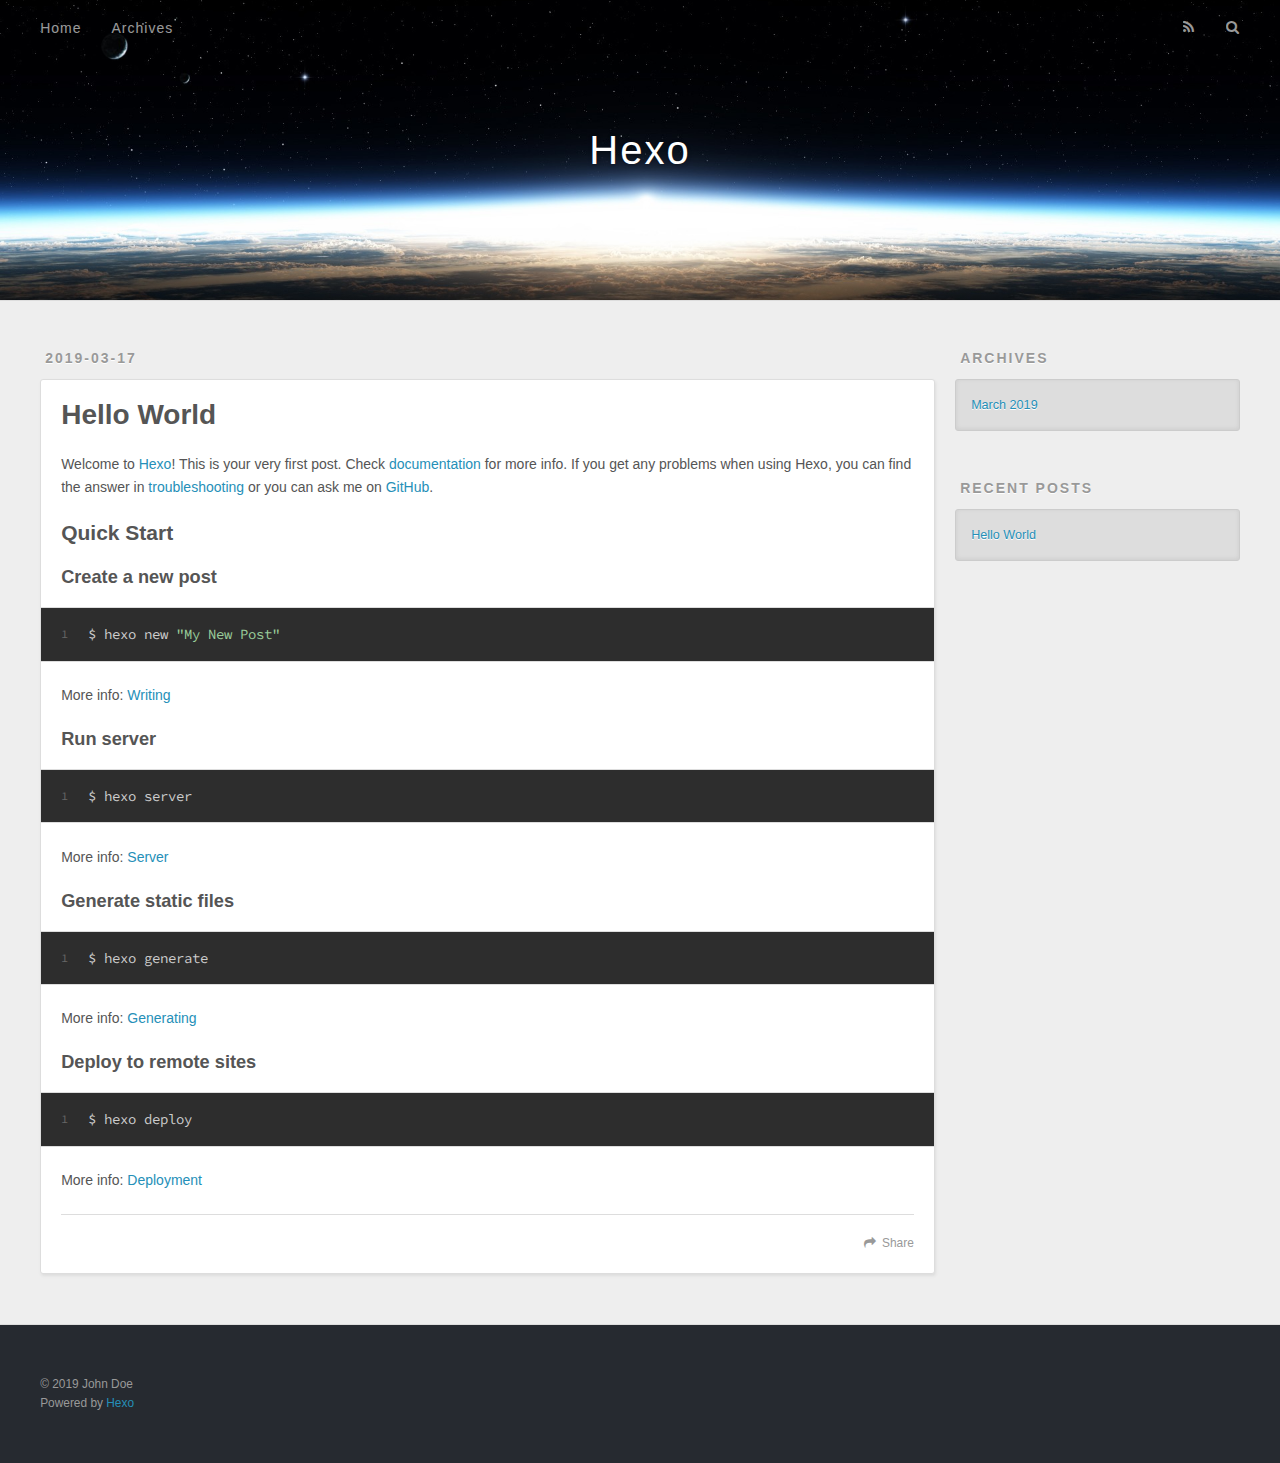
==== index.html @ 3cbba515 "Site updated: 2019-03-17 15:54:15" ====
<!DOCTYPE html>
<html>
<head><meta name="generator" content="Hexo 3.8.0">
  <meta charset="utf-8">
  

  
  <title>Hexo</title>
  <meta name="viewport" content="width=device-width, initial-scale=1, maximum-scale=1">
  <meta property="og:type" content="website">
<meta property="og:title" content="Hexo">
<meta property="og:url" content="https://mydiplomacy.github.io/index.html">
<meta property="og:site_name" content="Hexo">
<meta property="og:locale" content="default">
<meta name="twitter:card" content="summary">
<meta name="twitter:title" content="Hexo">
  
    <link rel="alternate" href="/atom.xml" title="Hexo" type="application/atom+xml">
  
  
    <link rel="icon" href="/favicon.png">
  
  
    <link href="//fonts.googleapis.com/css?family=Source+Code+Pro" rel="stylesheet" type="text/css">
  
  <link rel="stylesheet" href="/css/style.css">
</head>
</html>
<body>
  <div id="container">
    <div id="wrap">
      <header id="header">
  <div id="banner"></div>
  <div id="header-outer" class="outer">
    <div id="header-title" class="inner">
      <h1 id="logo-wrap">
        <a href="/" id="logo">Hexo</a>
      </h1>
      
    </div>
    <div id="header-inner" class="inner">
      <nav id="main-nav">
        <a id="main-nav-toggle" class="nav-icon"></a>
        
          <a class="main-nav-link" href="/">Home</a>
        
          <a class="main-nav-link" href="/archives">Archives</a>
        
      </nav>
      <nav id="sub-nav">
        
          <a id="nav-rss-link" class="nav-icon" href="/atom.xml" title="RSS Feed"></a>
        
        <a id="nav-search-btn" class="nav-icon" title="Search"></a>
      </nav>
      <div id="search-form-wrap">
        <form action="//google.com/search" method="get" accept-charset="UTF-8" class="search-form"><input type="search" name="q" class="search-form-input" placeholder="Search"><button type="submit" class="search-form-submit">&#xF002;</button><input type="hidden" name="sitesearch" value="https://mydiplomacy.github.io"></form>
      </div>
    </div>
  </div>
</header>
      <div class="outer">
        <section id="main">
  
    <article id="post-hello-world" class="article article-type-post" itemscope itemprop="blogPost">
  <div class="article-meta">
    <a href="/2019/03/17/hello-world/" class="article-date">
  <time datetime="2019-03-17T07:29:22.862Z" itemprop="datePublished">2019-03-17</time>
</a>
    
  </div>
  <div class="article-inner">
    
    
      <header class="article-header">
        
  
    <h1 itemprop="name">
      <a class="article-title" href="/2019/03/17/hello-world/">Hello World</a>
    </h1>
  

      </header>
    
    <div class="article-entry" itemprop="articleBody">
      
        <p>Welcome to <a href="https://hexo.io/" target="_blank" rel="noopener">Hexo</a>! This is your very first post. Check <a href="https://hexo.io/docs/" target="_blank" rel="noopener">documentation</a> for more info. If you get any problems when using Hexo, you can find the answer in <a href="https://hexo.io/docs/troubleshooting.html" target="_blank" rel="noopener">troubleshooting</a> or you can ask me on <a href="https://github.com/hexojs/hexo/issues" target="_blank" rel="noopener">GitHub</a>.</p>
<h2 id="Quick-Start"><a href="#Quick-Start" class="headerlink" title="Quick Start"></a>Quick Start</h2><h3 id="Create-a-new-post"><a href="#Create-a-new-post" class="headerlink" title="Create a new post"></a>Create a new post</h3><figure class="highlight bash"><table><tr><td class="gutter"><pre><span class="line">1</span><br></pre></td><td class="code"><pre><span class="line">$ hexo new <span class="string">"My New Post"</span></span><br></pre></td></tr></table></figure>
<p>More info: <a href="https://hexo.io/docs/writing.html" target="_blank" rel="noopener">Writing</a></p>
<h3 id="Run-server"><a href="#Run-server" class="headerlink" title="Run server"></a>Run server</h3><figure class="highlight bash"><table><tr><td class="gutter"><pre><span class="line">1</span><br></pre></td><td class="code"><pre><span class="line">$ hexo server</span><br></pre></td></tr></table></figure>
<p>More info: <a href="https://hexo.io/docs/server.html" target="_blank" rel="noopener">Server</a></p>
<h3 id="Generate-static-files"><a href="#Generate-static-files" class="headerlink" title="Generate static files"></a>Generate static files</h3><figure class="highlight bash"><table><tr><td class="gutter"><pre><span class="line">1</span><br></pre></td><td class="code"><pre><span class="line">$ hexo generate</span><br></pre></td></tr></table></figure>
<p>More info: <a href="https://hexo.io/docs/generating.html" target="_blank" rel="noopener">Generating</a></p>
<h3 id="Deploy-to-remote-sites"><a href="#Deploy-to-remote-sites" class="headerlink" title="Deploy to remote sites"></a>Deploy to remote sites</h3><figure class="highlight bash"><table><tr><td class="gutter"><pre><span class="line">1</span><br></pre></td><td class="code"><pre><span class="line">$ hexo deploy</span><br></pre></td></tr></table></figure>
<p>More info: <a href="https://hexo.io/docs/deployment.html" target="_blank" rel="noopener">Deployment</a></p>

      
    </div>
    <footer class="article-footer">
      <a data-url="https://mydiplomacy.github.io/2019/03/17/hello-world/" data-id="cjtcmdjtj0000qgvhvi84jwjv" class="article-share-link">Share</a>
      
      
    </footer>
  </div>
  
</article>


  


</section>
        
          <aside id="sidebar">
  
    

  
    

  
    
  
    
  <div class="widget-wrap">
    <h3 class="widget-title">Archives</h3>
    <div class="widget">
      <ul class="archive-list"><li class="archive-list-item"><a class="archive-list-link" href="/archives/2019/03/">March 2019</a></li></ul>
    </div>
  </div>


  
    
  <div class="widget-wrap">
    <h3 class="widget-title">Recent Posts</h3>
    <div class="widget">
      <ul>
        
          <li>
            <a href="/2019/03/17/hello-world/">Hello World</a>
          </li>
        
      </ul>
    </div>
  </div>

  
</aside>
        
      </div>
      <footer id="footer">
  
  <div class="outer">
    <div id="footer-info" class="inner">
      &copy; 2019 John Doe<br>
      Powered by <a href="http://hexo.io/" target="_blank">Hexo</a>
    </div>
  </div>
</footer>
    </div>
    <nav id="mobile-nav">
  
    <a href="/" class="mobile-nav-link">Home</a>
  
    <a href="/archives" class="mobile-nav-link">Archives</a>
  
</nav>
    

<script src="//ajax.googleapis.com/ajax/libs/jquery/2.0.3/jquery.min.js"></script>


  <link rel="stylesheet" href="/fancybox/jquery.fancybox.css">
  <script src="/fancybox/jquery.fancybox.pack.js"></script>


<script src="/js/script.js"></script>



  </div>
</body>
</html>
---- css/style.css ----
body {
  width: 100%;
}
body:before,
body:after {
  content: "";
  display: table;
}
body:after {
  clear: both;
}
html,
body,
div,
span,
applet,
object,
iframe,
h1,
h2,
h3,
h4,
h5,
h6,
p,
blockquote,
pre,
a,
abbr,
acronym,
address,
big,
cite,
code,
del,
dfn,
em,
img,
ins,
kbd,
q,
s,
samp,
small,
strike,
strong,
sub,
sup,
tt,
var,
dl,
dt,
dd,
ol,
ul,
li,
fieldset,
form,
label,
legend,
table,
caption,
tbody,
tfoot,
thead,
tr,
th,
td {
  margin: 0;
  padding: 0;
  border: 0;
  outline: 0;
  font-weight: inherit;
  font-style: inherit;
  font-family: inherit;
  font-size: 100%;
  vertical-align: baseline;
}
body {
  line-height: 1;
  color: #000;
  background: #fff;
}
ol,
ul {
  list-style: none;
}
table {
  border-collapse: separate;
  border-spacing: 0;
  vertical-align: middle;
}
caption,
th,
td {
  text-align: left;
  font-weight: normal;
  vertical-align: middle;
}
a img {
  border: none;
}
input,
button {
  margin: 0;
  padding: 0;
}
input::-moz-focus-inner,
button::-moz-focus-inner {
  border: 0;
  padding: 0;
}
@font-face {
  font-family: FontAwesome;
  font-style: normal;
  font-weight: normal;
  src: url("fonts/fontawesome-webfont.eot?v=#4.0.3");
  src: url("fonts/fontawesome-webfont.eot?#iefix&v=#4.0.3") format("embedded-opentype"), url("fonts/fontawesome-webfont.woff?v=#4.0.3") format("woff"), url("fonts/fontawesome-webfont.ttf?v=#4.0.3") format("truetype"), url("fonts/fontawesome-webfont.svg#fontawesomeregular?v=#4.0.3") format("svg");
}
html,
body,
#container {
  height: 100%;
}
body {
  background: #eee;
  font: 14px -apple-system, BlinkMacSystemFont, "Segoe UI", "Roboto", "Oxygen", "Ubuntu", "Cantarell", "Fira Sans", "Droid Sans", "Helvetica Neue", sans-serif;
  -webkit-text-size-adjust: 100%;
}
.outer {
  max-width: 1220px;
  margin: 0 auto;
  padding: 0 20px;
}
.outer:before,
.outer:after {
  content: "";
  display: table;
}
.outer:after {
  clear: both;
}
.inner {
  display: inline;
  float: left;
  width: 98.33333333333333%;
  margin: 0 0.833333333333333%;
}
.left,
.alignleft {
  float: left;
}
.right,
.alignright {
  float: right;
}
.clear {
  clear: both;
}
#container {
  position: relative;
}
.mobile-nav-on {
  overflow: hidden;
}
#wrap {
  height: 100%;
  width: 100%;
  position: absolute;
  top: 0;
  left: 0;
  -webkit-transition: 0.2s ease-out;
  -moz-transition: 0.2s ease-out;
  -ms-transition: 0.2s ease-out;
  transition: 0.2s ease-out;
  z-index: 1;
  background: #eee;
}
.mobile-nav-on #wrap {
  left: 280px;
}
@media screen and (min-width: 768px) {
  #main {
    display: inline;
    float: left;
    width: 73.33333333333333%;
    margin: 0 0.833333333333333%;
  }
}
.article-date,
.article-category-link,
.archive-year,
.widget-title {
  text-decoration: none;
  text-transform: uppercase;
  letter-spacing: 2px;
  color: #999;
  margin-bottom: 1em;
  margin-left: 5px;
  line-height: 1em;
  text-shadow: 0 1px #fff;
  font-weight: bold;
}
.article-inner,
.archive-article-inner {
  background: #fff;
  -webkit-box-shadow: 1px 2px 3px #ddd;
  box-shadow: 1px 2px 3px #ddd;
  border: 1px solid #ddd;
  border-radius: 3px;
}
.article-entry h1,
.widget h1 {
  font-size: 2em;
}
.article-entry h2,
.widget h2 {
  font-size: 1.5em;
}
.article-entry h3,
.widget h3 {
  font-size: 1.3em;
}
.article-entry h4,
.widget h4 {
  font-size: 1.2em;
}
.article-entry h5,
.widget h5 {
  font-size: 1em;
}
.article-entry h6,
.widget h6 {
  font-size: 1em;
  color: #999;
}
.article-entry hr,
.widget hr {
  border: 1px dashed #ddd;
}
.article-entry strong,
.widget strong {
  font-weight: bold;
}
.article-entry em,
.widget em,
.article-entry cite,
.widget cite {
  font-style: italic;
}
.article-entry sup,
.widget sup,
.article-entry sub,
.widget sub {
  font-size: 0.75em;
  line-height: 0;
  position: relative;
  vertical-align: baseline;
}
.article-entry sup,
.widget sup {
  top: -0.5em;
}
.article-entry sub,
.widget sub {
  bottom: -0.2em;
}
.article-entry small,
.widget small {
  font-size: 0.85em;
}
.article-entry acronym,
.widget acronym,
.article-entry abbr,
.widget abbr {
  border-bottom: 1px dotted;
}
.article-entry ul,
.widget ul,
.article-entry ol,
.widget ol,
.article-entry dl,
.widget dl {
  margin: 0 20px;
  line-height: 1.6em;
}
.article-entry ul ul,
.widget ul ul,
.article-entry ol ul,
.widget ol ul,
.article-entry ul ol,
.widget ul ol,
.article-entry ol ol,
.widget ol ol {
  margin-top: 0;
  margin-bottom: 0;
}
.article-entry ul,
.widget ul {
  list-style: disc;
}
.article-entry ol,
.widget ol {
  list-style: decimal;
}
.article-entry dt,
.widget dt {
  font-weight: bold;
}
#header {
  height: 300px;
  position: relative;
  border-bottom: 1px solid #ddd;
}
#header:before,
#header:after {
  content: "";
  position: absolute;
  left: 0;
  right: 0;
  height: 40px;
}
#header:before {
  top: 0;
  background: -webkit-linear-gradient(rgba(0,0,0,0.2), transparent);
  background: -moz-linear-gradient(rgba(0,0,0,0.2), transparent);
  background: -ms-linear-gradient(rgba(0,0,0,0.2), transparent);
  background: linear-gradient(rgba(0,0,0,0.2), transparent);
}
#header:after {
  bottom: 0;
  background: -webkit-linear-gradient(transparent, rgba(0,0,0,0.2));
  background: -moz-linear-gradient(transparent, rgba(0,0,0,0.2));
  background: -ms-linear-gradient(transparent, rgba(0,0,0,0.2));
  background: linear-gradient(transparent, rgba(0,0,0,0.2));
}
#header-outer {
  height: 100%;
  position: relative;
}
#header-inner {
  position: relative;
  overflow: hidden;
}
#banner {
  position: absolute;
  top: 0;
  left: 0;
  width: 100%;
  height: 100%;
  background: url("images/banner.jpg") center #000;
  -webkit-background-size: cover;
  -moz-background-size: cover;
  background-size: cover;
  z-index: -1;
}
#header-title {
  text-align: center;
  height: 40px;
  position: absolute;
  top: 50%;
  left: 0;
  margin-top: -20px;
}
#logo,
#subtitle {
  text-decoration: none;
  color: #fff;
  font-weight: 300;
  text-shadow: 0 1px 4px rgba(0,0,0,0.3);
}
#logo {
  font-size: 40px;
  line-height: 40px;
  letter-spacing: 2px;
}
#subtitle {
  font-size: 16px;
  line-height: 16px;
  letter-spacing: 1px;
}
#subtitle-wrap {
  margin-top: 16px;
}
#main-nav {
  float: left;
  margin-left: -15px;
}
.nav-icon,
.main-nav-link {
  float: left;
  color: #fff;
  opacity: 0.6;
  text-decoration: none;
  text-shadow: 0 1px rgba(0,0,0,0.2);
  -webkit-transition: opacity 0.2s;
  -moz-transition: opacity 0.2s;
  -ms-transition: opacity 0.2s;
  transition: opacity 0.2s;
  display: block;
  padding: 20px 15px;
}
.nav-icon:hover,
.main-nav-link:hover {
  opacity: 1;
}
.nav-icon {
  font-family: FontAwesome;
  text-align: center;
  font-size: 14px;
  width: 14px;
  height: 14px;
  padding: 20px 15px;
  position: relative;
  cursor: pointer;
}
.main-nav-link {
  font-weight: 300;
  letter-spacing: 1px;
}
@media screen and (max-width: 479px) {
  .main-nav-link {
    display: none;
  }
}
#main-nav-toggle {
  display: none;
}
#main-nav-toggle:before {
  content: "\f0c9";
}
@media screen and (max-width: 479px) {
  #main-nav-toggle {
    display: block;
  }
}
#sub-nav {
  float: right;
  margin-right: -15px;
}
#nav-rss-link:before {
  content: "\f09e";
}
#nav-search-btn:before {
  content: "\f002";
}
#search-form-wrap {
  position: absolute;
  top: 15px;
  width: 150px;
  height: 30px;
  right: -150px;
  opacity: 0;
  -webkit-transition: 0.2s ease-out;
  -moz-transition: 0.2s ease-out;
  -ms-transition: 0.2s ease-out;
  transition: 0.2s ease-out;
}
#search-form-wrap.on {
  opacity: 1;
  right: 0;
}
@media screen and (max-width: 479px) {
  #search-form-wrap {
    width: 100%;
    right: -100%;
  }
}
.search-form {
  position: absolute;
  top: 0;
  left: 0;
  right: 0;
  background: #fff;
  padding: 5px 15px;
  border-radius: 15px;
  -webkit-box-shadow: 0 0 10px rgba(0,0,0,0.3);
  box-shadow: 0 0 10px rgba(0,0,0,0.3);
}
.search-form-input {
  border: none;
  background: none;
  color: #555;
  width: 100%;
  font: 13px -apple-system, BlinkMacSystemFont, "Segoe UI", "Roboto", "Oxygen", "Ubuntu", "Cantarell", "Fira Sans", "Droid Sans", "Helvetica Neue", sans-serif;
  outline: none;
}
.search-form-input::-webkit-search-results-decoration,
.search-form-input::-webkit-search-cancel-button {
  -webkit-appearance: none;
}
.search-form-submit {
  position: absolute;
  top: 50%;
  right: 10px;
  margin-top: -7px;
  font: 13px FontAwesome;
  border: none;
  background: none;
  color: #bbb;
  cursor: pointer;
}
.search-form-submit:hover,
.search-form-submit:focus {
  color: #777;
}
.article {
  margin: 50px 0;
}
.article-inner {
  overflow: hidden;
}
.article-meta:before,
.article-meta:after {
  content: "";
  display: table;
}
.article-meta:after {
  clear: both;
}
.article-date {
  float: left;
}
.article-category {
  float: left;
  line-height: 1em;
  color: #ccc;
  text-shadow: 0 1px #fff;
  margin-left: 8px;
}
.article-category:before {
  content: "\2022";
}
.article-category-link {
  margin: 0 12px 1em;
}
.article-header {
  padding: 20px 20px 0;
}
.article-title {
  text-decoration: none;
  font-size: 2em;
  font-weight: bold;
  color: #555;
  line-height: 1.1em;
  -webkit-transition: color 0.2s;
  -moz-transition: color 0.2s;
  -ms-transition: color 0.2s;
  transition: color 0.2s;
}
a.article-title:hover {
  color: #258fb8;
}
.article-entry {
  color: #555;
  padding: 0 20px;
}
.article-entry:before,
.article-entry:after {
  content: "";
  display: table;
}
.article-entry:after {
  clear: both;
}
.article-entry p,
.article-entry table {
  line-height: 1.6em;
  margin: 1.6em 0;
}
.article-entry h1,
.article-entry h2,
.article-entry h3,
.article-entry h4,
.article-entry h5,
.article-entry h6 {
  font-weight: bold;
}
.article-entry h1,
.article-entry h2,
.article-entry h3,
.article-entry h4,
.article-entry h5,
.article-entry h6 {
  line-height: 1.1em;
  margin: 1.1em 0;
}
.article-entry a {
  color: #258fb8;
  text-decoration: none;
}
.article-entry a:hover {
  text-decoration: underline;
}
.article-entry ul,
.article-entry ol,
.article-entry dl {
  margin-top: 1.6em;
  margin-bottom: 1.6em;
}
.article-entry img,
.article-entry video {
  max-width: 100%;
  height: auto;
  display: block;
  margin: auto;
}
.article-entry iframe {
  border: none;
}
.article-entry table {
  width: 100%;
  border-collapse: collapse;
  border-spacing: 0;
}
.article-entry th {
  font-weight: bold;
  border-bottom: 3px solid #ddd;
  padding-bottom: 0.5em;
}
.article-entry td {
  border-bottom: 1px solid #ddd;
  padding: 10px 0;
}
.article-entry blockquote {
  font-family: Georgia, "Times New Roman", serif;
  font-size: 1.4em;
  margin: 1.6em 20px;
  text-align: center;
}
.article-entry blockquote footer {
  font-size: 14px;
  margin: 1.6em 0;
  font-family: -apple-system, BlinkMacSystemFont, "Segoe UI", "Roboto", "Oxygen", "Ubuntu", "Cantarell", "Fira Sans", "Droid Sans", "Helvetica Neue", sans-serif;
}
.article-entry blockquote footer cite:before {
  content: "—";
  padding: 0 0.5em;
}
.article-entry .pullquote {
  text-align: left;
  width: 45%;
  margin: 0;
}
.article-entry .pullquote.left {
  margin-left: 0.5em;
  margin-right: 1em;
}
.article-entry .pullquote.right {
  margin-right: 0.5em;
  margin-left: 1em;
}
.article-entry .caption {
  color: #999;
  display: block;
  font-size: 0.9em;
  margin-top: 0.5em;
  position: relative;
  text-align: center;
}
.article-entry .video-container {
  position: relative;
  padding-top: 56.25%;
  height: 0;
  overflow: hidden;
}
.article-entry .video-container iframe,
.article-entry .video-container object,
.article-entry .video-container embed {
  position: absolute;
  top: 0;
  left: 0;
  width: 100%;
  height: 100%;
  margin-top: 0;
}
.article-more-link a {
  display: inline-block;
  line-height: 1em;
  padding: 6px 15px;
  border-radius: 15px;
  background: #eee;
  color: #999;
  text-shadow: 0 1px #fff;
  text-decoration: none;
}
.article-more-link a:hover {
  background: #258fb8;
  color: #fff;
  text-decoration: none;
  text-shadow: 0 1px #1e7293;
}
.article-footer {
  font-size: 0.85em;
  line-height: 1.6em;
  border-top: 1px solid #ddd;
  padding-top: 1.6em;
  margin: 0 20px 20px;
}
.article-footer:before,
.article-footer:after {
  content: "";
  display: table;
}
.article-footer:after {
  clear: both;
}
.article-footer a {
  color: #999;
  text-decoration: none;
}
.article-footer a:hover {
  color: #555;
}
.article-tag-list-item {
  float: left;
  margin-right: 10px;
}
.article-tag-list-link:before {
  content: "#";
}
.article-comment-link {
  float: right;
}
.article-comment-link:before {
  content: "\f075";
  font-family: FontAwesome;
  padding-right: 8px;
}
.article-share-link {
  cursor: pointer;
  float: right;
  margin-left: 20px;
}
.article-share-link:before {
  content: "\f064";
  font-family: FontAwesome;
  padding-right: 6px;
}
#article-nav {
  position: relative;
}
#article-nav:before,
#article-nav:after {
  content: "";
  display: table;
}
#article-nav:after {
  clear: both;
}
@media screen and (min-width: 768px) {
  #article-nav {
    margin: 50px 0;
  }
  #article-nav:before {
    width: 8px;
    height: 8px;
    position: absolute;
    top: 50%;
    left: 50%;
    margin-top: -4px;
    margin-left: -4px;
    content: "";
    border-radius: 50%;
    background: #ddd;
    -webkit-box-shadow: 0 1px 2px #fff;
    box-shadow: 0 1px 2px #fff;
  }
}
.article-nav-link-wrap {
  text-decoration: none;
  text-shadow: 0 1px #fff;
  color: #999;
  -webkit-box-sizing: border-box;
  -moz-box-sizing: border-box;
  box-sizing: border-box;
  margin-top: 50px;
  text-align: center;
  display: block;
}
.article-nav-link-wrap:hover {
  color: #555;
}
@media screen and (min-width: 768px) {
  .article-nav-link-wrap {
    width: 50%;
    margin-top: 0;
  }
}
@media screen and (min-width: 768px) {
  #article-nav-newer {
    float: left;
    text-align: right;
    padding-right: 20px;
  }
}
@media screen and (min-width: 768px) {
  #article-nav-older {
    float: right;
    text-align: left;
    padding-left: 20px;
  }
}
.article-nav-caption {
  text-transform: uppercase;
  letter-spacing: 2px;
  color: #ddd;
  line-height: 1em;
  font-weight: bold;
}
#article-nav-newer .article-nav-caption {
  margin-right: -2px;
}
.article-nav-title {
  font-size: 0.85em;
  line-height: 1.6em;
  margin-top: 0.5em;
}
.article-share-box {
  position: absolute;
  display: none;
  background: #fff;
  -webkit-box-shadow: 1px 2px 10px rgba(0,0,0,0.2);
  box-shadow: 1px 2px 10px rgba(0,0,0,0.2);
  border-radius: 3px;
  margin-left: -145px;
  overflow: hidden;
  z-index: 1;
}
.article-share-box.on {
  display: block;
}
.article-share-input {
  width: 100%;
  background: none;
  -webkit-box-sizing: border-box;
  -moz-box-sizing: border-box;
  box-sizing: border-box;
  font: 14px -apple-system, BlinkMacSystemFont, "Segoe UI", "Roboto", "Oxygen", "Ubuntu", "Cantarell", "Fira Sans", "Droid Sans", "Helvetica Neue", sans-serif;
  padding: 0 15px;
  color: #555;
  outline: none;
  border: 1px solid #ddd;
  border-radius: 3px 3px 0 0;
  height: 36px;
  line-height: 36px;
}
.article-share-links {
  background: #eee;
}
.article-share-links:before,
.article-share-links:after {
  content: "";
  display: table;
}
.article-share-links:after {
  clear: both;
}
.article-share-twitter,
.article-share-facebook,
.article-share-pinterest,
.article-share-google {
  width: 50px;
  height: 36px;
  display: block;
  float: left;
  position: relative;
  color: #999;
  text-shadow: 0 1px #fff;
}
.article-share-twitter:before,
.article-share-facebook:before,
.article-share-pinterest:before,
.article-share-google:before {
  font-size: 20px;
  font-family: FontAwesome;
  width: 20px;
  height: 20px;
  position: absolute;
  top: 50%;
  left: 50%;
  margin-top: -10px;
  margin-left: -10px;
  text-align: center;
}
.article-share-twitter:hover,
.article-share-facebook:hover,
.article-share-pinterest:hover,
.article-share-google:hover {
  color: #fff;
}
.article-share-twitter:before {
  content: "\f099";
}
.article-share-twitter:hover {
  background: #00aced;
  text-shadow: 0 1px #008abe;
}
.article-share-facebook:before {
  content: "\f09a";
}
.article-share-facebook:hover {
  background: #3b5998;
  text-shadow: 0 1px #2f477a;
}
.article-share-pinterest:before {
  content: "\f0d2";
}
.article-share-pinterest:hover {
  background: #cb2027;
  text-shadow: 0 1px #a21a1f;
}
.article-share-google:before {
  content: "\f0d5";
}
.article-share-google:hover {
  background: #dd4b39;
  text-shadow: 0 1px #be3221;
}
.article-gallery {
  background: #000;
  position: relative;
}
.article-gallery-photos {
  position: relative;
  overflow: hidden;
}
.article-gallery-img {
  display: none;
  max-width: 100%;
}
.article-gallery-img:first-child {
  display: block;
}
.article-gallery-img.loaded {
  position: absolute;
  display: block;
}
.article-gallery-img img {
  display: block;
  max-width: 100%;
  margin: 0 auto;
}
#comments {
  background: #fff;
  -webkit-box-shadow: 1px 2px 3px #ddd;
  box-shadow: 1px 2px 3px #ddd;
  padding: 20px;
  border: 1px solid #ddd;
  border-radius: 3px;
  margin: 50px 0;
}
#comments a {
  color: #258fb8;
}
.archives-wrap {
  margin: 50px 0;
}
.archives:before,
.archives:after {
  content: "";
  display: table;
}
.archives:after {
  clear: both;
}
.archive-year-wrap {
  margin-bottom: 1em;
}
.archives {
  -webkit-column-gap: 10px;
  -moz-column-gap: 10px;
  column-gap: 10px;
}
@media screen and (min-width: 480px) and (max-width: 767px) {
  .archives {
    -webkit-column-count: 2;
    -moz-column-count: 2;
    column-count: 2;
  }
}
@media screen and (min-width: 768px) {
  .archives {
    -webkit-column-count: 3;
    -moz-column-count: 3;
    column-count: 3;
  }
}
.archive-article {
  -webkit-column-break-inside: avoid;
  page-break-inside: avoid;
  overflow: hidden;
  break-inside: avoid-column;
}
.archive-article-inner {
  padding: 10px;
  margin-bottom: 15px;
}
.archive-article-title {
  text-decoration: none;
  font-weight: bold;
  color: #555;
  -webkit-transition: color 0.2s;
  -moz-transition: color 0.2s;
  -ms-transition: color 0.2s;
  transition: color 0.2s;
  line-height: 1.6em;
}
.archive-article-title:hover {
  color: #258fb8;
}
.archive-article-footer {
  margin-top: 1em;
}
.archive-article-date {
  color: #999;
  text-decoration: none;
  font-size: 0.85em;
  line-height: 1em;
  margin-bottom: 0.5em;
  display: block;
}
#page-nav {
  margin: 50px auto;
  background: #fff;
  -webkit-box-shadow: 1px 2px 3px #ddd;
  box-shadow: 1px 2px 3px #ddd;
  border: 1px solid #ddd;
  border-radius: 3px;
  text-align: center;
  color: #999;
  overflow: hidden;
}
#page-nav:before,
#page-nav:after {
  content: "";
  display: table;
}
#page-nav:after {
  clear: both;
}
#page-nav a,
#page-nav span {
  padding: 10px 20px;
  line-height: 1;
  height: 2ex;
}
#page-nav a {
  color: #999;
  text-decoration: none;
}
#page-nav a:hover {
  background: #999;
  color: #fff;
}
#page-nav .prev {
  float: left;
}
#page-nav .next {
  float: right;
}
#page-nav .page-number {
  display: inline-block;
}
@media screen and (max-width: 479px) {
  #page-nav .page-number {
    display: none;
  }
}
#page-nav .current {
  color: #555;
  font-weight: bold;
}
#page-nav .space {
  color: #ddd;
}
#footer {
  background: #262a30;
  padding: 50px 0;
  border-top: 1px solid #ddd;
  color: #999;
}
#footer a {
  color: #258fb8;
  text-decoration: none;
}
#footer a:hover {
  text-decoration: underline;
}
#footer-info {
  line-height: 1.6em;
  font-size: 0.85em;
}
.article-entry pre,
.article-entry .highlight {
  background: #2d2d2d;
  margin: 0 -20px;
  padding: 15px 20px;
  border-style: solid;
  border-color: #ddd;
  border-width: 1px 0;
  overflow: auto;
  color: #ccc;
  line-height: 22.400000000000002px;
}
.article-entry .highlight .gutter pre,
.article-entry .gist .gist-file .gist-data .line-numbers {
  color: #666;
  font-size: 0.85em;
}
.article-entry pre,
.article-entry code {
  font-family: "Source Code Pro", Consolas, Monaco, Menlo, Consolas, monospace;
}
.article-entry code {
  background: #eee;
  text-shadow: 0 1px #fff;
  padding: 0 0.3em;
}
.article-entry pre code {
  background: none;
  text-shadow: none;
  padding: 0;
}
.article-entry .highlight pre {
  border: none;
  margin: 0;
  padding: 0;
}
.article-entry .highlight table {
  margin: 0;
  width: auto;
}
.article-entry .highlight td {
  border: none;
  padding: 0;
}
.article-entry .highlight figcaption {
  font-size: 0.85em;
  color: #999;
  line-height: 1em;
  margin-bottom: 1em;
}
.article-entry .highlight figcaption:before,
.article-entry .highlight figcaption:after {
  content: "";
  display: table;
}
.article-entry .highlight figcaption:after {
  clear: both;
}
.article-entry .highlight figcaption a {
  float: right;
}
.article-entry .highlight .gutter pre {
  text-align: right;
  padding-right: 20px;
}
.article-entry .highlight .line {
  height: 22.400000000000002px;
}
.article-entry .highlight .line.marked {
  background: #515151;
}
.article-entry .gist {
  margin: 0 -20px;
  border-style: solid;
  border-color: #ddd;
  border-width: 1px 0;
  background: #2d2d2d;
  padding: 15px 20px 15px 0;
}
.article-entry .gist .gist-file {
  border: none;
  font-family: "Source Code Pro", Consolas, Monaco, Menlo, Consolas, monospace;
  margin: 0;
}
.article-entry .gist .gist-file .gist-data {
  background: none;
  border: none;
}
.article-entry .gist .gist-file .gist-data .line-numbers {
  background: none;
  border: none;
  padding: 0 20px 0 0;
}
.article-entry .gist .gist-file .gist-data .line-data {
  padding: 0 !important;
}
.article-entry .gist .gist-file .highlight {
  margin: 0;
  padding: 0;
  border: none;
}
.article-entry .gist .gist-file .gist-meta {
  background: #2d2d2d;
  color: #999;
  font: 0.85em -apple-system, BlinkMacSystemFont, "Segoe UI", "Roboto", "Oxygen", "Ubuntu", "Cantarell", "Fira Sans", "Droid Sans", "Helvetica Neue", sans-serif;
  text-shadow: 0 0;
  padding: 0;
  margin-top: 1em;
  margin-left: 20px;
}
.article-entry .gist .gist-file .gist-meta a {
  color: #258fb8;
  font-weight: normal;
}
.article-entry .gist .gist-file .gist-meta a:hover {
  text-decoration: underline;
}
pre .comment,
pre .title {
  color: #999;
}
pre .variable,
pre .attribute,
pre .tag,
pre .regexp,
pre .ruby .constant,
pre .xml .tag .title,
pre .xml .pi,
pre .xml .doctype,
pre .html .doctype,
pre .css .id,
pre .css .class,
pre .css .pseudo {
  color: #f2777a;
}
pre .number,
pre .preprocessor,
pre .built_in,
pre .literal,
pre .params,
pre .constant {
  color: #f99157;
}
pre .class,
pre .ruby .class .title,
pre .css .rules .attribute {
  color: #9c9;
}
pre .string,
pre .value,
pre .inheritance,
pre .header,
pre .ruby .symbol,
pre .xml .cdata {
  color: #9c9;
}
pre .css .hexcolor {
  color: #6cc;
}
pre .function,
pre .python .decorator,
pre .python .title,
pre .ruby .function .title,
pre .ruby .title .keyword,
pre .perl .sub,
pre .javascript .title,
pre .coffeescript .title {
  color: #69c;
}
pre .keyword,
pre .javascript .function {
  color: #c9c;
}
@media screen and (max-width: 479px) {
  #mobile-nav {
    position: absolute;
    top: 0;
    left: 0;
    width: 280px;
    height: 100%;
    background: #191919;
    border-right: 1px solid #fff;
  }
}
@media screen and (max-width: 479px) {
  .mobile-nav-link {
    display: block;
    color: #999;
    text-decoration: none;
    padding: 15px 20px;
    font-weight: bold;
  }
  .mobile-nav-link:hover {
    color: #fff;
  }
}
@media screen and (min-width: 768px) {
  #sidebar {
    display: inline;
    float: left;
    width: 23.333333333333332%;
    margin: 0 0.833333333333333%;
  }
}
.widget-wrap {
  margin: 50px 0;
}
.widget {
  color: #777;
  text-shadow: 0 1px #fff;
  background: #ddd;
  -webkit-box-shadow: 0 -1px 4px #ccc inset;
  box-shadow: 0 -1px 4px #ccc inset;
  border: 1px solid #ccc;
  padding: 15px;
  border-radius: 3px;
}
.widget a {
  color: #258fb8;
  text-decoration: none;
}
.widget a:hover {
  text-decoration: underline;
}
.widget ul ul,
.widget ol ul,
.widget dl ul,
.widget ul ol,
.widget ol ol,
.widget dl ol,
.widget ul dl,
.widget ol dl,
.widget dl dl {
  margin-left: 15px;
  list-style: disc;
}
.widget {
  line-height: 1.6em;
  word-wrap: break-word;
  font-size: 0.9em;
}
.widget ul,
.widget ol {
  list-style: none;
  margin: 0;
}
.widget ul ul,
.widget ol ul,
.widget ul ol,
.widget ol ol {
  margin: 0 20px;
}
.widget ul ul,
.widget ol ul {
  list-style: disc;
}
.widget ul ol,
.widget ol ol {
  list-style: decimal;
}
.category-list-count,
.tag-list-count,
.archive-list-count {
  padding-left: 5px;
  color: #999;
  font-size: 0.85em;
}
.category-list-count:before,
.tag-list-count:before,
.archive-list-count:before {
  content: "(";
}
.category-list-count:after,
.tag-list-count:after,
.archive-list-count:after {
  content: ")";
}
.tagcloud a {
  margin-right: 5px;
  display: inline-block;
}
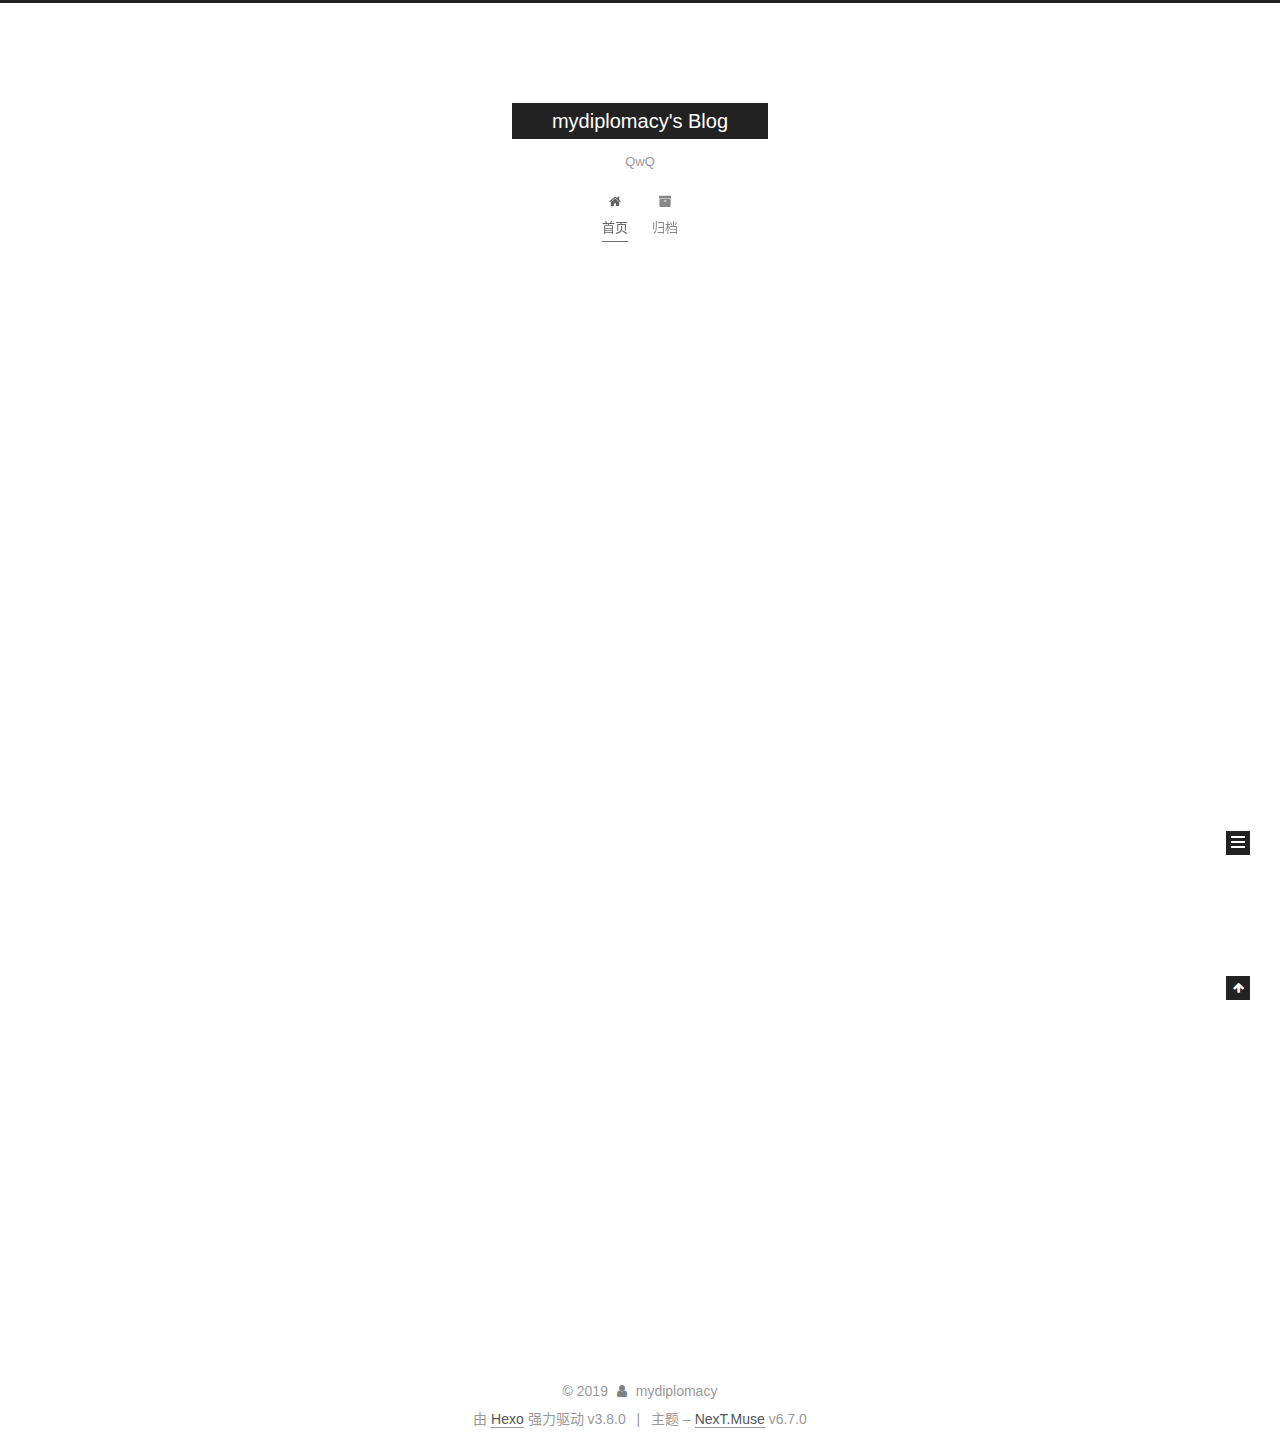
==== commit 3a6783bf: "Site updated: 2019-03-17 16:11:12" ====
--- a/index.html
+++ b/index.html
@@ -1,90 +1,376 @@
 <!DOCTYPE html>
-<html>
+
+
+
+
+
+
+
+
+
+
+
+
+  
+
+
+<html class="theme-next muse use-motion" lang="zh-CN">
 <head><meta name="generator" content="Hexo 3.8.0">
-  <meta charset="utf-8">
-  
-
-  
-  <title>Hexo</title>
-  <meta name="viewport" content="width=device-width, initial-scale=1, maximum-scale=1">
+  <meta charset="UTF-8">
+<meta http-equiv="X-UA-Compatible" content="IE=edge">
+<meta name="viewport" content="width=device-width, initial-scale=1, maximum-scale=2">
+<meta name="theme-color" content="#222">
+
+
+
+
+
+
+
+
+
+
+
+
+
+
+
+
+
+
+
+
+
+
+
+
+
+
+<link rel="stylesheet" href="/lib/font-awesome/css/font-awesome.min.css?v=4.6.2">
+
+<link rel="stylesheet" href="/css/main.css?v=6.7.0">
+
+
+  <link rel="apple-touch-icon" sizes="180x180" href="/images/apple-touch-icon-next.png?v=6.7.0">
+
+
+  <link rel="icon" type="image/png" sizes="32x32" href="/images/favicon-32x32-next.png?v=6.7.0">
+
+
+  <link rel="icon" type="image/png" sizes="16x16" href="/images/favicon-16x16-next.png?v=6.7.0">
+
+
+  <link rel="mask-icon" href="/images/logo.svg?v=6.7.0" color="#222">
+
+
+
+
+
+
+
+<script id="hexo.configurations">
+  var NexT = window.NexT || {};
+  var CONFIG = {
+    root: '/',
+    scheme: 'Muse',
+    version: '6.7.0',
+    sidebar: {"position":"left","display":"post","offset":12,"b2t":false,"scrollpercent":false,"onmobile":false},
+    fancybox: false,
+    fastclick: false,
+    lazyload: false,
+    tabs: true,
+    motion: {"enable":true,"async":false,"transition":{"post_block":"fadeIn","post_header":"slideDownIn","post_body":"slideDownIn","coll_header":"slideLeftIn","sidebar":"slideUpIn"}},
+    algolia: {
+      applicationID: '',
+      apiKey: '',
+      indexName: '',
+      hits: {"per_page":10},
+      labels: {"input_placeholder":"Search for Posts","hits_empty":"We didn't find any results for the search: ${query}","hits_stats":"${hits} results found in ${time} ms"}
+    }
+  };
+</script>
+
+
+  
+
+
+
+
   <meta property="og:type" content="website">
-<meta property="og:title" content="Hexo">
+<meta property="og:title" content="mydiplomacy&#39;s Blog">
 <meta property="og:url" content="https://mydiplomacy.github.io/index.html">
-<meta property="og:site_name" content="Hexo">
-<meta property="og:locale" content="default">
+<meta property="og:site_name" content="mydiplomacy&#39;s Blog">
+<meta property="og:locale" content="zh-CN">
 <meta name="twitter:card" content="summary">
-<meta name="twitter:title" content="Hexo">
-  
-    <link rel="alternate" href="/atom.xml" title="Hexo" type="application/atom+xml">
-  
-  
-    <link rel="icon" href="/favicon.png">
-  
-  
-    <link href="//fonts.googleapis.com/css?family=Source+Code+Pro" rel="stylesheet" type="text/css">
-  
-  <link rel="stylesheet" href="/css/style.css">
+<meta name="twitter:title" content="mydiplomacy&#39;s Blog">
+
+
+
+
+
+
+  <link rel="canonical" href="https://mydiplomacy.github.io/">
+
+
+
+<script id="page.configurations">
+  CONFIG.page = {
+    sidebar: "",
+  };
+</script>
+
+  <title>mydiplomacy's Blog</title>
+  
+
+
+
+
+
+
+
+
+
+
+
+
+  <noscript>
+  <style>
+  .use-motion .motion-element,
+  .use-motion .brand,
+  .use-motion .menu-item,
+  .sidebar-inner,
+  .use-motion .post-block,
+  .use-motion .pagination,
+  .use-motion .comments,
+  .use-motion .post-header,
+  .use-motion .post-body,
+  .use-motion .collection-title { opacity: initial; }
+
+  .use-motion .logo,
+  .use-motion .site-title,
+  .use-motion .site-subtitle {
+    opacity: initial;
+    top: initial;
+  }
+
+  .use-motion .logo-line-before i { left: initial; }
+  .use-motion .logo-line-after i { right: initial; }
+  </style>
+</noscript>
+
 </head>
-</html>
-<body>
-  <div id="container">
-    <div id="wrap">
-      <header id="header">
-  <div id="banner"></div>
-  <div id="header-outer" class="outer">
-    <div id="header-title" class="inner">
-      <h1 id="logo-wrap">
-        <a href="/" id="logo">Hexo</a>
-      </h1>
-      
+
+<body itemscope itemtype="http://schema.org/WebPage" lang="zh-CN">
+
+  
+  
+    
+  
+
+  <div class="container sidebar-position-left 
+  page-home">
+    <div class="headband"></div>
+
+    <header id="header" class="header" itemscope itemtype="http://schema.org/WPHeader">
+      <div class="header-inner"><div class="site-brand-wrapper">
+  <div class="site-meta">
+    
+
+    <div class="custom-logo-site-title">
+      <a href="/" class="brand" rel="start">
+        <span class="logo-line-before"><i></i></span>
+        <span class="site-title">mydiplomacy's Blog</span>
+        <span class="logo-line-after"><i></i></span>
+      </a>
     </div>
-    <div id="header-inner" class="inner">
-      <nav id="main-nav">
-        <a id="main-nav-toggle" class="nav-icon"></a>
-        
-          <a class="main-nav-link" href="/">Home</a>
-        
-          <a class="main-nav-link" href="/archives">Archives</a>
-        
-      </nav>
-      <nav id="sub-nav">
-        
-          <a id="nav-rss-link" class="nav-icon" href="/atom.xml" title="RSS Feed"></a>
-        
-        <a id="nav-search-btn" class="nav-icon" title="Search"></a>
-      </nav>
-      <div id="search-form-wrap">
-        <form action="//google.com/search" method="get" accept-charset="UTF-8" class="search-form"><input type="search" name="q" class="search-form-input" placeholder="Search"><button type="submit" class="search-form-submit">&#xF002;</button><input type="hidden" name="sitesearch" value="https://mydiplomacy.github.io"></form>
-      </div>
-    </div>
+    
+      
+        <p class="site-subtitle">QwQ</p>
+      
+    
+    
   </div>
-</header>
-      <div class="outer">
-        <section id="main">
-  
-    <article id="post-hello-world" class="article article-type-post" itemscope itemprop="blogPost">
-  <div class="article-meta">
-    <a href="/2019/03/17/hello-world/" class="article-date">
-  <time datetime="2019-03-17T07:29:22.862Z" itemprop="datePublished">2019-03-17</time>
-</a>
-    
+
+  <div class="site-nav-toggle">
+    <button aria-label="切换导航栏">
+      <span class="btn-bar"></span>
+      <span class="btn-bar"></span>
+      <span class="btn-bar"></span>
+    </button>
   </div>
-  <div class="article-inner">
-    
-    
-      <header class="article-header">
-        
-  
-    <h1 itemprop="name">
-      <a class="article-title" href="/2019/03/17/hello-world/">Hello World</a>
-    </h1>
-  
-
+</div>
+
+
+
+<nav class="site-nav">
+  
+    <ul id="menu" class="menu">
+      
+        
+        
+        
+          
+          <li class="menu-item menu-item-home menu-item-active">
+
+    
+    
+    
+      
+    
+
+    
+
+    <a href="/" rel="section"><i class="menu-item-icon fa fa-fw fa-home"></i> <br>首页</a>
+
+  </li>
+        
+        
+        
+          
+          <li class="menu-item menu-item-archives">
+
+    
+    
+    
+      
+    
+
+    
+
+    <a href="/archives/" rel="section"><i class="menu-item-icon fa fa-fw fa-archive"></i> <br>归档</a>
+
+  </li>
+
+      
+      
+    </ul>
+  
+
+  
+    
+
+  
+
+  
+</nav>
+
+
+
+  
+
+
+
+</div>
+    </header>
+
+    
+
+
+    <main id="main" class="main">
+      <div class="main-inner">
+        <div class="content-wrap">
+          
+          <div id="content" class="content">
+            
+  <section id="posts" class="posts-expand">
+    
+      
+
+  
+
+  
+  
+  
+
+  
+
+  <article class="post post-type-normal" itemscope itemtype="http://schema.org/Article">
+  
+  
+  
+  <div class="post-block">
+    <link itemprop="mainEntityOfPage" href="https://mydiplomacy.github.io/2019/03/17/hello-world/">
+
+    <span hidden itemprop="author" itemscope itemtype="http://schema.org/Person">
+      <meta itemprop="name" content="mydiplomacy">
+      <meta itemprop="description" content>
+      <meta itemprop="image" content="/images/avatar.gif">
+    </span>
+
+    <span hidden itemprop="publisher" itemscope itemtype="http://schema.org/Organization">
+      <meta itemprop="name" content="mydiplomacy's Blog">
+    </span>
+
+    
+      <header class="post-header">
+
+        
+        
+          <h1 class="post-title" itemprop="name headline">
+                
+                
+                <a href="/2019/03/17/hello-world/" class="post-title-link" itemprop="url">Hello World</a>
+              
+            
+          </h1>
+        
+
+        <div class="post-meta">
+          <span class="post-time">
+
+            
+            
+            
+
+            
+              <span class="post-meta-item-icon">
+                <i class="fa fa-calendar-o"></i>
+              </span>
+              
+                <span class="post-meta-item-text">发表于</span>
+              
+
+              
+                
+              
+
+              <time title="创建时间：2019-03-17 15:29:22" itemprop="dateCreated datePublished" datetime="2019-03-17T15:29:22+08:00">2019-03-17</time>
+            
+
+            
+          </span>
+
+          
+
+          
+            
+          
+
+          
+          
+
+          
+
+          
+
+          
+
+        </div>
       </header>
     
-    <div class="article-entry" itemprop="articleBody">
-      
-        <p>Welcome to <a href="https://hexo.io/" target="_blank" rel="noopener">Hexo</a>! This is your very first post. Check <a href="https://hexo.io/docs/" target="_blank" rel="noopener">documentation</a> for more info. If you get any problems when using Hexo, you can find the answer in <a href="https://hexo.io/docs/troubleshooting.html" target="_blank" rel="noopener">troubleshooting</a> or you can ask me on <a href="https://github.com/hexojs/hexo/issues" target="_blank" rel="noopener">GitHub</a>.</p>
+
+    
+    
+    
+    <div class="post-body" itemprop="articleBody">
+
+      
+      
+
+      
+        
+          
+            <p>Welcome to <a href="https://hexo.io/" target="_blank" rel="noopener">Hexo</a>! This is your very first post. Check <a href="https://hexo.io/docs/" target="_blank" rel="noopener">documentation</a> for more info. If you get any problems when using Hexo, you can find the answer in <a href="https://hexo.io/docs/troubleshooting.html" target="_blank" rel="noopener">troubleshooting</a> or you can ask me on <a href="https://github.com/hexojs/hexo/issues" target="_blank" rel="noopener">GitHub</a>.</p>
 <h2 id="Quick-Start"><a href="#Quick-Start" class="headerlink" title="Quick Start"></a>Quick Start</h2><h3 id="Create-a-new-post"><a href="#Create-a-new-post" class="headerlink" title="Create a new post"></a>Create a new post</h3><figure class="highlight bash"><table><tr><td class="gutter"><pre><span class="line">1</span><br></pre></td><td class="code"><pre><span class="line">$ hexo new <span class="string">"My New Post"</span></span><br></pre></td></tr></table></figure>
 <p>More info: <a href="https://hexo.io/docs/writing.html" target="_blank" rel="noopener">Writing</a></p>
 <h3 id="Run-server"><a href="#Run-server" class="headerlink" title="Run server"></a>Run server</h3><figure class="highlight bash"><table><tr><td class="gutter"><pre><span class="line">1</span><br></pre></td><td class="code"><pre><span class="line">$ hexo server</span><br></pre></td></tr></table></figure>
@@ -94,91 +380,295 @@
 <h3 id="Deploy-to-remote-sites"><a href="#Deploy-to-remote-sites" class="headerlink" title="Deploy to remote sites"></a>Deploy to remote sites</h3><figure class="highlight bash"><table><tr><td class="gutter"><pre><span class="line">1</span><br></pre></td><td class="code"><pre><span class="line">$ hexo deploy</span><br></pre></td></tr></table></figure>
 <p>More info: <a href="https://hexo.io/docs/deployment.html" target="_blank" rel="noopener">Deployment</a></p>
 
+          
+        
       
     </div>
-    <footer class="article-footer">
-      <a data-url="https://mydiplomacy.github.io/2019/03/17/hello-world/" data-id="cjtcmdjtj0000qgvhvi84jwjv" class="article-share-link">Share</a>
-      
+
+    
+
+    
+    
+    
+
+    
+
+    
+      
+    
+    
+
+    
+
+    <footer class="post-footer">
+      
+
+      
+
+      
+
+      
+      
+        <div class="post-eof"></div>
       
     </footer>
   </div>
   
-</article>
-
-
-  
-
-
-</section>
-        
-          <aside id="sidebar">
-  
-    
-
-  
-    
-
-  
-    
-  
-    
-  <div class="widget-wrap">
-    <h3 class="widget-title">Archives</h3>
-    <div class="widget">
-      <ul class="archive-list"><li class="archive-list-item"><a class="archive-list-link" href="/archives/2019/03/">March 2019</a></li></ul>
+  
+  
+  </article>
+
+
+    
+  </section>
+
+  
+
+
+          </div>
+          
+
+        </div>
+        
+          
+  
+  <div class="sidebar-toggle">
+    <div class="sidebar-toggle-line-wrap">
+      <span class="sidebar-toggle-line sidebar-toggle-line-first"></span>
+      <span class="sidebar-toggle-line sidebar-toggle-line-middle"></span>
+      <span class="sidebar-toggle-line sidebar-toggle-line-last"></span>
     </div>
   </div>
 
-
-  
-    
-  <div class="widget-wrap">
-    <h3 class="widget-title">Recent Posts</h3>
-    <div class="widget">
-      <ul>
-        
-          <li>
-            <a href="/2019/03/17/hello-world/">Hello World</a>
-          </li>
-        
-      </ul>
+  <aside id="sidebar" class="sidebar">
+    
+    <div class="sidebar-inner">
+
+      
+
+      
+
+      <div class="site-overview-wrap sidebar-panel sidebar-panel-active">
+        <div class="site-overview">
+          <div class="site-author motion-element" itemprop="author" itemscope itemtype="http://schema.org/Person">
+            
+              <p class="site-author-name" itemprop="name">mydiplomacy</p>
+              <p class="site-description motion-element" itemprop="description"></p>
+          </div>
+
+          
+            <nav class="site-state motion-element">
+              
+                <div class="site-state-item site-state-posts">
+                
+                  <a href="/archives/">
+                
+                    <span class="site-state-item-count">1</span>
+                    <span class="site-state-item-name">日志</span>
+                  </a>
+                </div>
+              
+
+              
+
+              
+            </nav>
+          
+
+          
+
+          
+
+          
+
+          
+          
+
+          
+            
+          
+          
+
+        </div>
+      </div>
+
+      
+
+      
+
     </div>
+  </aside>
+
+
+        
+      </div>
+    </main>
+
+    <footer id="footer" class="footer">
+      <div class="footer-inner">
+        <div class="copyright">&copy; <span itemprop="copyrightYear">2019</span>
+  <span class="with-love" id="animate">
+    <i class="fa fa-user"></i>
+  </span>
+  <span class="author" itemprop="copyrightHolder">mydiplomacy</span>
+
+  
+
+  
+</div>
+
+
+  <div class="powered-by">由 <a href="https://hexo.io" class="theme-link" rel="noopener" target="_blank">Hexo</a> 强力驱动 v3.8.0</div>
+
+
+
+  <span class="post-meta-divider">|</span>
+
+
+
+  <div class="theme-info">主题 – <a href="https://theme-next.org" class="theme-link" rel="noopener" target="_blank">NexT.Muse</a> v6.7.0</div>
+
+
+
+
+        
+
+
+
+
+
+
+
+
+        
+      </div>
+    </footer>
+
+    
+      <div class="back-to-top">
+        <i class="fa fa-arrow-up"></i>
+        
+      </div>
+    
+
+    
+
+    
+
+    
   </div>
 
   
-</aside>
-        
-      </div>
-      <footer id="footer">
-  
-  <div class="outer">
-    <div id="footer-info" class="inner">
-      &copy; 2019 John Doe<br>
-      Powered by <a href="http://hexo.io/" target="_blank">Hexo</a>
-    </div>
-  </div>
-</footer>
-    </div>
-    <nav id="mobile-nav">
-  
-    <a href="/" class="mobile-nav-link">Home</a>
-  
-    <a href="/archives" class="mobile-nav-link">Archives</a>
-  
-</nav>
-    
-
-<script src="//ajax.googleapis.com/ajax/libs/jquery/2.0.3/jquery.min.js"></script>
-
-
-  <link rel="stylesheet" href="/fancybox/jquery.fancybox.css">
-  <script src="/fancybox/jquery.fancybox.pack.js"></script>
-
-
-<script src="/js/script.js"></script>
-
-
-
-  </div>
+
+<script>
+  if (Object.prototype.toString.call(window.Promise) !== '[object Function]') {
+    window.Promise = null;
+  }
+</script>
+
+
+
+
+
+
+
+
+
+
+
+
+
+
+
+
+
+
+
+
+
+
+
+
+
+
+  
+  <script src="/lib/jquery/index.js?v=2.1.3"></script>
+
+  
+  <script src="/lib/velocity/velocity.min.js?v=1.2.1"></script>
+
+  
+  <script src="/lib/velocity/velocity.ui.min.js?v=1.2.1"></script>
+
+
+  
+
+
+  <script src="/js/src/utils.js?v=6.7.0"></script>
+
+  <script src="/js/src/motion.js?v=6.7.0"></script>
+
+
+
+  
+  
+
+  
+
+  
+
+
+  <script src="/js/src/bootstrap.js?v=6.7.0"></script>
+
+
+
+  
+
+
+
+  
+
+
+
+
+
+
+
+
+
+
+
+  
+
+
+
+
+
+  
+
+  
+
+  
+
+  
+
+  
+
+  
+
+  
+
+  
+
+  
+
+  
+
+  
+
+  
+
+  
+
 </body>
-</html>+</html>
--- a/css/main.css
+++ b/css/main.css
@@ -0,0 +1,2649 @@
+/* normalize.css v3.0.2 | MIT License | git.io/normalize */
+html {
+  font-family: sans-serif; /* 1 */
+  -ms-text-size-adjust: 100%; /* 2 */
+  -webkit-text-size-adjust: 100%; /* 2 */
+}
+body {
+  margin: 0;
+}
+article,
+aside,
+details,
+figcaption,
+figure,
+footer,
+header,
+hgroup,
+main,
+menu,
+nav,
+section,
+summary {
+  display: block;
+}
+audio,
+canvas,
+progress,
+video {
+  display: inline-block; /* 1 */
+  vertical-align: baseline; /* 2 */
+}
+audio:not([controls]) {
+  display: none;
+  height: 0;
+}
+[hidden],
+template {
+  display: none;
+}
+a {
+  background-color: transparent;
+}
+a:active,
+a:hover {
+  outline: 0;
+}
+abbr[title] {
+  border-bottom: 1px dotted;
+}
+b,
+strong {
+  font-weight: bold;
+}
+dfn {
+  font-style: italic;
+}
+h1 {
+  font-size: 2em;
+  margin: 0.67em 0;
+}
+mark {
+  background: #ff0;
+  color: #000;
+}
+small {
+  font-size: 80%;
+}
+sub,
+sup {
+  font-size: 75%;
+  line-height: 0;
+  position: relative;
+  vertical-align: baseline;
+}
+sup {
+  top: -0.5em;
+}
+sub {
+  bottom: -0.25em;
+}
+img {
+  border: 0;
+}
+svg:not(:root) {
+  overflow: hidden;
+}
+figure {
+  margin: 1em 40px;
+}
+hr {
+  -moz-box-sizing: content-box;
+  box-sizing: content-box;
+  height: 0;
+}
+pre {
+  overflow: auto;
+}
+code,
+kbd,
+pre,
+samp {
+  font-family: monospace, monospace;
+  font-size: 1em;
+}
+button,
+input,
+optgroup,
+select,
+textarea {
+  color: inherit; /* 1 */
+  font: inherit; /* 2 */
+  margin: 0; /* 3 */
+}
+button {
+  overflow: visible;
+}
+button,
+select {
+  text-transform: none;
+}
+button,
+html input[type="button"],
+input[type="reset"],
+input[type="submit"] {
+  -webkit-appearance: button; /* 2 */
+  cursor: pointer; /* 3 */
+}
+button[disabled],
+html input[disabled] {
+  cursor: default;
+}
+button::-moz-focus-inner,
+input::-moz-focus-inner {
+  border: 0;
+  padding: 0;
+}
+input {
+  line-height: normal;
+}
+input[type="checkbox"],
+input[type="radio"] {
+  box-sizing: border-box; /* 1 */
+  padding: 0; /* 2 */
+}
+input[type="number"]::-webkit-inner-spin-button,
+input[type="number"]::-webkit-outer-spin-button {
+  height: auto;
+}
+input[type="search"] {
+  -webkit-appearance: textfield; /* 1 */
+  -moz-box-sizing: content-box;
+  -webkit-box-sizing: content-box; /* 2 */
+  box-sizing: content-box;
+}
+input[type="search"]::-webkit-search-cancel-button,
+input[type="search"]::-webkit-search-decoration {
+  -webkit-appearance: none;
+}
+fieldset {
+  border: 1px solid #c0c0c0;
+  margin: 0 2px;
+  padding: 0.35em 0.625em 0.75em;
+}
+legend {
+  border: 0; /* 1 */
+  padding: 0; /* 2 */
+}
+textarea {
+  overflow: auto;
+}
+optgroup {
+  font-weight: bold;
+}
+table {
+  border-collapse: collapse;
+  border-spacing: 0;
+}
+td,
+th {
+  padding: 0;
+}
+::selection {
+  background: #262a30;
+  color: #fff;
+}
+body {
+  position: relative;
+  font-family: 'Lato', "PingFang SC", "Microsoft YaHei", sans-serif;
+  font-size: 14px;
+  line-height: 2;
+  color: #555;
+  background: #fff;
+}
+@media (max-width: 767px) {
+  body {
+    padding-right: 0 !important;
+  }
+}
+@media (min-width: 768px) and (max-width: 991px) {
+  body {
+    padding-right: 0 !important;
+  }
+}
+@media (min-width: 1200px) {
+  body {
+    font-size: 16px;
+  }
+}
+h1,
+h2,
+h3,
+h4,
+h5,
+h6 {
+  margin: 0;
+  padding: 0;
+  font-weight: bold;
+  line-height: 1.5;
+  font-family: 'Lato', "PingFang SC", "Microsoft YaHei", sans-serif;
+}
+h1,
+h2,
+h3,
+h4,
+h5,
+h6 {
+  margin: 20px 0 15px;
+}
+h1 {
+  font-size: 22px;
+}
+h1 code {
+  font-size: 22px;
+}
+@media (max-width: 767px) {
+  h1 {
+    font-size: 18px;
+  }
+  h1 code {
+    font-size: 18px;
+  }
+}
+h2 {
+  font-size: 20px;
+}
+h2 code {
+  font-size: 20px;
+}
+@media (max-width: 767px) {
+  h2 {
+    font-size: 16px;
+  }
+  h2 code {
+    font-size: 16px;
+  }
+}
+h3 {
+  font-size: 18px;
+}
+h3 code {
+  font-size: 18px;
+}
+@media (max-width: 767px) {
+  h3 {
+    font-size: 14px;
+  }
+  h3 code {
+    font-size: 14px;
+  }
+}
+h4 {
+  font-size: 16px;
+}
+h4 code {
+  font-size: 16px;
+}
+@media (max-width: 767px) {
+  h4 {
+    font-size: 12px;
+  }
+  h4 code {
+    font-size: 12px;
+  }
+}
+h5 {
+  font-size: 14px;
+}
+h5 code {
+  font-size: 14px;
+}
+@media (max-width: 767px) {
+  h5 {
+    font-size: 10px;
+  }
+  h5 code {
+    font-size: 10px;
+  }
+}
+h6 {
+  font-size: 12px;
+}
+h6 code {
+  font-size: 12px;
+}
+@media (max-width: 767px) {
+  h6 {
+    font-size: 8px;
+  }
+  h6 code {
+    font-size: 8px;
+  }
+}
+p {
+  margin: 0 0 20px 0;
+}
+a,
+span.exturl {
+  overflow-wrap: break-word;
+  word-wrap: break-word;
+  background-color: transparent;
+  color: #555;
+  text-decoration: none;
+  outline: none;
+  border-bottom: 1px solid #999;
+  cursor: pointer;
+}
+a:hover,
+span.exturl:hover {
+  color: #222;
+  border-bottom-color: #222;
+}
+blockquote {
+  margin: 0;
+  padding: 0;
+}
+img {
+  display: block;
+  margin: auto;
+  max-width: 100%;
+  height: auto;
+}
+hr {
+  margin: 40px 0;
+  height: 3px;
+  border: none;
+  background-color: #ddd;
+  background-image: repeating-linear-gradient(-45deg, #fff, #fff 4px, transparent 4px, transparent 8px);
+}
+blockquote {
+  padding: 0 15px;
+  color: #666;
+  border-left: 4px solid #ddd;
+}
+blockquote cite::before {
+  content: "-";
+  padding: 0 5px;
+}
+dt {
+  font-weight: 700;
+}
+dd {
+  margin: 0;
+  padding: 0;
+}
+kbd {
+  border: 1px solid #ccc;
+  border-radius: 0.2em;
+  box-shadow: 0.1em 0.1em 0.2em rgba(0,0,0,0.1);
+  background-color: #f9f9f9;
+  font-family: inherit;
+  background-image: -webkit-linear-gradient(top, #eee, #fff, #eee);
+  padding: 0.1em 0.3em;
+  white-space: nowrap;
+}
+.text-left {
+  text-align: left;
+}
+.text-center {
+  text-align: center;
+}
+.text-right {
+  text-align: right;
+}
+.text-justify {
+  text-align: justify;
+}
+.text-nowrap {
+  white-space: nowrap;
+}
+.text-lowercase {
+  text-transform: lowercase;
+}
+.text-uppercase {
+  text-transform: uppercase;
+}
+.text-capitalize {
+  text-transform: capitalize;
+}
+.center-block {
+  display: block;
+  margin-left: auto;
+  margin-right: auto;
+}
+.clearfix:before,
+.clearfix:after {
+  content: " ";
+  display: table;
+}
+.clearfix:after {
+  clear: both;
+}
+.pullquote {
+  width: 45%;
+}
+.pullquote.left {
+  float: left;
+  margin-left: 5px;
+  margin-right: 10px;
+}
+.pullquote.right {
+  float: right;
+  margin-left: 10px;
+  margin-right: 5px;
+}
+.affix.affix.affix {
+  position: fixed;
+}
+.translation {
+  margin-top: -20px;
+  font-size: 14px;
+  color: #999;
+}
+.scrollbar-measure {
+  width: 100px;
+  height: 100px;
+  overflow: scroll;
+  position: absolute;
+  top: -9999px;
+}
+.use-motion .motion-element {
+  opacity: 0;
+}
+table {
+  margin: 20px 0;
+  width: 100%;
+  border-collapse: collapse;
+  border-spacing: 0;
+  border: 1px solid #ddd;
+  font-size: 14px;
+  word-break: break-all;
+}
+table>tbody>tr:nth-of-type(odd) {
+  background-color: #f9f9f9;
+}
+table>tbody>tr:hover {
+  background-color: #f5f5f5;
+}
+caption,
+th,
+td {
+  padding: 8px;
+  text-align: left;
+  vertical-align: middle;
+  font-weight: normal;
+}
+th,
+td {
+  border-bottom: 3px solid #ddd;
+  border-right: 1px solid #eee;
+}
+th {
+  padding-bottom: 10px;
+  font-weight: 700;
+}
+td {
+  border-bottom-width: 1px;
+}
+html,
+body {
+  height: 100%;
+}
+.container {
+  position: relative;
+  min-height: 100%;
+}
+.header-inner {
+  margin: 0 auto;
+  padding: 100px 0 70px;
+  width: 700px;
+}
+@media (min-width: 1200px) {
+  .container .header-inner {
+    width: 800px;
+  }
+}
+@media (min-width: 1600px) {
+  .container .header-inner {
+    width: 900px;
+  }
+}
+.main-inner {
+  margin: 0 auto;
+  width: 700px;
+}
+@media (min-width: 1200px) {
+  .container .main-inner {
+    width: 800px;
+  }
+}
+@media (min-width: 1600px) {
+  .container .main-inner {
+    width: 900px;
+  }
+}
+.footer {
+  padding: 20px 0;
+}
+.footer-inner {
+  box-sizing: border-box;
+  margin: 0px auto;
+  width: 700px;
+}
+@media (min-width: 1200px) {
+  .container .footer-inner {
+    width: 800px;
+  }
+}
+@media (min-width: 1600px) {
+  .container .footer-inner {
+    width: 900px;
+  }
+}
+pre,
+.highlight {
+  overflow: auto;
+  margin: 20px 0;
+  padding: 0;
+  font-size: 14px;
+  color: #4d4d4c;
+  background: #f7f7f7;
+  line-height: 1.6;
+}
+pre,
+code {
+  font-family: consolas, Menlo, "PingFang SC", "Microsoft YaHei", monospace;
+}
+code {
+  overflow-wrap: break-word;
+  word-wrap: break-word;
+  padding: 2px 4px;
+  color: #555;
+  background: #eee;
+  border-radius: 3px;
+  font-size: 14px;
+}
+pre {
+  padding: 10px;
+}
+pre code {
+  padding: 0;
+  color: #4d4d4c;
+  background: none;
+  text-shadow: none;
+}
+.highlight {
+  border-radius: 1px;
+}
+.highlight pre {
+  border: none;
+  margin: 0;
+  padding: 10px 0;
+}
+.highlight table {
+  margin: 0;
+  width: auto;
+  border: none;
+}
+.highlight td {
+  border: none;
+  padding: 0;
+}
+.highlight figcaption {
+  font-size: 1em;
+  color: #4d4d4c;
+  line-height: 1em;
+  margin-bottom: 1em;
+  margin: 0em;
+  padding: 0.5em;
+  background: #eee;
+  border-bottom: 1px solid #e9e9e9;
+}
+.highlight figcaption:before,
+.highlight figcaption:after {
+  content: " ";
+  display: table;
+}
+.highlight figcaption:after {
+  clear: both;
+}
+.highlight figcaption a {
+  float: right;
+  color: #4d4d4c;
+}
+.highlight figcaption a:hover {
+  border-bottom-color: #4d4d4c;
+}
+.highlight .gutter pre {
+  padding-left: 10px;
+  padding-right: 10px;
+  color: #869194;
+  text-align: right;
+  background-color: #eff2f3;
+}
+.highlight .code pre {
+  width: 100%;
+  padding-left: 10px;
+  padding-right: 10px;
+  background-color: #f7f7f7;
+}
+.highlight .line {
+  height: 20px;
+}
+.gutter {
+  -webkit-user-select: none;
+  -moz-user-select: none;
+  -ms-user-select: none;
+  user-select: none;
+}
+.gist table {
+  width: auto;
+}
+.gist table td {
+  border: none;
+}
+pre .deletion {
+  background: #fdd;
+}
+pre .addition {
+  background: #dfd;
+}
+pre .meta {
+  color: #8959a8;
+}
+pre .comment {
+  color: #8e908c;
+}
+pre .variable,
+pre .attribute,
+pre .tag,
+pre .name,
+pre .regexp,
+pre .ruby .constant,
+pre .xml .tag .title,
+pre .xml .pi,
+pre .xml .doctype,
+pre .html .doctype,
+pre .css .id,
+pre .css .class,
+pre .css .pseudo {
+  color: #c82829;
+}
+pre .number,
+pre .preprocessor,
+pre .built_in,
+pre .builtin-name,
+pre .literal,
+pre .params,
+pre .constant,
+pre .command {
+  color: #f5871f;
+}
+pre .ruby .class .title,
+pre .css .rules .attribute,
+pre .string,
+pre .symbol,
+pre .value,
+pre .inheritance,
+pre .header,
+pre .ruby .symbol,
+pre .xml .cdata,
+pre .special,
+pre .formula {
+  color: #718c00;
+}
+pre .title,
+pre .css .hexcolor {
+  color: #3e999f;
+}
+pre .function,
+pre .python .decorator,
+pre .python .title,
+pre .ruby .function .title,
+pre .ruby .title .keyword,
+pre .perl .sub,
+pre .javascript .title,
+pre .coffeescript .title {
+  color: #4271ae;
+}
+pre .keyword,
+pre .javascript .function {
+  color: #8959a8;
+}
+.posts-expand .post-body img.full-image {
+  border: none;
+}
+.blockquote-center,
+.page-home .post-type-quote blockquote,
+.page-post-detail .post-type-quote blockquote {
+  position: relative;
+  margin: 40px 0;
+  padding: 0;
+  border-left: none;
+  text-align: center;
+}
+.blockquote-center::before,
+.page-home .post-type-quote blockquote::before,
+.page-post-detail .post-type-quote blockquote::before,
+.blockquote-center::after,
+.page-home .post-type-quote blockquote::after,
+.page-post-detail .post-type-quote blockquote::after {
+  position: absolute;
+  content: ' ';
+  display: block;
+  width: 100%;
+  height: 24px;
+  opacity: 0.2;
+  background-repeat: no-repeat;
+  background-position: 0 -6px;
+  background-size: 22px 22px;
+}
+.blockquote-center::before,
+.page-home .post-type-quote blockquote::before,
+.page-post-detail .post-type-quote blockquote::before {
+  top: -20px;
+  background-image: url("../images/quote-l.svg");
+  border-top: 1px solid #ccc;
+}
+.blockquote-center::after,
+.page-home .post-type-quote blockquote::after,
+.page-post-detail .post-type-quote blockquote::after {
+  bottom: -20px;
+  background-image: url("../images/quote-r.svg");
+  border-bottom: 1px solid #ccc;
+  background-position: 100% 8px;
+}
+.blockquote-center p,
+.page-home .post-type-quote blockquote p,
+.page-post-detail .post-type-quote blockquote p,
+.blockquote-center div,
+.page-home .post-type-quote blockquote div,
+.page-post-detail .post-type-quote blockquote div {
+  text-align: center;
+}
+.post .post-body .group-picture img {
+  box-sizing: border-box;
+  padding: 0 3px;
+  border: none;
+}
+.post .group-picture-row {
+  overflow: hidden;
+  margin-top: 6px;
+}
+.post .group-picture-row:first-child {
+  margin-top: 0;
+}
+.post .group-picture-column {
+  float: left;
+}
+.page-post-detail .post-body .group-picture-column {
+  float: none;
+  margin-top: 10px;
+  width: auto !important;
+}
+.page-post-detail .post-body .group-picture-column img {
+  margin: 0 auto;
+}
+.page-archive .group-picture-container {
+  overflow: hidden;
+}
+.page-archive .group-picture-row {
+  float: left;
+}
+.page-archive .group-picture-row:first-child {
+  margin-top: 6px;
+}
+.page-archive .group-picture-column {
+  max-width: 150px;
+  max-height: 150px;
+}
+.post-body .note {
+  position: relative;
+  padding: 15px;
+  margin-bottom: 20px;
+  border: 1px solid #eee;
+  border-left-width: 5px;
+  border-radius: 3px;
+}
+.post-body .note h2,
+.post-body .note h3,
+.post-body .note h4,
+.post-body .note h5,
+.post-body .note h6 {
+  margin-top: 0;
+  margin-bottom: 0;
+  border-bottom: initial;
+  padding-top: 0 !important;
+}
+.post-body .note p:first-child,
+.post-body .note ul:first-child,
+.post-body .note ol:first-child,
+.post-body .note table:first-child,
+.post-body .note pre:first-child,
+.post-body .note blockquote:first-child {
+  margin-top: 0;
+}
+.post-body .note p:last-child,
+.post-body .note ul:last-child,
+.post-body .note ol:last-child,
+.post-body .note table:last-child,
+.post-body .note pre:last-child,
+.post-body .note blockquote:last-child {
+  margin-bottom: 0;
+}
+.post-body .note.default {
+  border-left-color: #777;
+}
+.post-body .note.default h2,
+.post-body .note.default h3,
+.post-body .note.default h4,
+.post-body .note.default h5,
+.post-body .note.default h6 {
+  color: #777;
+}
+.post-body .note.primary {
+  border-left-color: #6f42c1;
+}
+.post-body .note.primary h2,
+.post-body .note.primary h3,
+.post-body .note.primary h4,
+.post-body .note.primary h5,
+.post-body .note.primary h6 {
+  color: #6f42c1;
+}
+.post-body .note.info {
+  border-left-color: #428bca;
+}
+.post-body .note.info h2,
+.post-body .note.info h3,
+.post-body .note.info h4,
+.post-body .note.info h5,
+.post-body .note.info h6 {
+  color: #428bca;
+}
+.post-body .note.success {
+  border-left-color: #5cb85c;
+}
+.post-body .note.success h2,
+.post-body .note.success h3,
+.post-body .note.success h4,
+.post-body .note.success h5,
+.post-body .note.success h6 {
+  color: #5cb85c;
+}
+.post-body .note.warning {
+  border-left-color: #f0ad4e;
+}
+.post-body .note.warning h2,
+.post-body .note.warning h3,
+.post-body .note.warning h4,
+.post-body .note.warning h5,
+.post-body .note.warning h6 {
+  color: #f0ad4e;
+}
+.post-body .note.danger {
+  border-left-color: #d9534f;
+}
+.post-body .note.danger h2,
+.post-body .note.danger h3,
+.post-body .note.danger h4,
+.post-body .note.danger h5,
+.post-body .note.danger h6 {
+  color: #d9534f;
+}
+.post-body .label {
+  display: inline;
+  padding: 0 2px;
+  white-space: nowrap;
+}
+.post-body .label.default {
+  background-color: #f0f0f0;
+}
+.post-body .label.primary {
+  background-color: #efe6f7;
+}
+.post-body .label.info {
+  background-color: #e5f2f8;
+}
+.post-body .label.success {
+  background-color: #e7f4e9;
+}
+.post-body .label.warning {
+  background-color: #fcf6e1;
+}
+.post-body .label.danger {
+  background-color: #fae8eb;
+}
+.post-body .tabs {
+  position: relative;
+  display: block;
+  margin-bottom: 20px;
+  padding-top: 10px;
+}
+.post-body .tabs ul.nav-tabs {
+  margin: 0;
+  padding: 0;
+  display: flex;
+  margin-bottom: -1px;
+}
+@media (max-width: 413px) {
+  .post-body .tabs ul.nav-tabs {
+    display: block;
+    margin-bottom: 5px;
+  }
+}
+.post-body .tabs ul.nav-tabs li.tab {
+  list-style-type: none !important;
+  margin: 0 0.25em 0 0;
+  border-top: 3px solid transparent;
+  border-left: 1px solid transparent;
+  border-right: 1px solid transparent;
+}
+@media (max-width: 413px) {
+  .post-body .tabs ul.nav-tabs li.tab {
+    margin: initial;
+    border-top: 1px solid transparent;
+    border-left: 3px solid transparent;
+    border-right: 1px solid transparent;
+    border-bottom: 1px solid transparent;
+  }
+}
+.post-body .tabs ul.nav-tabs li.tab a {
+  outline: 0;
+  border-bottom: initial;
+  display: block;
+  line-height: 1.8em;
+  padding: 0.25em 0.75em;
+  transition-duration: 0.2s;
+  transition-timing-function: ease-out;
+  transition-delay: 0s;
+}
+.post-body .tabs ul.nav-tabs li.tab a i {
+  width: 1.285714285714286em;
+}
+.post-body .tabs ul.nav-tabs li.tab.active {
+  border-top: 3px solid #fc6423;
+  border-left: 1px solid #ddd;
+  border-right: 1px solid #ddd;
+  background-color: #fff;
+}
+@media (max-width: 413px) {
+  .post-body .tabs ul.nav-tabs li.tab.active {
+    border-top: 1px solid #ddd;
+    border-left: 3px solid #fc6423;
+    border-right: 1px solid #ddd;
+    border-bottom: 1px solid #ddd;
+  }
+}
+.post-body .tabs ul.nav-tabs li.tab.active a {
+  cursor: default;
+  color: #555;
+}
+.post-body .tabs .tab-content {
+  background-color: #fff;
+}
+.post-body .tabs .tab-content .tab-pane {
+  border: 1px solid #ddd;
+  padding: 20px 20px 0 20px;
+}
+.post-body .tabs .tab-content .tab-pane:not(.active) {
+  display: none !important;
+}
+.post-body .tabs .tab-content .tab-pane.active {
+  display: block !important;
+}
+.btn {
+  display: inline-block;
+  padding: 0 20px;
+  font-size: 14px;
+  color: #fff;
+  background: #222;
+  border: 2px solid #222;
+  text-decoration: none;
+  border-radius: 0;
+  transition-property: background-color;
+  transition-duration: 0.2s;
+  transition-timing-function: ease-in-out;
+  transition-delay: 0s;
+  line-height: 2;
+}
+.btn:hover {
+  border-color: #222;
+  color: #222;
+  background: #fff;
+}
+.btn +.btn {
+  margin: 0 0 8px 8px;
+}
+.btn .fa-fw {
+  width: 1.285714285714286em;
+  text-align: left;
+}
+.btn-bar {
+  display: block;
+  width: 22px;
+  height: 2px;
+  background: #555;
+  border-radius: 1px;
+}
+.btn-bar+.btn-bar {
+  margin-top: 4px;
+}
+.pagination {
+  margin: 120px 0 40px;
+  text-align: center;
+  border-top: 1px solid #eee;
+}
+.page-number-basic,
+.pagination .prev,
+.pagination .next,
+.pagination .page-number,
+.pagination .space {
+  display: inline-block;
+  position: relative;
+  top: -1px;
+  margin: 0 10px;
+  padding: 0 11px;
+}
+@media (max-width: 767px) {
+  .page-number-basic,
+  .pagination .prev,
+  .pagination .next,
+  .pagination .page-number,
+  .pagination .space {
+    margin: 0 5px;
+  }
+}
+.pagination .prev,
+.pagination .next,
+.pagination .page-number {
+  border-bottom: 0;
+  border-top: 1px solid #eee;
+  transition-property: border-color;
+  transition-duration: 0.2s;
+  transition-timing-function: ease-in-out;
+  transition-delay: 0s;
+}
+.pagination .prev:hover,
+.pagination .next:hover,
+.pagination .page-number:hover {
+  border-top-color: #222;
+}
+.pagination .space {
+  padding: 0;
+  margin: 0;
+}
+.pagination .prev {
+  margin-left: 0;
+}
+.pagination .next {
+  margin-right: 0;
+}
+.pagination .page-number.current {
+  color: #fff;
+  background: #ccc;
+  border-top-color: #ccc;
+}
+@media (max-width: 767px) {
+  .pagination {
+    border-top: none;
+  }
+  .pagination .prev,
+  .pagination .next,
+  .pagination .page-number {
+    margin-bottom: 10px;
+    border-top: 0;
+    border-bottom: 1px solid #eee;
+    padding: 0 10px;
+  }
+  .pagination .prev:hover,
+  .pagination .next:hover,
+  .pagination .page-number:hover {
+    border-bottom-color: #222;
+  }
+}
+.comments {
+  margin: 60px 20px 0;
+}
+.tag-cloud {
+  text-align: center;
+}
+.tag-cloud a {
+  display: inline-block;
+  margin: 10px;
+}
+.back-to-top {
+  box-sizing: border-box;
+  position: fixed;
+  bottom: -100px;
+  right: 30px;
+  z-index: 1050;
+  padding: 0 6px;
+  width: 24px;
+  background: #222;
+  font-size: 12px;
+  opacity: 1;
+  color: #fff;
+  cursor: pointer;
+  text-align: center;
+  -webkit-transform: translateZ(0);
+  transition-property: bottom;
+  transition-duration: 0.2s;
+  transition-timing-function: ease-in-out;
+  transition-delay: 0s;
+}
+@media (min-width: 768px) and (max-width: 991px) {
+  .back-to-top {
+    display: none !important;
+  }
+}
+@media (max-width: 767px) {
+  .back-to-top {
+    display: none !important;
+  }
+}
+.back-to-top.back-to-top-on {
+  bottom: 19px;
+}
+.header {
+  background: transparent;
+}
+.header-inner {
+  position: relative;
+}
+.headband {
+  height: 3px;
+  background: #222;
+}
+.site-meta {
+  margin: 0;
+  text-align: center;
+}
+@media (max-width: 767px) {
+  .site-meta {
+    text-align: center;
+  }
+}
+.brand {
+  position: relative;
+  display: inline-block;
+  padding: 0 40px;
+  color: #fff;
+  background: #222;
+  border-bottom: none;
+}
+.brand:hover {
+  color: #fff;
+}
+.logo {
+  display: inline-block;
+  margin-right: 5px;
+  line-height: 36px;
+  vertical-align: top;
+}
+.site-title {
+  display: inline-block;
+  vertical-align: top;
+  line-height: 36px;
+  font-size: 20px;
+  font-weight: normal;
+  font-family: 'Lato', "PingFang SC", "Microsoft YaHei", sans-serif;
+}
+.site-subtitle {
+  margin-top: 10px;
+  font-size: 13px;
+  color: #999;
+}
+.use-motion .brand {
+  opacity: 0;
+}
+.use-motion .logo,
+.use-motion .site-title,
+.use-motion .site-subtitle,
+.use-motion .custom-logo-image {
+  opacity: 0;
+  position: relative;
+  top: -10px;
+}
+.site-nav-toggle {
+  display: none;
+  position: absolute;
+  top: 10px;
+  left: 10px;
+}
+@media (max-width: 767px) {
+  .site-nav-toggle {
+    display: block;
+  }
+}
+.site-nav-toggle button {
+  margin-top: 2px;
+  padding: 9px 10px;
+  background: transparent;
+  border: none;
+}
+@media (max-width: 767px) {
+  .site-nav {
+    display: none;
+    margin: 0 -10px;
+    padding: 0 10px;
+    clear: both;
+    border-top: 1px solid #ddd;
+  }
+}
+@media (min-width: 768px) and (max-width: 991px) {
+  .site-nav {
+    display: block !important;
+  }
+}
+@media (min-width: 992px) {
+  .site-nav {
+    display: block !important;
+  }
+}
+.menu {
+  margin-top: 20px;
+  padding-left: 0;
+  text-align: center;
+}
+.menu .menu-item {
+  display: inline-block;
+  margin: 0 10px;
+  list-style: none;
+}
+@media screen and (max-width: 767px) {
+  .menu .menu-item {
+    margin-top: 10px;
+  }
+}
+.menu .menu-item a,
+.menu .menu-item span.exturl {
+  display: block;
+  font-size: 13px;
+  line-height: inherit;
+  border-bottom: 1px solid transparent;
+  transition-property: border-color;
+  transition-duration: 0.2s;
+  transition-timing-function: ease-in-out;
+  transition-delay: 0s;
+}
+.menu .menu-item a:hover,
+.menu .menu-item span.exturl:hover {
+  border-bottom-color: #222;
+}
+.menu .menu-item .fa {
+  margin-right: 5px;
+}
+.use-motion .menu-item {
+  opacity: 0;
+}
+.post-body {
+  overflow-wrap: break-word;
+  word-wrap: break-word;
+  font-family: 'Lato', "PingFang SC", "Microsoft YaHei", sans-serif;
+}
+.post-body .exturl .fa {
+  font-size: 14px;
+  margin-left: 4px;
+}
+.post-body .fancybox img {
+  display: block !important;
+  margin: 0 auto;
+  cursor: pointer;
+  cursor: zoom-in;
+  cursor: -webkit-zoom-in;
+}
+.post-body .image-caption,
+.post-body .figure .caption {
+  margin: -20px auto 15px;
+  text-align: center;
+  font-size: 14px;
+  color: #999;
+  font-weight: bold;
+  line-height: 1;
+}
+.post-sticky-flag {
+  display: inline-block;
+  font-size: 16px;
+  -ms-transform: rotate(30deg);
+  -webkit-transform: rotate(30deg);
+  -moz-transform: rotate(30deg);
+  -ms-transform: rotate(30deg);
+  -o-transform: rotate(30deg);
+  transform: rotate(30deg);
+}
+.use-motion .post-block,
+.use-motion .pagination,
+.use-motion .comments {
+  opacity: 0;
+}
+.use-motion .post-header {
+  opacity: 0;
+}
+.use-motion .post-body {
+  opacity: 0;
+}
+.use-motion .collection-title {
+  opacity: 0;
+}
+.posts-expand {
+  padding-top: 40px;
+}
+@media (max-width: 767px) {
+  .posts-expand {
+    margin: 0 20px;
+  }
+  .post-body pre .gutter pre {
+    padding-right: 10px;
+  }
+  .post-body .highlight {
+    margin-left: 0px;
+    margin-right: 0px;
+    padding: 0;
+  }
+  .post-body .highlight .gutter pre {
+    padding-right: 10px;
+  }
+}
+@media (min-width: 992px) {
+  .posts-expand .post-body {
+    text-align: justify;
+  }
+}
+.posts-expand .post-body h2,
+.posts-expand .post-body h3,
+.posts-expand .post-body h4,
+.posts-expand .post-body h5,
+.posts-expand .post-body h6 {
+  padding-top: 10px;
+}
+.posts-expand .post-body h2 .header-anchor,
+.posts-expand .post-body h3 .header-anchor,
+.posts-expand .post-body h4 .header-anchor,
+.posts-expand .post-body h5 .header-anchor,
+.posts-expand .post-body h6 .header-anchor {
+  float: right;
+  margin-left: 10px;
+  color: #ccc;
+  border-bottom-style: none;
+  visibility: hidden;
+}
+.posts-expand .post-body h2 .header-anchor:hover,
+.posts-expand .post-body h3 .header-anchor:hover,
+.posts-expand .post-body h4 .header-anchor:hover,
+.posts-expand .post-body h5 .header-anchor:hover,
+.posts-expand .post-body h6 .header-anchor:hover {
+  color: inherit;
+}
+.posts-expand .post-body h2:hover .header-anchor,
+.posts-expand .post-body h3:hover .header-anchor,
+.posts-expand .post-body h4:hover .header-anchor,
+.posts-expand .post-body h5:hover .header-anchor,
+.posts-expand .post-body h6:hover .header-anchor {
+  visibility: visible;
+}
+.posts-expand .post-body ul li {
+  list-style: circle;
+}
+.posts-expand .post-body img {
+  box-sizing: border-box;
+  margin: auto;
+  padding: 3px;
+  border: 1px solid #ddd;
+}
+.posts-expand .post-body .fancybox img {
+  margin: 0 auto 25px;
+}
+.posts-expand .post-body img {
+  margin: 0 auto 25px;
+}
+@media (max-width: 767px) {
+  .posts-collapse {
+    margin: 0 20px;
+  }
+  .posts-collapse .post-title,
+  .posts-collapse .post-meta {
+    display: block;
+    width: auto;
+    text-align: left;
+  }
+}
+.posts-collapse {
+  position: relative;
+  z-index: 1010;
+  margin-left: 55px;
+}
+.posts-collapse::after {
+  content: " ";
+  position: absolute;
+  top: 20px;
+  left: 0;
+  margin-left: -2px;
+  width: 4px;
+  height: 100%;
+  background: #f5f5f5;
+  z-index: -1;
+}
+@media (max-width: 767px) {
+  .posts-collapse {
+    margin: 0 20px;
+  }
+}
+.posts-collapse .collection-title {
+  position: relative;
+  margin: 60px 0;
+}
+.posts-collapse .collection-title h1,
+.posts-collapse .collection-title h2 {
+  margin-left: 20px;
+}
+.posts-collapse .collection-title small {
+  color: #bbb;
+  margin-left: 5px;
+}
+.posts-collapse .collection-title::before {
+  content: " ";
+  position: absolute;
+  left: 0;
+  top: 50%;
+  margin-left: -4px;
+  margin-top: -4px;
+  width: 8px;
+  height: 8px;
+  background: #bbb;
+  border-radius: 50%;
+}
+.posts-collapse .post {
+  margin: 30px 0;
+}
+.posts-collapse .post-header {
+  position: relative;
+  transition-duration: 0.2s;
+  transition-timing-function: ease-in-out;
+  transition-delay: 0s;
+  transition-property: border;
+  border-bottom: 1px dashed #ccc;
+}
+.posts-collapse .post-header::before {
+  content: " ";
+  position: absolute;
+  left: 0;
+  top: 12px;
+  width: 6px;
+  height: 6px;
+  margin-left: -4px;
+  background: #bbb;
+  border-radius: 50%;
+  border: 1px solid #fff;
+  transition-duration: 0.2s;
+  transition-timing-function: ease-in-out;
+  transition-delay: 0s;
+  transition-property: background;
+}
+.posts-collapse .post-header:hover {
+  border-bottom-color: #666;
+}
+.posts-collapse .post-header:hover::before {
+  background: #222;
+}
+.posts-collapse .post-meta {
+  position: absolute;
+  font-size: 12px;
+  left: 20px;
+  top: 5px;
+}
+.posts-collapse .post-comments-count {
+  display: none;
+}
+.posts-collapse .post-title {
+  margin-left: 60px;
+  font-size: 16px;
+  font-weight: normal;
+  line-height: inherit;
+}
+.posts-collapse .post-title::after {
+  margin-left: 3px;
+  opacity: 0.6;
+}
+.posts-collapse .post-title a,
+.posts-collapse .post-title span.exturl {
+  color: #666;
+  border-bottom: none;
+}
+.page-home .post-type-quote .post-header,
+.page-post-detail .post-type-quote .post-header,
+.page-home .post-type-quote .post-tags,
+.page-post-detail .post-type-quote .post-tags {
+  display: none;
+}
+.posts-expand .post-title {
+  overflow-wrap: break-word;
+  word-wrap: break-word;
+  text-align: center;
+  font-weight: 400;
+}
+.posts-expand .post-title-link {
+  display: inline-block;
+  position: relative;
+  color: #555;
+  border-bottom: none;
+  line-height: 1.2;
+  vertical-align: top;
+}
+.posts-expand .post-title-link::before {
+  content: "";
+  position: absolute;
+  width: 100%;
+  height: 2px;
+  bottom: 0;
+  left: 0;
+  background-color: #000;
+  visibility: hidden;
+  -webkit-transform: scaleX(0);
+  -moz-transform: scaleX(0);
+  -ms-transform: scaleX(0);
+  -o-transform: scaleX(0);
+  transform: scaleX(0);
+  transition-duration: 0.2s;
+  transition-timing-function: ease-in-out;
+  transition-delay: 0s;
+}
+.posts-expand .post-title-link:hover::before {
+  visibility: visible;
+  -webkit-transform: scaleX(1);
+  -moz-transform: scaleX(1);
+  -ms-transform: scaleX(1);
+  -o-transform: scaleX(1);
+  transform: scaleX(1);
+}
+.posts-expand .post-title-link .fa {
+  font-size: 20px;
+  margin-left: 5px;
+}
+.posts-expand .post-meta {
+  margin: 3px 0 60px 0;
+  color: #999;
+  font-family: 'Lato', "PingFang SC", "Microsoft YaHei", sans-serif;
+  font-size: 12px;
+  text-align: center;
+}
+.posts-expand .post-meta .post-category-list {
+  display: inline-block;
+  margin: 0;
+  padding: 3px;
+}
+.posts-expand .post-meta .post-category-list-link {
+  color: #999;
+}
+.posts-expand .post-meta .post-description {
+  font-size: 14px;
+  margin-top: 2px;
+}
+.posts-expand .post-meta time {
+  border-bottom: 1px dashed #999;
+  cursor: help;
+}
+.post-meta-divider {
+  margin: 0 0.5em;
+}
+.post-meta-item-icon {
+  margin-right: 3px;
+}
+@media (min-width: 768px) and (max-width: 991px) {
+  .post-meta-item-icon {
+    display: inline-block;
+  }
+}
+@media (max-width: 767px) {
+  .post-meta-item-icon {
+    display: inline-block;
+  }
+}
+@media (min-width: 768px) and (max-width: 991px) {
+  .post-meta-item-text {
+    display: none;
+  }
+}
+@media (max-width: 767px) {
+  .post-meta-item-text {
+    display: none;
+  }
+}
+.post-button {
+  margin-top: 40px;
+}
+.posts-expand .post-tags {
+  margin-top: 40px;
+  text-align: center;
+}
+.posts-expand .post-tags a {
+  display: inline-block;
+  margin-right: 10px;
+  font-size: 13px;
+}
+.post-nav {
+  display: table;
+  margin-top: 15px;
+  width: 100%;
+  border-top: 1px solid #eee;
+}
+.post-nav-divider {
+  display: table-cell;
+  width: 10%;
+}
+.post-nav-item {
+  display: table-cell;
+  padding: 10px 0 0 0;
+  width: 45%;
+  vertical-align: top;
+}
+.post-nav-item a {
+  position: relative;
+  display: block;
+  line-height: 25px;
+  font-size: 14px;
+  color: #555;
+  border-bottom: none;
+}
+.post-nav-item a:hover {
+  color: #222;
+  border-bottom: none;
+}
+.post-nav-item a:active {
+  top: 2px;
+}
+.post-nav-item .fa {
+  font-size: 12px;
+  margin-right: 5px;
+}
+.post-nav-next a {
+  padding-left: 5px;
+}
+.post-nav-prev {
+  text-align: right;
+}
+.post-nav-prev a {
+  padding-right: 5px;
+}
+.post-nav-prev .fa {
+  margin-left: 5px;
+}
+.posts-expand .post-eof {
+  display: block;
+  margin: 80px auto 60px;
+  width: 8%;
+  height: 1px;
+  background: #ccc;
+  text-align: center;
+}
+.post:last-child .post-eof.post-eof.post-eof {
+  display: none;
+}
+.post-gallery {
+  display: table;
+  table-layout: fixed;
+  width: 100%;
+  border-collapse: separate;
+}
+.post-gallery-row {
+  display: table-row;
+}
+.post-gallery .post-gallery-img {
+  display: table-cell;
+  text-align: center;
+  vertical-align: middle;
+  border: none;
+}
+.post-gallery .post-gallery-img img {
+  max-width: 100%;
+  max-height: 100%;
+  border: none;
+}
+.fancybox-close,
+.fancybox-close:hover {
+  border: none;
+}
+.rtl.post-body p,
+.rtl.post-body a,
+.rtl.post-body h1,
+.rtl.post-body h2,
+.rtl.post-body h3,
+.rtl.post-body h4,
+.rtl.post-body h5,
+.rtl.post-body h6,
+.rtl.post-body li,
+.rtl.post-body ul,
+.rtl.post-body ol {
+  direction: rtl;
+  font-family: UKIJ Ekran;
+}
+.rtl.post-title {
+  font-family: UKIJ Ekran;
+}
+.sidebar {
+  position: fixed;
+  right: 0;
+  top: 0;
+  bottom: 0;
+  width: 0;
+  z-index: 1040;
+  box-shadow: inset 0 2px 6px #000;
+  background: #222;
+  -webkit-transform: translateZ(0);
+}
+.sidebar a,
+.sidebar .exturl {
+  color: #999;
+  border-bottom-color: #555;
+}
+.sidebar a:hover,
+.sidebar .exturl:hover {
+  color: #eee;
+}
+@media (min-width: 768px) and (max-width: 991px) {
+  .sidebar {
+    display: none !important;
+  }
+}
+@media (max-width: 767px) {
+  .sidebar {
+    display: none !important;
+  }
+}
+.sidebar-inner {
+  position: relative;
+  padding: 20px 10px;
+  color: #999;
+  text-align: center;
+}
+.site-overview-wrap {
+  overflow: hidden;
+}
+.site-overview {
+  overflow-y: auto;
+  overflow-x: hidden;
+}
+.sidebar-toggle {
+  position: fixed;
+  right: 30px;
+  bottom: 45px;
+  width: 14px;
+  height: 14px;
+  padding: 5px;
+  background: #222;
+  line-height: 0;
+  z-index: 1050;
+  cursor: pointer;
+  -webkit-transform: translateZ(0);
+}
+@media (min-width: 768px) and (max-width: 991px) {
+  .sidebar-toggle {
+    display: none !important;
+  }
+}
+@media (max-width: 767px) {
+  .sidebar-toggle {
+    display: none !important;
+  }
+}
+.sidebar-toggle-line {
+  position: relative;
+  display: inline-block;
+  vertical-align: top;
+  height: 2px;
+  width: 100%;
+  background: #fff;
+  margin-top: 3px;
+}
+.sidebar-toggle-line:first-child {
+  margin-top: 0;
+}
+.site-author-image {
+  display: block;
+  margin: 0 auto;
+  padding: 2px;
+  max-width: 96px;
+  height: auto;
+  border: 2px solid #333;
+  opacity: 1;
+}
+.site-author-name {
+  margin: 5px 0 0;
+  text-align: center;
+  color: #f5f5f5;
+  font-weight: normal;
+}
+.site-description {
+  margin-top: 5px;
+  text-align: center;
+  font-size: 14px;
+  color: #999;
+}
+.site-state {
+  overflow: hidden;
+  line-height: 1.4;
+  white-space: nowrap;
+  text-align: center;
+}
+.site-state-item {
+  display: inline-block;
+  padding: 0 15px;
+  border-left: 1px solid #333;
+}
+.site-state-item:first-child {
+  border-left: none;
+}
+.site-state-item a {
+  border-bottom: none;
+}
+.site-state-item-count {
+  display: block;
+  text-align: center;
+  color: inherit;
+  font-weight: 600;
+  font-size: 18px;
+}
+.site-state-item-name {
+  font-size: 13px;
+  color: inherit;
+}
+.feed-link {
+  margin-top: 20px;
+}
+.feed-link a {
+  display: inline-block;
+  padding: 0 15px;
+  color: #fc6423;
+  border: 1px solid #fc6423;
+  border-radius: 4px;
+}
+.feed-link a i {
+  color: #fc6423;
+  font-size: 14px;
+}
+.feed-link a:hover {
+  color: #fff;
+  background: #fc6423;
+}
+.feed-link a:hover i {
+  color: #fff;
+}
+.links-of-author {
+  margin-top: 20px;
+}
+.links-of-author a,
+.links-of-author .exturl {
+  display: inline-block;
+  vertical-align: middle;
+  margin-right: 10px;
+  margin-bottom: 10px;
+  border-bottom-color: #555;
+  font-size: 13px;
+}
+.links-of-author a:before,
+.links-of-author .exturl:before {
+  display: inline-block;
+  vertical-align: middle;
+  margin-right: 3px;
+  content: " ";
+  width: 4px;
+  height: 4px;
+  border-radius: 50%;
+  background: #ff0de7;
+}
+.links-of-blogroll {
+  font-size: 13px;
+}
+.links-of-blogroll-title {
+  margin-top: 20px;
+  font-size: 14px;
+  font-weight: 600;
+}
+.links-of-blogroll-list {
+  margin: 0;
+  padding: 0;
+  list-style: none;
+}
+.links-of-blogroll-item {
+  padding: 2px 10px;
+}
+.links-of-blogroll-item a,
+.links-of-blogroll-item span.exturl {
+  max-width: 280px;
+  box-sizing: border-box;
+  display: inline-block;
+  overflow: hidden;
+  white-space: nowrap;
+  text-overflow: ellipsis;
+}
+.sidebar-nav {
+  margin: 0 0 20px;
+  padding-left: 0;
+}
+.sidebar-nav li {
+  display: inline-block;
+  cursor: pointer;
+  border-bottom: 1px solid transparent;
+  font-size: 14px;
+  color: #555;
+}
+.sidebar-nav li:hover {
+  color: #f5f5f5;
+}
+.page-post-detail .sidebar-nav-toc {
+  padding: 0 5px;
+}
+.page-post-detail .sidebar-nav-overview {
+  margin-left: 10px;
+}
+.sidebar-nav .sidebar-nav-active {
+  color: #87daff;
+  border-bottom-color: #87daff;
+}
+.sidebar-nav .sidebar-nav-active:hover {
+  color: #87daff;
+}
+.sidebar-panel {
+  display: none;
+}
+.sidebar-panel-active {
+  display: block;
+}
+.post-toc-empty {
+  font-size: 14px;
+  color: #666;
+}
+.post-toc-wrap {
+  overflow: hidden;
+}
+.post-toc {
+  overflow: auto;
+}
+.post-toc ol {
+  margin: 0;
+  padding: 0 2px 5px 10px;
+  text-align: left;
+  list-style: none;
+  font-size: 14px;
+}
+.post-toc ol > ol {
+  padding-left: 0;
+}
+.post-toc ol a {
+  transition-duration: 0.2s;
+  transition-timing-function: ease-in-out;
+  transition-delay: 0s;
+  transition-property: all;
+  color: #999;
+  border-bottom-color: #555;
+}
+.post-toc ol a:hover {
+  color: #ccc;
+  border-bottom-color: #ccc;
+}
+.post-toc .nav-item {
+  overflow: hidden;
+  text-overflow: ellipsis;
+  white-space: nowrap;
+  line-height: 1.8;
+}
+.post-toc .nav .nav-child {
+  display: none;
+}
+.post-toc .nav .active > .nav-child {
+  display: block;
+}
+.post-toc .nav .active-current > .nav-child {
+  display: block;
+}
+.post-toc .nav .active-current > .nav-child > .nav-item {
+  display: block;
+}
+.post-toc .nav .active > a {
+  color: #87daff;
+  border-bottom-color: #87daff;
+}
+.post-toc .nav .active-current > a {
+  color: #87daff;
+}
+.post-toc .nav .active-current > a:hover {
+  color: #87daff;
+}
+.footer {
+  font-size: 14px;
+  color: #999;
+}
+.footer img {
+  border: none;
+}
+.footer-inner {
+  text-align: center;
+}
+.with-love {
+  display: inline-block;
+  margin: 0 5px;
+  color: #808080;
+}
+.powered-by,
+.theme-info {
+  display: inline-block;
+}
+.cc-license {
+  margin-top: 10px;
+  text-align: center;
+}
+.cc-license .cc-opacity {
+  opacity: 0.7;
+  border-bottom: none;
+}
+.cc-license .cc-opacity:hover {
+  opacity: 0.9;
+}
+.cc-license img {
+  display: inline-block;
+}
+@-moz-keyframes iconAnimate {
+  0%, 100% {
+    -webkit-transform: scale(1);
+    -moz-transform: scale(1);
+    -ms-transform: scale(1);
+    -o-transform: scale(1);
+    transform: scale(1);
+  }
+  10%, 30% {
+    -webkit-transform: scale(0.9);
+    -moz-transform: scale(0.9);
+    -ms-transform: scale(0.9);
+    -o-transform: scale(0.9);
+    transform: scale(0.9);
+  }
+  20%, 40%, 60%, 80% {
+    -webkit-transform: scale(1.1);
+    -moz-transform: scale(1.1);
+    -ms-transform: scale(1.1);
+    -o-transform: scale(1.1);
+    transform: scale(1.1);
+  }
+  50%, 70% {
+    -webkit-transform: scale(1.1);
+    -moz-transform: scale(1.1);
+    -ms-transform: scale(1.1);
+    -o-transform: scale(1.1);
+    transform: scale(1.1);
+  }
+}
+@-webkit-keyframes iconAnimate {
+  0%, 100% {
+    -webkit-transform: scale(1);
+    -moz-transform: scale(1);
+    -ms-transform: scale(1);
+    -o-transform: scale(1);
+    transform: scale(1);
+  }
+  10%, 30% {
+    -webkit-transform: scale(0.9);
+    -moz-transform: scale(0.9);
+    -ms-transform: scale(0.9);
+    -o-transform: scale(0.9);
+    transform: scale(0.9);
+  }
+  20%, 40%, 60%, 80% {
+    -webkit-transform: scale(1.1);
+    -moz-transform: scale(1.1);
+    -ms-transform: scale(1.1);
+    -o-transform: scale(1.1);
+    transform: scale(1.1);
+  }
+  50%, 70% {
+    -webkit-transform: scale(1.1);
+    -moz-transform: scale(1.1);
+    -ms-transform: scale(1.1);
+    -o-transform: scale(1.1);
+    transform: scale(1.1);
+  }
+}
+@-o-keyframes iconAnimate {
+  0%, 100% {
+    -webkit-transform: scale(1);
+    -moz-transform: scale(1);
+    -ms-transform: scale(1);
+    -o-transform: scale(1);
+    transform: scale(1);
+  }
+  10%, 30% {
+    -webkit-transform: scale(0.9);
+    -moz-transform: scale(0.9);
+    -ms-transform: scale(0.9);
+    -o-transform: scale(0.9);
+    transform: scale(0.9);
+  }
+  20%, 40%, 60%, 80% {
+    -webkit-transform: scale(1.1);
+    -moz-transform: scale(1.1);
+    -ms-transform: scale(1.1);
+    -o-transform: scale(1.1);
+    transform: scale(1.1);
+  }
+  50%, 70% {
+    -webkit-transform: scale(1.1);
+    -moz-transform: scale(1.1);
+    -ms-transform: scale(1.1);
+    -o-transform: scale(1.1);
+    transform: scale(1.1);
+  }
+}
+@keyframes iconAnimate {
+  0%, 100% {
+    -webkit-transform: scale(1);
+    -moz-transform: scale(1);
+    -ms-transform: scale(1);
+    -o-transform: scale(1);
+    transform: scale(1);
+  }
+  10%, 30% {
+    -webkit-transform: scale(0.9);
+    -moz-transform: scale(0.9);
+    -ms-transform: scale(0.9);
+    -o-transform: scale(0.9);
+    transform: scale(0.9);
+  }
+  20%, 40%, 60%, 80% {
+    -webkit-transform: scale(1.1);
+    -moz-transform: scale(1.1);
+    -ms-transform: scale(1.1);
+    -o-transform: scale(1.1);
+    transform: scale(1.1);
+  }
+  50%, 70% {
+    -webkit-transform: scale(1.1);
+    -moz-transform: scale(1.1);
+    -ms-transform: scale(1.1);
+    -o-transform: scale(1.1);
+    transform: scale(1.1);
+  }
+}
+.local-search-pop-overlay {
+  position: fixed;
+  width: 100%;
+  height: 100%;
+  top: 0;
+  left: 0;
+  z-index: 2080;
+  background-color: rgba(0,0,0,0.3);
+}
+.local-search-popup {
+  display: none;
+  position: fixed;
+  top: 10%;
+  left: 50%;
+  margin-left: -350px;
+  width: 700px;
+  height: 80%;
+  padding: 0;
+  background: #fff;
+  color: #333;
+  z-index: 9999;
+  border-radius: 5px;
+}
+@media (max-width: 767px) {
+  .local-search-popup {
+    padding: 0;
+    top: 0;
+    left: 0;
+    margin: 0;
+    width: 100%;
+    height: 100%;
+    border-radius: 0;
+  }
+}
+.local-search-popup ul.search-result-list {
+  padding: 0;
+  margin: 0 5px;
+}
+.local-search-popup p.search-result {
+  border-bottom: 1px dashed #ccc;
+  padding: 5px 0;
+}
+.local-search-popup a.search-result-title {
+  font-weight: bold;
+  font-size: 16px;
+}
+.local-search-popup .search-keyword {
+  border-bottom: 1px dashed #f00;
+  font-weight: bold;
+  color: #f00;
+}
+.local-search-popup .local-search-header {
+  padding: 5px;
+  height: 36px;
+  background: #f5f5f5;
+  border-top-left-radius: 5px;
+  border-top-right-radius: 5px;
+}
+.local-search-popup #local-search-result {
+  overflow: auto;
+  position: relative;
+  padding: 5px 25px;
+  height: calc(100% - 55px);
+}
+.local-search-popup .local-search-input-wrapper {
+  display: inline-block;
+  width: calc(100% - 90px);
+  height: 36px;
+  line-height: 36px;
+  padding: 0 5px;
+}
+.local-search-popup .local-search-input-wrapper input {
+  padding: 8px 0;
+  height: 20px;
+  display: block;
+  width: 100%;
+  outline: none;
+  border: none;
+  background: transparent;
+  vertical-align: middle;
+}
+.local-search-popup .search-icon,
+.local-search-popup .popup-btn-close {
+  display: inline-block;
+  font-size: 18px;
+  color: #999;
+  height: 36px;
+  width: 18px;
+  padding-left: 10px;
+  padding-right: 10px;
+}
+.local-search-popup .search-icon {
+  float: left;
+}
+.local-search-popup .popup-btn-close {
+  border-left: 1px solid #eee;
+  float: right;
+  cursor: pointer;
+}
+.local-search-popup #no-result {
+  position: absolute;
+  left: 50%;
+  top: 50%;
+  -webkit-transform: translate(-50%, -50%);
+  -webkit-transform: translate(-50%, -50%);
+  -moz-transform: translate(-50%, -50%);
+  -ms-transform: translate(-50%, -50%);
+  -o-transform: translate(-50%, -50%);
+  transform: translate(-50%, -50%);
+  color: #ccc;
+}
+.site-uv,
+.site-pv,
+.page-pv {
+  display: inline-block;
+}
+.site-uv .busuanzi-value,
+.site-pv .busuanzi-value,
+.page-pv .busuanzi-value {
+  margin: 0 5px;
+}
+.page-archive .archive-page-counter {
+  position: relative;
+  top: 3px;
+  left: 20px;
+}
+@media (max-width: 767px) {
+  .page-archive .archive-page-counter {
+    top: 5px;
+  }
+}
+.page-archive .posts-collapse .archive-move-on {
+  position: absolute;
+  top: 11px;
+  left: 0;
+  margin-left: -6px;
+  width: 10px;
+  height: 10px;
+  opacity: 0.5;
+  background: #555;
+  border: 1px solid #fff;
+  border-radius: 50%;
+}
+.page-archive .fa-external-link {
+  font-size: 15px;
+  margin-left: 5px;
+}
+.category-all-page .category-all-title {
+  text-align: center;
+}
+.category-all-page .category-all {
+  margin-top: 20px;
+}
+.category-all-page .category-list {
+  margin: 0;
+  padding: 0;
+  list-style: none;
+}
+.category-all-page .category-list-item {
+  margin: 5px 10px;
+}
+.category-all-page .category-list-count {
+  color: #bbb;
+}
+.category-all-page .category-list-count:before {
+  display: inline;
+  content: " (";
+}
+.category-all-page .category-list-count:after {
+  display: inline;
+  content: ") ";
+}
+.category-all-page .category-list-child {
+  padding-left: 10px;
+}
+#schedule ul#event-list {
+  padding-left: 30px;
+}
+#schedule ul#event-list hr {
+  margin: 20px 0 45px 0 !important;
+  background: #222;
+}
+#schedule ul#event-list hr:after {
+  display: inline-block;
+  content: 'NOW';
+  background: #222;
+  color: #fff;
+  font-weight: bold;
+  text-align: right;
+  padding: 0 5px;
+}
+#schedule ul#event-list li.event {
+  margin: 20px 0px;
+  background: #f9f9f9;
+  padding-left: 10px;
+  min-height: 40px;
+}
+#schedule ul#event-list li.event h2.event-summary {
+  margin: 0;
+  padding-bottom: 3px;
+}
+#schedule ul#event-list li.event h2.event-summary:before {
+  display: inline-block;
+  font-family: FontAwesome;
+  font-size: 8px;
+  content: '\f111';
+  vertical-align: middle;
+  margin-right: 25px;
+  color: #bbb;
+}
+#schedule ul#event-list li.event span.event-relative-time {
+  display: inline-block;
+  font-size: 12px;
+  font-weight: 400;
+  padding-left: 12px;
+  color: #bbb;
+}
+#schedule ul#event-list li.event span.event-details {
+  display: block;
+  color: #bbb;
+  margin-left: 56px;
+  padding-top: 3px;
+  padding-bottom: 6px;
+  text-indent: -24px;
+  line-height: 18px;
+}
+#schedule ul#event-list li.event span.event-details:before {
+  text-indent: 0;
+  display: inline-block;
+  width: 14px;
+  font-family: FontAwesome;
+  text-align: center;
+  margin-right: 9px;
+  color: #bbb;
+}
+#schedule ul#event-list li.event span.event-details.event-location:before {
+  content: '\f041';
+}
+#schedule ul#event-list li.event span.event-details.event-duration:before {
+  content: '\f017';
+}
+#schedule ul#event-list li.event-past {
+  background: #fcfcfc;
+  padding: 15px 0 15px 10px;
+}
+#schedule ul#event-list li.event-past > * {
+  opacity: 0.9;
+}
+#schedule ul#event-list li.event-past h2.event-summary {
+  color: #bbb;
+}
+#schedule ul#event-list li.event-past h2.event-summary:before {
+  color: #dfdfdf;
+}
+#schedule ul#event-list li.event-now {
+  background: #222;
+  color: #fff;
+  padding: 15px 0 15px 10px;
+}
+#schedule ul#event-list li.event-now h2.event-summary:before {
+  -webkit-transform: scale(1.2);
+  -moz-transform: scale(1.2);
+  -ms-transform: scale(1.2);
+  -o-transform: scale(1.2);
+  transform: scale(1.2);
+  color: #fff;
+  animation: dot-flash 1s alternate infinite ease-in-out;
+}
+#schedule ul#event-list li.event-now * {
+  color: #fff !important;
+}
+#schedule ul#event-list li.event-future {
+  background: #222;
+  color: #fff;
+  padding: 15px 0 15px 10px;
+}
+#schedule ul#event-list li.event-future h2.event-summary:before {
+  -webkit-transform: scale(1.2);
+  -moz-transform: scale(1.2);
+  -ms-transform: scale(1.2);
+  -o-transform: scale(1.2);
+  transform: scale(1.2);
+  color: #fff;
+  animation: dot-flash 1s alternate infinite ease-in-out;
+}
+#schedule ul#event-list li.event-future * {
+  color: #fff !important;
+}
+@-moz-keyframes dot-flash {
+  from {
+    opacity: 1;
+    -webkit-transform: scale(1.1);
+    -moz-transform: scale(1.1);
+    -ms-transform: scale(1.1);
+    -o-transform: scale(1.1);
+    transform: scale(1.1);
+  }
+  to {
+    opacity: 0;
+    -webkit-transform: scale(1);
+    -moz-transform: scale(1);
+    -ms-transform: scale(1);
+    -o-transform: scale(1);
+    transform: scale(1);
+  }
+}
+@-webkit-keyframes dot-flash {
+  from {
+    opacity: 1;
+    -webkit-transform: scale(1.1);
+    -moz-transform: scale(1.1);
+    -ms-transform: scale(1.1);
+    -o-transform: scale(1.1);
+    transform: scale(1.1);
+  }
+  to {
+    opacity: 0;
+    -webkit-transform: scale(1);
+    -moz-transform: scale(1);
+    -ms-transform: scale(1);
+    -o-transform: scale(1);
+    transform: scale(1);
+  }
+}
+@-o-keyframes dot-flash {
+  from {
+    opacity: 1;
+    -webkit-transform: scale(1.1);
+    -moz-transform: scale(1.1);
+    -ms-transform: scale(1.1);
+    -o-transform: scale(1.1);
+    transform: scale(1.1);
+  }
+  to {
+    opacity: 0;
+    -webkit-transform: scale(1);
+    -moz-transform: scale(1);
+    -ms-transform: scale(1);
+    -o-transform: scale(1);
+    transform: scale(1);
+  }
+}
+@keyframes dot-flash {
+  from {
+    opacity: 1;
+    -webkit-transform: scale(1.1);
+    -moz-transform: scale(1.1);
+    -ms-transform: scale(1.1);
+    -o-transform: scale(1.1);
+    transform: scale(1.1);
+  }
+  to {
+    opacity: 0;
+    -webkit-transform: scale(1);
+    -moz-transform: scale(1);
+    -ms-transform: scale(1);
+    -o-transform: scale(1);
+    transform: scale(1);
+  }
+}
+.page-post-detail .sidebar-toggle-line {
+  background: #87daff;
+}
+.page-post-detail .comments {
+  overflow: hidden;
+}
+ul.breadcrumb {
+  list-style: none;
+  margin: 1em 0;
+  padding: 0 2em;
+  text-align: center;
+  font-size: 12px;
+}
+ul.breadcrumb li {
+  display: inline;
+}
+ul.breadcrumb li+li:before {
+  padding: 0.5em;
+  font-weight: normal;
+  content: "/\00a0";
+}
+ul.breadcrumb li+li:last-child {
+  font-weight: bold;
+}
+@media (max-width: 767px) {
+  .header-inner,
+  .container .main-inner,
+  .footer-inner {
+    width: auto;
+  }
+}
+embed {
+  display: block;
+  margin: 0px auto 25px auto;
+}
+.custom-logo .site-meta-headline {
+  text-align: center;
+}
+.custom-logo .brand {
+  background: none;
+}
+.custom-logo .site-title {
+  margin: 10px auto 0;
+  font-size: 24px;
+  color: #222;
+}
+.custom-logo .site-title a {
+  border: none;
+}
+.custom-logo-image {
+  margin: 0 auto;
+  padding: 5px;
+  max-width: 150px;
+  background: #fff;
+}
+@media (max-width: 767px) {
+  .site-nav {
+    position: absolute;
+    left: 0;
+    top: 52px;
+    margin: 0;
+    width: 100%;
+    padding: 0;
+    background: #fff;
+    border-bottom: 1px solid #ddd;
+    z-index: 1030;
+  }
+}
+@media (max-width: 767px) {
+  .menu {
+    text-align: left;
+  }
+}
+.menu-item-active a,
+.menu .menu-item a:hover,
+.menu .menu-item span.exturl:hover {
+  border-bottom-color: #222 !important;
+  color: #222;
+}
+@media (max-width: 767px) {
+  .menu-item-active a,
+  .menu .menu-item a:hover,
+  .menu .menu-item span.exturl:hover {
+    border-bottom: 1px dotted #ddd !important;
+  }
+}
+@media (max-width: 767px) {
+  .menu .menu-item {
+    display: block;
+    margin: 0 10px;
+    vertical-align: top;
+  }
+}
+.menu .menu-item .badge {
+  display: inline-block;
+  padding: 1px 4px;
+  margin-left: 5px;
+  font-weight: 700;
+  line-height: 1;
+  text-align: center;
+  white-space: nowrap;
+  background-color: #eee;
+}
+@media (max-width: 767px) {
+  .menu .menu-item .badge {
+    float: right;
+    margin: 0.35em 0 0 0;
+  }
+}
+@media (max-width: 767px) {
+  .menu .menu-item br {
+    display: none;
+  }
+}
+@media (max-width: 767px) {
+  .menu .menu-item a,
+  .menu .menu-item span.exturl {
+    padding: 5px 10px;
+  }
+}
+@media (hover: none) {
+  .menu .menu-item a:hover,
+  .menu .menu-item span.exturl:hover {
+    border-bottom-color: transparent !important;
+  }
+}
+.menu .menu-item .fa {
+  margin-right: 0;
+}
+.site-search form {
+  display: none;
+}
+.links-of-blogroll-inline .links-of-blogroll-item {
+  display: inline-block;
+}
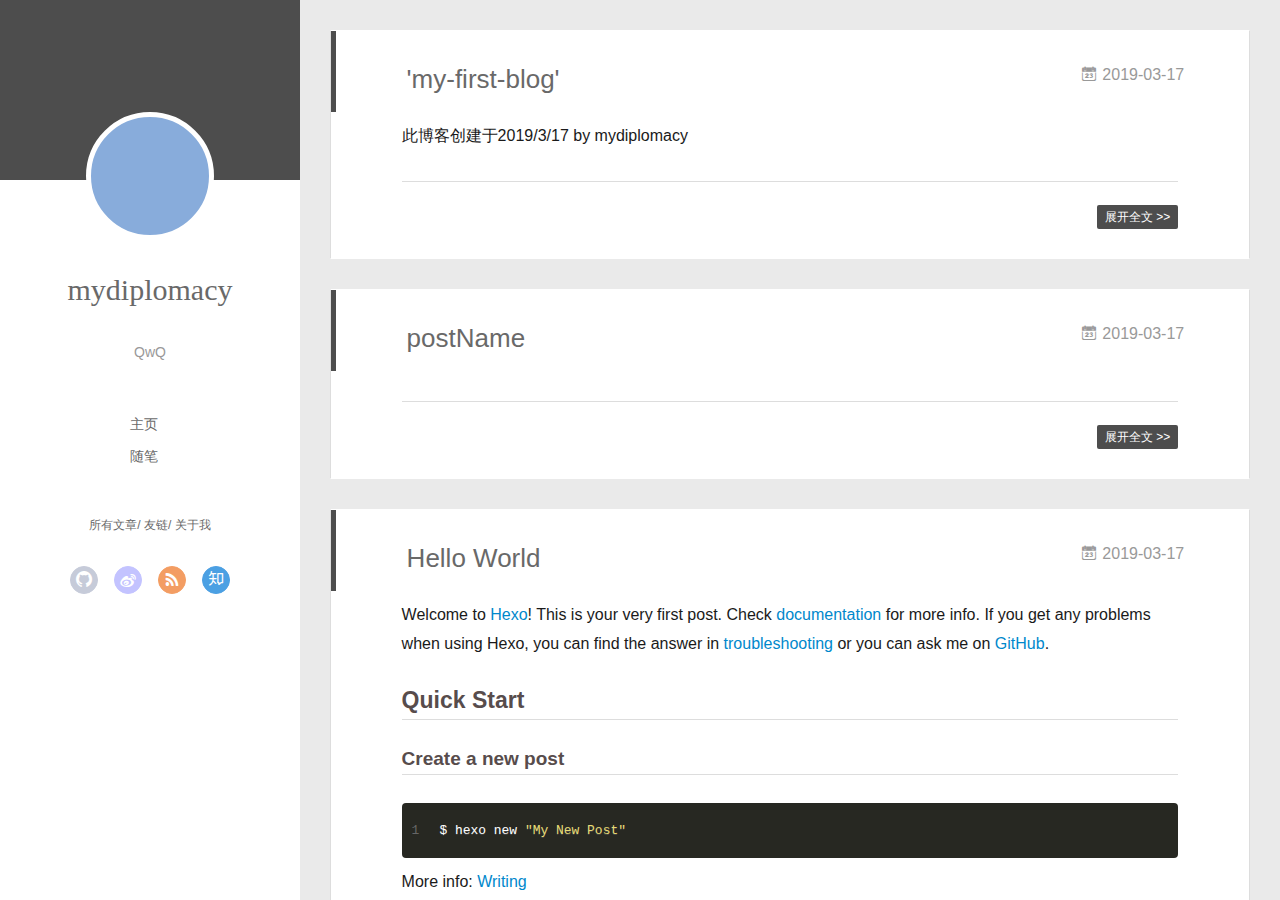
==== commit c209db51: "Site updated: 2019-03-17 22:09:08" ====
--- a/index.html
+++ b/index.html
@@ -1,101 +1,13 @@
 <!DOCTYPE html>
-
-
-
-
-
-
-
-
-
-
-
-
-  
-
-
-<html class="theme-next muse use-motion" lang="zh-CN">
+<html>
 <head><meta name="generator" content="Hexo 3.8.0">
-  <meta charset="UTF-8">
-<meta http-equiv="X-UA-Compatible" content="IE=edge">
-<meta name="viewport" content="width=device-width, initial-scale=1, maximum-scale=2">
-<meta name="theme-color" content="#222">
-
-
-
-
-
-
-
-
-
-
-
-
-
-
-
-
-
-
-
-
-
-
-
-
-
-
-<link rel="stylesheet" href="/lib/font-awesome/css/font-awesome.min.css?v=4.6.2">
-
-<link rel="stylesheet" href="/css/main.css?v=6.7.0">
-
-
-  <link rel="apple-touch-icon" sizes="180x180" href="/images/apple-touch-icon-next.png?v=6.7.0">
-
-
-  <link rel="icon" type="image/png" sizes="32x32" href="/images/favicon-32x32-next.png?v=6.7.0">
-
-
-  <link rel="icon" type="image/png" sizes="16x16" href="/images/favicon-16x16-next.png?v=6.7.0">
-
-
-  <link rel="mask-icon" href="/images/logo.svg?v=6.7.0" color="#222">
-
-
-
-
-
-
-
-<script id="hexo.configurations">
-  var NexT = window.NexT || {};
-  var CONFIG = {
-    root: '/',
-    scheme: 'Muse',
-    version: '6.7.0',
-    sidebar: {"position":"left","display":"post","offset":12,"b2t":false,"scrollpercent":false,"onmobile":false},
-    fancybox: false,
-    fastclick: false,
-    lazyload: false,
-    tabs: true,
-    motion: {"enable":true,"async":false,"transition":{"post_block":"fadeIn","post_header":"slideDownIn","post_body":"slideDownIn","coll_header":"slideLeftIn","sidebar":"slideUpIn"}},
-    algolia: {
-      applicationID: '',
-      apiKey: '',
-      indexName: '',
-      hits: {"per_page":10},
-      labels: {"input_placeholder":"Search for Posts","hits_empty":"We didn't find any results for the search: ${query}","hits_stats":"${hits} results found in ${time} ms"}
-    }
-  };
-</script>
-
-
-  
-
-
-
-
+  <meta charset="utf-8">
+  
+  <meta name="renderer" content="webkit">
+  <meta http-equiv="X-UA-Compatible" content="IE=edge">
+  <link rel="dns-prefetch" href="https://mydiplomacy.github.io">
+  <title>mydiplomacy&#39;s Blog</title>
+  <meta name="viewport" content="width=device-width, initial-scale=1, maximum-scale=1">
   <meta property="og:type" content="website">
 <meta property="og:title" content="mydiplomacy&#39;s Blog">
 <meta property="og:url" content="https://mydiplomacy.github.io/index.html">
@@ -103,274 +15,293 @@
 <meta property="og:locale" content="zh-CN">
 <meta name="twitter:card" content="summary">
 <meta name="twitter:title" content="mydiplomacy&#39;s Blog">
-
-
-
-
-
-
-  <link rel="canonical" href="https://mydiplomacy.github.io/">
-
-
-
-<script id="page.configurations">
-  CONFIG.page = {
-    sidebar: "",
-  };
-</script>
-
-  <title>mydiplomacy's Blog</title>
-  
-
-
-
-
-
-
-
-
-
-
-
-
-  <noscript>
-  <style>
-  .use-motion .motion-element,
-  .use-motion .brand,
-  .use-motion .menu-item,
-  .sidebar-inner,
-  .use-motion .post-block,
-  .use-motion .pagination,
-  .use-motion .comments,
-  .use-motion .post-header,
-  .use-motion .post-body,
-  .use-motion .collection-title { opacity: initial; }
-
-  .use-motion .logo,
-  .use-motion .site-title,
-  .use-motion .site-subtitle {
-    opacity: initial;
-    top: initial;
-  }
-
-  .use-motion .logo-line-before i { left: initial; }
-  .use-motion .logo-line-after i { right: initial; }
+  
+    <link rel="alternative" href="/atom.xml" title="mydiplomacy&#39;s Blog" type="application/atom+xml">
+  
+  
+    <link rel="icon" href="/favicon.png">
+  
+  <link rel="stylesheet" type="text/css" href="/./main.0cf68a.css">
+  <style type="text/css">
+  
+    #container.show {
+      background: linear-gradient(200deg,#a0cfe4,#e8c37e);
+    }
   </style>
-</noscript>
+  
+
+  
 
 </head>
-
-<body itemscope itemtype="http://schema.org/WebPage" lang="zh-CN">
-
-  
-  
-    
-  
-
-  <div class="container sidebar-position-left 
-  page-home">
-    <div class="headband"></div>
-
-    <header id="header" class="header" itemscope itemtype="http://schema.org/WPHeader">
-      <div class="header-inner"><div class="site-brand-wrapper">
-  <div class="site-meta">
-    
-
-    <div class="custom-logo-site-title">
-      <a href="/" class="brand" rel="start">
-        <span class="logo-line-before"><i></i></span>
-        <span class="site-title">mydiplomacy's Blog</span>
-        <span class="logo-line-after"><i></i></span>
-      </a>
-    </div>
-    
-      
-        <p class="site-subtitle">QwQ</p>
-      
-    
-    
+</html>
+<body>
+  <div id="container" q-class="show:isCtnShow">
+    <canvas id="anm-canvas" class="anm-canvas"></canvas>
+    <div class="left-col" q-class="show:isShow">
+      
+<div class="overlay" style="background: #4d4d4d"></div>
+<div class="intrude-less">
+	<header id="header" class="inner">
+		<a href="/" class="profilepic">
+			<img src class="js-avatar">
+		</a>
+		<hgroup>
+		  <h1 class="header-author"><a href="/">mydiplomacy</a></h1>
+		</hgroup>
+		
+		<p class="header-subtitle">QwQ</p>
+		
+
+		<nav class="header-menu">
+			<ul>
+			
+				<li><a href="/">主页</a></li>
+	        
+				<li><a href="/tags/随笔/">随笔</a></li>
+	        
+			</ul>
+		</nav>
+		<nav class="header-smart-menu">
+    		
+    			
+    			<a q-on="click: openSlider(e, 'innerArchive')" href="javascript:void(0)">所有文章</a>
+    			
+            
+    			
+    			<a q-on="click: openSlider(e, 'friends')" href="javascript:void(0)">友链</a>
+    			
+            
+    			
+    			<a q-on="click: openSlider(e, 'aboutme')" href="javascript:void(0)">关于我</a>
+    			
+            
+		</nav>
+		<nav class="header-nav">
+			<div class="social">
+				
+					<a class="github" target="_blank" href="#" title="github"><i class="icon-github"></i></a>
+		        
+					<a class="weibo" target="_blank" href="#" title="weibo"><i class="icon-weibo"></i></a>
+		        
+					<a class="rss" target="_blank" href="#" title="rss"><i class="icon-rss"></i></a>
+		        
+					<a class="zhihu" target="_blank" href="#" title="zhihu"><i class="icon-zhihu"></i></a>
+		        
+			</div>
+		</nav>
+	</header>		
+</div>
+
+    </div>
+    <div class="mid-col" q-class="show:isShow,hide:isShow|isFalse">
+      
+<nav id="mobile-nav">
+  	<div class="overlay js-overlay" style="background: #4d4d4d"></div>
+	<div class="btnctn js-mobile-btnctn">
+  		<div class="slider-trigger list" q-on="click: openSlider(e)"><i class="icon icon-sort"></i></div>
+	</div>
+	<div class="intrude-less">
+		<header id="header" class="inner">
+			<div class="profilepic">
+				<img src class="js-avatar">
+			</div>
+			<hgroup>
+			  <h1 class="header-author js-header-author">mydiplomacy</h1>
+			</hgroup>
+			
+			<p class="header-subtitle"><i class="icon icon-quo-left"></i>QwQ<i class="icon icon-quo-right"></i></p>
+			
+			
+			
+				
+			
+				
+			
+			
+			
+			<nav class="header-nav">
+				<div class="social">
+					
+						<a class="github" target="_blank" href="#" title="github"><i class="icon-github"></i></a>
+			        
+						<a class="weibo" target="_blank" href="#" title="weibo"><i class="icon-weibo"></i></a>
+			        
+						<a class="rss" target="_blank" href="#" title="rss"><i class="icon-rss"></i></a>
+			        
+						<a class="zhihu" target="_blank" href="#" title="zhihu"><i class="icon-zhihu"></i></a>
+			        
+				</div>
+			</nav>
+
+			<nav class="header-menu js-header-menu">
+				<ul style="width: 50%">
+				
+				
+					<li style="width: 50%"><a href="/">主页</a></li>
+		        
+					<li style="width: 50%"><a href="/tags/随笔/">随笔</a></li>
+		        
+				</ul>
+			</nav>
+		</header>				
+	</div>
+	<div class="mobile-mask" style="display:none" q-show="isShow"></div>
+</nav>
+
+      <div id="wrapper" class="body-wrap">
+        <div class="menu-l">
+          <div class="canvas-wrap">
+            <canvas data-colors="#eaeaea" data-sectionHeight="100" data-contentId="js-content" id="myCanvas1" class="anm-canvas"></canvas>
+          </div>
+          <div id="js-content" class="content-ll">
+            
+  
+    <article id="post-my-first-blog" class="article article-type-post  article-index" itemscope itemprop="blogPost">
+  <div class="article-inner">
+    
+      <header class="article-header">
+        
+  
+    <h1 itemprop="name">
+      <a class="article-title" href="/2019/03/17/my-first-blog/">&#39;my-first-blog&#39;</a>
+    </h1>
+  
+
+        
+        <a href="/2019/03/17/my-first-blog/" class="archive-article-date">
+  	<time datetime="2019-03-17T08:19:00.000Z" itemprop="datePublished"><i class="icon-calendar icon"></i>2019-03-17</time>
+</a>
+        
+      </header>
+    
+    <div class="article-entry" itemprop="articleBody">
+      
+        <p>此博客创建于2019/3/17 by mydiplomacy</p>
+
+      
+
+      
+    </div>
+    <div class="article-info article-info-index">
+      
+      
+      
+
+      
+        <p class="article-more-link">
+          <a class="article-more-a" href="/2019/03/17/my-first-blog/">展开全文 >></a>
+        </p>
+      
+
+      
+      <div class="clearfix"></div>
+    </div>
   </div>
-
-  <div class="site-nav-toggle">
-    <button aria-label="切换导航栏">
-      <span class="btn-bar"></span>
-      <span class="btn-bar"></span>
-      <span class="btn-bar"></span>
-    </button>
+</article>
+
+<aside class="wrap-side-operation">
+    <div class="mod-side-operation">
+        
+        <div class="jump-container" id="js-jump-container" style="display:none;">
+            <a href="javascript:void(0)" class="mod-side-operation__jump-to-top">
+                <i class="icon-font icon-back"></i>
+            </a>
+            <div id="js-jump-plan-container" class="jump-plan-container" style="top: -11px;">
+                <i class="icon-font icon-plane jump-plane"></i>
+            </div>
+        </div>
+        
+        
+    </div>
+</aside>
+
+
+
+
+  
+    <article id="post-postName" class="article article-type-post  article-index" itemscope itemprop="blogPost">
+  <div class="article-inner">
+    
+      <header class="article-header">
+        
+  
+    <h1 itemprop="name">
+      <a class="article-title" href="/2019/03/17/postName/">postName</a>
+    </h1>
+  
+
+        
+        <a href="/2019/03/17/postName/" class="archive-article-date">
+  	<time datetime="2019-03-17T08:15:53.000Z" itemprop="datePublished"><i class="icon-calendar icon"></i>2019-03-17</time>
+</a>
+        
+      </header>
+    
+    <div class="article-entry" itemprop="articleBody">
+      
+        
+      
+
+      
+    </div>
+    <div class="article-info article-info-index">
+      
+      
+      
+
+      
+        <p class="article-more-link">
+          <a class="article-more-a" href="/2019/03/17/postName/">展开全文 >></a>
+        </p>
+      
+
+      
+      <div class="clearfix"></div>
+    </div>
   </div>
-</div>
-
-
-
-<nav class="site-nav">
-  
-    <ul id="menu" class="menu">
-      
-        
-        
-        
-          
-          <li class="menu-item menu-item-home menu-item-active">
-
-    
-    
-    
-      
-    
-
-    
-
-    <a href="/" rel="section"><i class="menu-item-icon fa fa-fw fa-home"></i> <br>首页</a>
-
-  </li>
-        
-        
-        
-          
-          <li class="menu-item menu-item-archives">
-
-    
-    
-    
-      
-    
-
-    
-
-    <a href="/archives/" rel="section"><i class="menu-item-icon fa fa-fw fa-archive"></i> <br>归档</a>
-
-  </li>
-
-      
-      
-    </ul>
-  
-
-  
-    
-
-  
-
-  
-</nav>
-
-
-
-  
-
-
-
-</div>
-    </header>
-
-    
-
-
-    <main id="main" class="main">
-      <div class="main-inner">
-        <div class="content-wrap">
-          
-          <div id="content" class="content">
-            
-  <section id="posts" class="posts-expand">
-    
-      
-
-  
-
-  
-  
-  
-
-  
-
-  <article class="post post-type-normal" itemscope itemtype="http://schema.org/Article">
-  
-  
-  
-  <div class="post-block">
-    <link itemprop="mainEntityOfPage" href="https://mydiplomacy.github.io/2019/03/17/hello-world/">
-
-    <span hidden itemprop="author" itemscope itemtype="http://schema.org/Person">
-      <meta itemprop="name" content="mydiplomacy">
-      <meta itemprop="description" content>
-      <meta itemprop="image" content="/images/avatar.gif">
-    </span>
-
-    <span hidden itemprop="publisher" itemscope itemtype="http://schema.org/Organization">
-      <meta itemprop="name" content="mydiplomacy's Blog">
-    </span>
-
-    
-      <header class="post-header">
-
-        
-        
-          <h1 class="post-title" itemprop="name headline">
-                
-                
-                <a href="/2019/03/17/hello-world/" class="post-title-link" itemprop="url">Hello World</a>
-              
-            
-          </h1>
-        
-
-        <div class="post-meta">
-          <span class="post-time">
-
-            
-            
-            
-
-            
-              <span class="post-meta-item-icon">
-                <i class="fa fa-calendar-o"></i>
-              </span>
-              
-                <span class="post-meta-item-text">发表于</span>
-              
-
-              
-                
-              
-
-              <time title="创建时间：2019-03-17 15:29:22" itemprop="dateCreated datePublished" datetime="2019-03-17T15:29:22+08:00">2019-03-17</time>
-            
-
-            
-          </span>
-
-          
-
-          
-            
-          
-
-          
-          
-
-          
-
-          
-
-          
-
-        </div>
+</article>
+
+<aside class="wrap-side-operation">
+    <div class="mod-side-operation">
+        
+        <div class="jump-container" id="js-jump-container" style="display:none;">
+            <a href="javascript:void(0)" class="mod-side-operation__jump-to-top">
+                <i class="icon-font icon-back"></i>
+            </a>
+            <div id="js-jump-plan-container" class="jump-plan-container" style="top: -11px;">
+                <i class="icon-font icon-plane jump-plane"></i>
+            </div>
+        </div>
+        
+        
+    </div>
+</aside>
+
+
+
+
+  
+    <article id="post-hello-world" class="article article-type-post  article-index" itemscope itemprop="blogPost">
+  <div class="article-inner">
+    
+      <header class="article-header">
+        
+  
+    <h1 itemprop="name">
+      <a class="article-title" href="/2019/03/17/hello-world/">Hello World</a>
+    </h1>
+  
+
+        
+        <a href="/2019/03/17/hello-world/" class="archive-article-date">
+  	<time datetime="2019-03-17T07:29:22.862Z" itemprop="datePublished"><i class="icon-calendar icon"></i>2019-03-17</time>
+</a>
+        
       </header>
     
-
-    
-    
-    
-    <div class="post-body" itemprop="articleBody">
-
-      
-      
-
-      
-        
-          
-            <p>Welcome to <a href="https://hexo.io/" target="_blank" rel="noopener">Hexo</a>! This is your very first post. Check <a href="https://hexo.io/docs/" target="_blank" rel="noopener">documentation</a> for more info. If you get any problems when using Hexo, you can find the answer in <a href="https://hexo.io/docs/troubleshooting.html" target="_blank" rel="noopener">troubleshooting</a> or you can ask me on <a href="https://github.com/hexojs/hexo/issues" target="_blank" rel="noopener">GitHub</a>.</p>
+    <div class="article-entry" itemprop="articleBody">
+      
+        <p>Welcome to <a href="https://hexo.io/" target="_blank" rel="noopener">Hexo</a>! This is your very first post. Check <a href="https://hexo.io/docs/" target="_blank" rel="noopener">documentation</a> for more info. If you get any problems when using Hexo, you can find the answer in <a href="https://hexo.io/docs/troubleshooting.html" target="_blank" rel="noopener">troubleshooting</a> or you can ask me on <a href="https://github.com/hexojs/hexo/issues" target="_blank" rel="noopener">GitHub</a>.</p>
 <h2 id="Quick-Start"><a href="#Quick-Start" class="headerlink" title="Quick Start"></a>Quick Start</h2><h3 id="Create-a-new-post"><a href="#Create-a-new-post" class="headerlink" title="Create a new post"></a>Create a new post</h3><figure class="highlight bash"><table><tr><td class="gutter"><pre><span class="line">1</span><br></pre></td><td class="code"><pre><span class="line">$ hexo new <span class="string">"My New Post"</span></span><br></pre></td></tr></table></figure>
 <p>More info: <a href="https://hexo.io/docs/writing.html" target="_blank" rel="noopener">Writing</a></p>
 <h3 id="Run-server"><a href="#Run-server" class="headerlink" title="Run server"></a>Run server</h3><figure class="highlight bash"><table><tr><td class="gutter"><pre><span class="line">1</span><br></pre></td><td class="code"><pre><span class="line">$ hexo server</span><br></pre></td></tr></table></figure>
@@ -380,295 +311,293 @@
 <h3 id="Deploy-to-remote-sites"><a href="#Deploy-to-remote-sites" class="headerlink" title="Deploy to remote sites"></a>Deploy to remote sites</h3><figure class="highlight bash"><table><tr><td class="gutter"><pre><span class="line">1</span><br></pre></td><td class="code"><pre><span class="line">$ hexo deploy</span><br></pre></td></tr></table></figure>
 <p>More info: <a href="https://hexo.io/docs/deployment.html" target="_blank" rel="noopener">Deployment</a></p>
 
+      
+
+      
+    </div>
+    <div class="article-info article-info-index">
+      
+      
+      
+
+      
+        <p class="article-more-link">
+          <a class="article-more-a" href="/2019/03/17/hello-world/">展开全文 >></a>
+        </p>
+      
+
+      
+      <div class="clearfix"></div>
+    </div>
+  </div>
+</article>
+
+<aside class="wrap-side-operation">
+    <div class="mod-side-operation">
+        
+        <div class="jump-container" id="js-jump-container" style="display:none;">
+            <a href="javascript:void(0)" class="mod-side-operation__jump-to-top">
+                <i class="icon-font icon-back"></i>
+            </a>
+            <div id="js-jump-plan-container" class="jump-plan-container" style="top: -11px;">
+                <i class="icon-font icon-plane jump-plane"></i>
+            </div>
+        </div>
+        
+        
+    </div>
+</aside>
+
+
+
+
+  
+  
+
+
+          </div>
+        </div>
+      </div>
+      <footer id="footer">
+  <div class="outer">
+    <div id="footer-info">
+    	<div class="footer-left">
+    		&copy; 2019 mydiplomacy
+    	</div>
+      	<div class="footer-right">
+      		<a href="http://hexo.io/" target="_blank">Hexo</a>  Theme <a href="https://github.com/litten/hexo-theme-yilia" target="_blank">Yilia</a> by Litten
+      	</div>
+    </div>
+  </div>
+</footer>
+    </div>
+    <script>
+	var yiliaConfig = {
+		mathjax: false,
+		isHome: true,
+		isPost: false,
+		isArchive: false,
+		isTag: false,
+		isCategory: false,
+		open_in_new: false,
+		toc_hide_index: true,
+		root: "/",
+		innerArchive: true,
+		showTags: false
+	}
+</script>
+
+<script>!function(t){function n(e){if(r[e])return r[e].exports;var i=r[e]={exports:{},id:e,loaded:!1};return t[e].call(i.exports,i,i.exports,n),i.loaded=!0,i.exports}var r={};n.m=t,n.c=r,n.p="./",n(0)}([function(t,n,r){r(195),t.exports=r(191)},function(t,n,r){var e=r(3),i=r(52),o=r(27),u=r(28),c=r(53),f="prototype",a=function(t,n,r){var s,l,h,v,p=t&a.F,d=t&a.G,y=t&a.S,g=t&a.P,b=t&a.B,m=d?e:y?e[n]||(e[n]={}):(e[n]||{})[f],x=d?i:i[n]||(i[n]={}),w=x[f]||(x[f]={});d&&(r=n);for(s in r)l=!p&&m&&void 0!==m[s],h=(l?m:r)[s],v=b&&l?c(h,e):g&&"function"==typeof h?c(Function.call,h):h,m&&u(m,s,h,t&a.U),x[s]!=h&&o(x,s,v),g&&w[s]!=h&&(w[s]=h)};e.core=i,a.F=1,a.G=2,a.S=4,a.P=8,a.B=16,a.W=32,a.U=64,a.R=128,t.exports=a},function(t,n,r){var e=r(6);t.exports=function(t){if(!e(t))throw TypeError(t+" is not an object!");return t}},function(t,n){var r=t.exports="undefined"!=typeof window&&window.Math==Math?window:"undefined"!=typeof self&&self.Math==Math?self:Function("return this")();"number"==typeof __g&&(__g=r)},function(t,n){t.exports=function(t){try{return!!t()}catch(t){return!0}}},function(t,n){var r=t.exports="undefined"!=typeof window&&window.Math==Math?window:"undefined"!=typeof self&&self.Math==Math?self:Function("return this")();"number"==typeof __g&&(__g=r)},function(t,n){t.exports=function(t){return"object"==typeof t?null!==t:"function"==typeof t}},function(t,n,r){var e=r(126)("wks"),i=r(76),o=r(3).Symbol,u="function"==typeof o;(t.exports=function(t){return e[t]||(e[t]=u&&o[t]||(u?o:i)("Symbol."+t))}).store=e},function(t,n){var r={}.hasOwnProperty;t.exports=function(t,n){return r.call(t,n)}},function(t,n,r){var e=r(94),i=r(33);t.exports=function(t){return e(i(t))}},function(t,n,r){t.exports=!r(4)(function(){return 7!=Object.defineProperty({},"a",{get:function(){return 7}}).a})},function(t,n,r){var e=r(2),i=r(167),o=r(50),u=Object.defineProperty;n.f=r(10)?Object.defineProperty:function(t,n,r){if(e(t),n=o(n,!0),e(r),i)try{return u(t,n,r)}catch(t){}if("get"in r||"set"in r)throw TypeError("Accessors not supported!");return"value"in r&&(t[n]=r.value),t}},function(t,n,r){t.exports=!r(18)(function(){return 7!=Object.defineProperty({},"a",{get:function(){return 7}}).a})},function(t,n,r){var e=r(14),i=r(22);t.exports=r(12)?function(t,n,r){return e.f(t,n,i(1,r))}:function(t,n,r){return t[n]=r,t}},function(t,n,r){var e=r(20),i=r(58),o=r(42),u=Object.defineProperty;n.f=r(12)?Object.defineProperty:function(t,n,r){if(e(t),n=o(n,!0),e(r),i)try{return u(t,n,r)}catch(t){}if("get"in r||"set"in r)throw TypeError("Accessors not supported!");return"value"in r&&(t[n]=r.value),t}},function(t,n,r){var e=r(40)("wks"),i=r(23),o=r(5).Symbol,u="function"==typeof o;(t.exports=function(t){return e[t]||(e[t]=u&&o[t]||(u?o:i)("Symbol."+t))}).store=e},function(t,n,r){var e=r(67),i=Math.min;t.exports=function(t){return t>0?i(e(t),9007199254740991):0}},function(t,n,r){var e=r(46);t.exports=function(t){return Object(e(t))}},function(t,n){t.exports=function(t){try{return!!t()}catch(t){return!0}}},function(t,n,r){var e=r(63),i=r(34);t.exports=Object.keys||function(t){return e(t,i)}},function(t,n,r){var e=r(21);t.exports=function(t){if(!e(t))throw TypeError(t+" is not an object!");return t}},function(t,n){t.exports=function(t){return"object"==typeof t?null!==t:"function"==typeof t}},function(t,n){t.exports=function(t,n){return{enumerable:!(1&t),configurable:!(2&t),writable:!(4&t),value:n}}},function(t,n){var r=0,e=Math.random();t.exports=function(t){return"Symbol(".concat(void 0===t?"":t,")_",(++r+e).toString(36))}},function(t,n){var r={}.hasOwnProperty;t.exports=function(t,n){return r.call(t,n)}},function(t,n){var r=t.exports={version:"2.4.0"};"number"==typeof __e&&(__e=r)},function(t,n){t.exports=function(t){if("function"!=typeof t)throw TypeError(t+" is not a function!");return t}},function(t,n,r){var e=r(11),i=r(66);t.exports=r(10)?function(t,n,r){return e.f(t,n,i(1,r))}:function(t,n,r){return t[n]=r,t}},function(t,n,r){var e=r(3),i=r(27),o=r(24),u=r(76)("src"),c="toString",f=Function[c],a=(""+f).split(c);r(52).inspectSource=function(t){return f.call(t)},(t.exports=function(t,n,r,c){var f="function"==typeof r;f&&(o(r,"name")||i(r,"name",n)),t[n]!==r&&(f&&(o(r,u)||i(r,u,t[n]?""+t[n]:a.join(String(n)))),t===e?t[n]=r:c?t[n]?t[n]=r:i(t,n,r):(delete t[n],i(t,n,r)))})(Function.prototype,c,function(){return"function"==typeof this&&this[u]||f.call(this)})},function(t,n,r){var e=r(1),i=r(4),o=r(46),u=function(t,n,r,e){var i=String(o(t)),u="<"+n;return""!==r&&(u+=" "+r+'="'+String(e).replace(/"/g,"&quot;")+'"'),u+">"+i+"</"+n+">"};t.exports=function(t,n){var r={};r[t]=n(u),e(e.P+e.F*i(function(){var n=""[t]('"');return n!==n.toLowerCase()||n.split('"').length>3}),"String",r)}},function(t,n,r){var e=r(115),i=r(46);t.exports=function(t){return e(i(t))}},function(t,n,r){var e=r(116),i=r(66),o=r(30),u=r(50),c=r(24),f=r(167),a=Object.getOwnPropertyDescriptor;n.f=r(10)?a:function(t,n){if(t=o(t),n=u(n,!0),f)try{return a(t,n)}catch(t){}if(c(t,n))return i(!e.f.call(t,n),t[n])}},function(t,n,r){var e=r(24),i=r(17),o=r(145)("IE_PROTO"),u=Object.prototype;t.exports=Object.getPrototypeOf||function(t){return t=i(t),e(t,o)?t[o]:"function"==typeof t.constructor&&t instanceof t.constructor?t.constructor.prototype:t instanceof Object?u:null}},function(t,n){t.exports=function(t){if(void 0==t)throw TypeError("Can't call method on  "+t);return t}},function(t,n){t.exports="constructor,hasOwnProperty,isPrototypeOf,propertyIsEnumerable,toLocaleString,toString,valueOf".split(",")},function(t,n){t.exports={}},function(t,n){t.exports=!0},function(t,n){n.f={}.propertyIsEnumerable},function(t,n,r){var e=r(14).f,i=r(8),o=r(15)("toStringTag");t.exports=function(t,n,r){t&&!i(t=r?t:t.prototype,o)&&e(t,o,{configurable:!0,value:n})}},function(t,n,r){var e=r(40)("keys"),i=r(23);t.exports=function(t){return e[t]||(e[t]=i(t))}},function(t,n,r){var e=r(5),i="__core-js_shared__",o=e[i]||(e[i]={});t.exports=function(t){return o[t]||(o[t]={})}},function(t,n){var r=Math.ceil,e=Math.floor;t.exports=function(t){return isNaN(t=+t)?0:(t>0?e:r)(t)}},function(t,n,r){var e=r(21);t.exports=function(t,n){if(!e(t))return t;var r,i;if(n&&"function"==typeof(r=t.toString)&&!e(i=r.call(t)))return i;if("function"==typeof(r=t.valueOf)&&!e(i=r.call(t)))return i;if(!n&&"function"==typeof(r=t.toString)&&!e(i=r.call(t)))return i;throw TypeError("Can't convert object to primitive value")}},function(t,n,r){var e=r(5),i=r(25),o=r(36),u=r(44),c=r(14).f;t.exports=function(t){var n=i.Symbol||(i.Symbol=o?{}:e.Symbol||{});"_"==t.charAt(0)||t in n||c(n,t,{value:u.f(t)})}},function(t,n,r){n.f=r(15)},function(t,n){var r={}.toString;t.exports=function(t){return r.call(t).slice(8,-1)}},function(t,n){t.exports=function(t){if(void 0==t)throw TypeError("Can't call method on  "+t);return t}},function(t,n,r){var e=r(4);t.exports=function(t,n){return!!t&&e(function(){n?t.call(null,function(){},1):t.call(null)})}},function(t,n,r){var e=r(53),i=r(115),o=r(17),u=r(16),c=r(203);t.exports=function(t,n){var r=1==t,f=2==t,a=3==t,s=4==t,l=6==t,h=5==t||l,v=n||c;return function(n,c,p){for(var d,y,g=o(n),b=i(g),m=e(c,p,3),x=u(b.length),w=0,S=r?v(n,x):f?v(n,0):void 0;x>w;w++)if((h||w in b)&&(d=b[w],y=m(d,w,g),t))if(r)S[w]=y;else if(y)switch(t){case 3:return!0;case 5:return d;case 6:return w;case 2:S.push(d)}else if(s)return!1;return l?-1:a||s?s:S}}},function(t,n,r){var e=r(1),i=r(52),o=r(4);t.exports=function(t,n){var r=(i.Object||{})[t]||Object[t],u={};u[t]=n(r),e(e.S+e.F*o(function(){r(1)}),"Object",u)}},function(t,n,r){var e=r(6);t.exports=function(t,n){if(!e(t))return t;var r,i;if(n&&"function"==typeof(r=t.toString)&&!e(i=r.call(t)))return i;if("function"==typeof(r=t.valueOf)&&!e(i=r.call(t)))return i;if(!n&&"function"==typeof(r=t.toString)&&!e(i=r.call(t)))return i;throw TypeError("Can't convert object to primitive value")}},function(t,n,r){var e=r(5),i=r(25),o=r(91),u=r(13),c="prototype",f=function(t,n,r){var a,s,l,h=t&f.F,v=t&f.G,p=t&f.S,d=t&f.P,y=t&f.B,g=t&f.W,b=v?i:i[n]||(i[n]={}),m=b[c],x=v?e:p?e[n]:(e[n]||{})[c];v&&(r=n);for(a in r)(s=!h&&x&&void 0!==x[a])&&a in b||(l=s?x[a]:r[a],b[a]=v&&"function"!=typeof x[a]?r[a]:y&&s?o(l,e):g&&x[a]==l?function(t){var n=function(n,r,e){if(this instanceof t){switch(arguments.length){case 0:return new t;case 1:return new t(n);case 2:return new t(n,r)}return new t(n,r,e)}return t.apply(this,arguments)};return n[c]=t[c],n}(l):d&&"function"==typeof l?o(Function.call,l):l,d&&((b.virtual||(b.virtual={}))[a]=l,t&f.R&&m&&!m[a]&&u(m,a,l)))};f.F=1,f.G=2,f.S=4,f.P=8,f.B=16,f.W=32,f.U=64,f.R=128,t.exports=f},function(t,n){var r=t.exports={version:"2.4.0"};"number"==typeof __e&&(__e=r)},function(t,n,r){var e=r(26);t.exports=function(t,n,r){if(e(t),void 0===n)return t;switch(r){case 1:return function(r){return t.call(n,r)};case 2:return function(r,e){return t.call(n,r,e)};case 3:return function(r,e,i){return t.call(n,r,e,i)}}return function(){return t.apply(n,arguments)}}},function(t,n,r){var e=r(183),i=r(1),o=r(126)("metadata"),u=o.store||(o.store=new(r(186))),c=function(t,n,r){var i=u.get(t);if(!i){if(!r)return;u.set(t,i=new e)}var o=i.get(n);if(!o){if(!r)return;i.set(n,o=new e)}return o},f=function(t,n,r){var e=c(n,r,!1);return void 0!==e&&e.has(t)},a=function(t,n,r){var e=c(n,r,!1);return void 0===e?void 0:e.get(t)},s=function(t,n,r,e){c(r,e,!0).set(t,n)},l=function(t,n){var r=c(t,n,!1),e=[];return r&&r.forEach(function(t,n){e.push(n)}),e},h=function(t){return void 0===t||"symbol"==typeof t?t:String(t)},v=function(t){i(i.S,"Reflect",t)};t.exports={store:u,map:c,has:f,get:a,set:s,keys:l,key:h,exp:v}},function(t,n,r){"use strict";if(r(10)){var e=r(69),i=r(3),o=r(4),u=r(1),c=r(127),f=r(152),a=r(53),s=r(68),l=r(66),h=r(27),v=r(73),p=r(67),d=r(16),y=r(75),g=r(50),b=r(24),m=r(180),x=r(114),w=r(6),S=r(17),_=r(137),O=r(70),E=r(32),P=r(71).f,j=r(154),F=r(76),M=r(7),A=r(48),N=r(117),T=r(146),I=r(155),k=r(80),L=r(123),R=r(74),C=r(130),D=r(160),U=r(11),W=r(31),G=U.f,B=W.f,V=i.RangeError,z=i.TypeError,q=i.Uint8Array,K="ArrayBuffer",J="Shared"+K,Y="BYTES_PER_ELEMENT",H="prototype",$=Array[H],X=f.ArrayBuffer,Q=f.DataView,Z=A(0),tt=A(2),nt=A(3),rt=A(4),et=A(5),it=A(6),ot=N(!0),ut=N(!1),ct=I.values,ft=I.keys,at=I.entries,st=$.lastIndexOf,lt=$.reduce,ht=$.reduceRight,vt=$.join,pt=$.sort,dt=$.slice,yt=$.toString,gt=$.toLocaleString,bt=M("iterator"),mt=M("toStringTag"),xt=F("typed_constructor"),wt=F("def_constructor"),St=c.CONSTR,_t=c.TYPED,Ot=c.VIEW,Et="Wrong length!",Pt=A(1,function(t,n){return Tt(T(t,t[wt]),n)}),jt=o(function(){return 1===new q(new Uint16Array([1]).buffer)[0]}),Ft=!!q&&!!q[H].set&&o(function(){new q(1).set({})}),Mt=function(t,n){if(void 0===t)throw z(Et);var r=+t,e=d(t);if(n&&!m(r,e))throw V(Et);return e},At=function(t,n){var r=p(t);if(r<0||r%n)throw V("Wrong offset!");return r},Nt=function(t){if(w(t)&&_t in t)return t;throw z(t+" is not a typed array!")},Tt=function(t,n){if(!(w(t)&&xt in t))throw z("It is not a typed array constructor!");return new t(n)},It=function(t,n){return kt(T(t,t[wt]),n)},kt=function(t,n){for(var r=0,e=n.length,i=Tt(t,e);e>r;)i[r]=n[r++];return i},Lt=function(t,n,r){G(t,n,{get:function(){return this._d[r]}})},Rt=function(t){var n,r,e,i,o,u,c=S(t),f=arguments.length,s=f>1?arguments[1]:void 0,l=void 0!==s,h=j(c);if(void 0!=h&&!_(h)){for(u=h.call(c),e=[],n=0;!(o=u.next()).done;n++)e.push(o.value);c=e}for(l&&f>2&&(s=a(s,arguments[2],2)),n=0,r=d(c.length),i=Tt(this,r);r>n;n++)i[n]=l?s(c[n],n):c[n];return i},Ct=function(){for(var t=0,n=arguments.length,r=Tt(this,n);n>t;)r[t]=arguments[t++];return r},Dt=!!q&&o(function(){gt.call(new q(1))}),Ut=function(){return gt.apply(Dt?dt.call(Nt(this)):Nt(this),arguments)},Wt={copyWithin:function(t,n){return D.call(Nt(this),t,n,arguments.length>2?arguments[2]:void 0)},every:function(t){return rt(Nt(this),t,arguments.length>1?arguments[1]:void 0)},fill:function(t){return C.apply(Nt(this),arguments)},filter:function(t){return It(this,tt(Nt(this),t,arguments.length>1?arguments[1]:void 0))},find:function(t){return et(Nt(this),t,arguments.length>1?arguments[1]:void 0)},findIndex:function(t){return it(Nt(this),t,arguments.length>1?arguments[1]:void 0)},forEach:function(t){Z(Nt(this),t,arguments.length>1?arguments[1]:void 0)},indexOf:function(t){return ut(Nt(this),t,arguments.length>1?arguments[1]:void 0)},includes:function(t){return ot(Nt(this),t,arguments.length>1?arguments[1]:void 0)},join:function(t){return vt.apply(Nt(this),arguments)},lastIndexOf:function(t){return st.apply(Nt(this),arguments)},map:function(t){return Pt(Nt(this),t,arguments.length>1?arguments[1]:void 0)},reduce:function(t){return lt.apply(Nt(this),arguments)},reduceRight:function(t){return ht.apply(Nt(this),arguments)},reverse:function(){for(var t,n=this,r=Nt(n).length,e=Math.floor(r/2),i=0;i<e;)t=n[i],n[i++]=n[--r],n[r]=t;return n},some:function(t){return nt(Nt(this),t,arguments.length>1?arguments[1]:void 0)},sort:function(t){return pt.call(Nt(this),t)},subarray:function(t,n){var r=Nt(this),e=r.length,i=y(t,e);return new(T(r,r[wt]))(r.buffer,r.byteOffset+i*r.BYTES_PER_ELEMENT,d((void 0===n?e:y(n,e))-i))}},Gt=function(t,n){return It(this,dt.call(Nt(this),t,n))},Bt=function(t){Nt(this);var n=At(arguments[1],1),r=this.length,e=S(t),i=d(e.length),o=0;if(i+n>r)throw V(Et);for(;o<i;)this[n+o]=e[o++]},Vt={entries:function(){return at.call(Nt(this))},keys:function(){return ft.call(Nt(this))},values:function(){return ct.call(Nt(this))}},zt=function(t,n){return w(t)&&t[_t]&&"symbol"!=typeof n&&n in t&&String(+n)==String(n)},qt=function(t,n){return zt(t,n=g(n,!0))?l(2,t[n]):B(t,n)},Kt=function(t,n,r){return!(zt(t,n=g(n,!0))&&w(r)&&b(r,"value"))||b(r,"get")||b(r,"set")||r.configurable||b(r,"writable")&&!r.writable||b(r,"enumerable")&&!r.enumerable?G(t,n,r):(t[n]=r.value,t)};St||(W.f=qt,U.f=Kt),u(u.S+u.F*!St,"Object",{getOwnPropertyDescriptor:qt,defineProperty:Kt}),o(function(){yt.call({})})&&(yt=gt=function(){return vt.call(this)});var Jt=v({},Wt);v(Jt,Vt),h(Jt,bt,Vt.values),v(Jt,{slice:Gt,set:Bt,constructor:function(){},toString:yt,toLocaleString:Ut}),Lt(Jt,"buffer","b"),Lt(Jt,"byteOffset","o"),Lt(Jt,"byteLength","l"),Lt(Jt,"length","e"),G(Jt,mt,{get:function(){return this[_t]}}),t.exports=function(t,n,r,f){f=!!f;var a=t+(f?"Clamped":"")+"Array",l="Uint8Array"!=a,v="get"+t,p="set"+t,y=i[a],g=y||{},b=y&&E(y),m=!y||!c.ABV,S={},_=y&&y[H],j=function(t,r){var e=t._d;return e.v[v](r*n+e.o,jt)},F=function(t,r,e){var i=t._d;f&&(e=(e=Math.round(e))<0?0:e>255?255:255&e),i.v[p](r*n+i.o,e,jt)},M=function(t,n){G(t,n,{get:function(){return j(this,n)},set:function(t){return F(this,n,t)},enumerable:!0})};m?(y=r(function(t,r,e,i){s(t,y,a,"_d");var o,u,c,f,l=0,v=0;if(w(r)){if(!(r instanceof X||(f=x(r))==K||f==J))return _t in r?kt(y,r):Rt.call(y,r);o=r,v=At(e,n);var p=r.byteLength;if(void 0===i){if(p%n)throw V(Et);if((u=p-v)<0)throw V(Et)}else if((u=d(i)*n)+v>p)throw V(Et);c=u/n}else c=Mt(r,!0),u=c*n,o=new X(u);for(h(t,"_d",{b:o,o:v,l:u,e:c,v:new Q(o)});l<c;)M(t,l++)}),_=y[H]=O(Jt),h(_,"constructor",y)):L(function(t){new y(null),new y(t)},!0)||(y=r(function(t,r,e,i){s(t,y,a);var o;return w(r)?r instanceof X||(o=x(r))==K||o==J?void 0!==i?new g(r,At(e,n),i):void 0!==e?new g(r,At(e,n)):new g(r):_t in r?kt(y,r):Rt.call(y,r):new g(Mt(r,l))}),Z(b!==Function.prototype?P(g).concat(P(b)):P(g),function(t){t in y||h(y,t,g[t])}),y[H]=_,e||(_.constructor=y));var A=_[bt],N=!!A&&("values"==A.name||void 0==A.name),T=Vt.values;h(y,xt,!0),h(_,_t,a),h(_,Ot,!0),h(_,wt,y),(f?new y(1)[mt]==a:mt in _)||G(_,mt,{get:function(){return a}}),S[a]=y,u(u.G+u.W+u.F*(y!=g),S),u(u.S,a,{BYTES_PER_ELEMENT:n,from:Rt,of:Ct}),Y in _||h(_,Y,n),u(u.P,a,Wt),R(a),u(u.P+u.F*Ft,a,{set:Bt}),u(u.P+u.F*!N,a,Vt),u(u.P+u.F*(_.toString!=yt),a,{toString:yt}),u(u.P+u.F*o(function(){new y(1).slice()}),a,{slice:Gt}),u(u.P+u.F*(o(function(){return[1,2].toLocaleString()!=new y([1,2]).toLocaleString()})||!o(function(){_.toLocaleString.call([1,2])})),a,{toLocaleString:Ut}),k[a]=N?A:T,e||N||h(_,bt,T)}}else t.exports=function(){}},function(t,n){var r={}.toString;t.exports=function(t){return r.call(t).slice(8,-1)}},function(t,n,r){var e=r(21),i=r(5).document,o=e(i)&&e(i.createElement);t.exports=function(t){return o?i.createElement(t):{}}},function(t,n,r){t.exports=!r(12)&&!r(18)(function(){return 7!=Object.defineProperty(r(57)("div"),"a",{get:function(){return 7}}).a})},function(t,n,r){"use strict";var e=r(36),i=r(51),o=r(64),u=r(13),c=r(8),f=r(35),a=r(96),s=r(38),l=r(103),h=r(15)("iterator"),v=!([].keys&&"next"in[].keys()),p="keys",d="values",y=function(){return this};t.exports=function(t,n,r,g,b,m,x){a(r,n,g);var w,S,_,O=function(t){if(!v&&t in F)return F[t];switch(t){case p:case d:return function(){return new r(this,t)}}return function(){return new r(this,t)}},E=n+" Iterator",P=b==d,j=!1,F=t.prototype,M=F[h]||F["@@iterator"]||b&&F[b],A=M||O(b),N=b?P?O("entries"):A:void 0,T="Array"==n?F.entries||M:M;if(T&&(_=l(T.call(new t)))!==Object.prototype&&(s(_,E,!0),e||c(_,h)||u(_,h,y)),P&&M&&M.name!==d&&(j=!0,A=function(){return M.call(this)}),e&&!x||!v&&!j&&F[h]||u(F,h,A),f[n]=A,f[E]=y,b)if(w={values:P?A:O(d),keys:m?A:O(p),entries:N},x)for(S in w)S in F||o(F,S,w[S]);else i(i.P+i.F*(v||j),n,w);return w}},function(t,n,r){var e=r(20),i=r(100),o=r(34),u=r(39)("IE_PROTO"),c=function(){},f="prototype",a=function(){var t,n=r(57)("iframe"),e=o.length;for(n.style.display="none",r(93).appendChild(n),n.src="javascript:",t=n.contentWindow.document,t.open(),t.write("<script>document.F=Object<\/script>"),t.close(),a=t.F;e--;)delete a[f][o[e]];return a()};t.exports=Object.create||function(t,n){var r;return null!==t?(c[f]=e(t),r=new c,c[f]=null,r[u]=t):r=a(),void 0===n?r:i(r,n)}},function(t,n,r){var e=r(63),i=r(34).concat("length","prototype");n.f=Object.getOwnPropertyNames||function(t){return e(t,i)}},function(t,n){n.f=Object.getOwnPropertySymbols},function(t,n,r){var e=r(8),i=r(9),o=r(90)(!1),u=r(39)("IE_PROTO");t.exports=function(t,n){var r,c=i(t),f=0,a=[];for(r in c)r!=u&&e(c,r)&&a.push(r);for(;n.length>f;)e(c,r=n[f++])&&(~o(a,r)||a.push(r));return a}},function(t,n,r){t.exports=r(13)},function(t,n,r){var e=r(76)("meta"),i=r(6),o=r(24),u=r(11).f,c=0,f=Object.isExtensible||function(){return!0},a=!r(4)(function(){return f(Object.preventExtensions({}))}),s=function(t){u(t,e,{value:{i:"O"+ ++c,w:{}}})},l=function(t,n){if(!i(t))return"symbol"==typeof t?t:("string"==typeof t?"S":"P")+t;if(!o(t,e)){if(!f(t))return"F";if(!n)return"E";s(t)}return t[e].i},h=function(t,n){if(!o(t,e)){if(!f(t))return!0;if(!n)return!1;s(t)}return t[e].w},v=function(t){return a&&p.NEED&&f(t)&&!o(t,e)&&s(t),t},p=t.exports={KEY:e,NEED:!1,fastKey:l,getWeak:h,onFreeze:v}},function(t,n){t.exports=function(t,n){return{enumerable:!(1&t),configurable:!(2&t),writable:!(4&t),value:n}}},function(t,n){var r=Math.ceil,e=Math.floor;t.exports=function(t){return isNaN(t=+t)?0:(t>0?e:r)(t)}},function(t,n){t.exports=function(t,n,r,e){if(!(t instanceof n)||void 0!==e&&e in t)throw TypeError(r+": incorrect invocation!");return t}},function(t,n){t.exports=!1},function(t,n,r){var e=r(2),i=r(173),o=r(133),u=r(145)("IE_PROTO"),c=function(){},f="prototype",a=function(){var t,n=r(132)("iframe"),e=o.length;for(n.style.display="none",r(135).appendChild(n),n.src="javascript:",t=n.contentWindow.document,t.open(),t.write("<script>document.F=Object<\/script>"),t.close(),a=t.F;e--;)delete a[f][o[e]];return a()};t.exports=Object.create||function(t,n){var r;return null!==t?(c[f]=e(t),r=new c,c[f]=null,r[u]=t):r=a(),void 0===n?r:i(r,n)}},function(t,n,r){var e=r(175),i=r(133).concat("length","prototype");n.f=Object.getOwnPropertyNames||function(t){return e(t,i)}},function(t,n,r){var e=r(175),i=r(133);t.exports=Object.keys||function(t){return e(t,i)}},function(t,n,r){var e=r(28);t.exports=function(t,n,r){for(var i in n)e(t,i,n[i],r);return t}},function(t,n,r){"use strict";var e=r(3),i=r(11),o=r(10),u=r(7)("species");t.exports=function(t){var n=e[t];o&&n&&!n[u]&&i.f(n,u,{configurable:!0,get:function(){return this}})}},function(t,n,r){var e=r(67),i=Math.max,o=Math.min;t.exports=function(t,n){return t=e(t),t<0?i(t+n,0):o(t,n)}},function(t,n){var r=0,e=Math.random();t.exports=function(t){return"Symbol(".concat(void 0===t?"":t,")_",(++r+e).toString(36))}},function(t,n,r){var e=r(33);t.exports=function(t){return Object(e(t))}},function(t,n,r){var e=r(7)("unscopables"),i=Array.prototype;void 0==i[e]&&r(27)(i,e,{}),t.exports=function(t){i[e][t]=!0}},function(t,n,r){var e=r(53),i=r(169),o=r(137),u=r(2),c=r(16),f=r(154),a={},s={},n=t.exports=function(t,n,r,l,h){var v,p,d,y,g=h?function(){return t}:f(t),b=e(r,l,n?2:1),m=0;if("function"!=typeof g)throw TypeError(t+" is not iterable!");if(o(g)){for(v=c(t.length);v>m;m++)if((y=n?b(u(p=t[m])[0],p[1]):b(t[m]))===a||y===s)return y}else for(d=g.call(t);!(p=d.next()).done;)if((y=i(d,b,p.value,n))===a||y===s)return y};n.BREAK=a,n.RETURN=s},function(t,n){t.exports={}},function(t,n,r){var e=r(11).f,i=r(24),o=r(7)("toStringTag");t.exports=function(t,n,r){t&&!i(t=r?t:t.prototype,o)&&e(t,o,{configurable:!0,value:n})}},function(t,n,r){var e=r(1),i=r(46),o=r(4),u=r(150),c="["+u+"]",f="​+",a=RegExp("^"+c+c+"*"),s=RegExp(c+c+"*$"),l=function(t,n,r){var i={},c=o(function(){return!!u[t]()||f[t]()!=f}),a=i[t]=c?n(h):u[t];r&&(i[r]=a),e(e.P+e.F*c,"String",i)},h=l.trim=function(t,n){return t=String(i(t)),1&n&&(t=t.replace(a,"")),2&n&&(t=t.replace(s,"")),t};t.exports=l},function(t,n,r){t.exports={default:r(86),__esModule:!0}},function(t,n,r){t.exports={default:r(87),__esModule:!0}},function(t,n,r){"use strict";function e(t){return t&&t.__esModule?t:{default:t}}n.__esModule=!0;var i=r(84),o=e(i),u=r(83),c=e(u),f="function"==typeof c.default&&"symbol"==typeof o.default?function(t){return typeof t}:function(t){return t&&"function"==typeof c.default&&t.constructor===c.default&&t!==c.default.prototype?"symbol":typeof t};n.default="function"==typeof c.default&&"symbol"===f(o.default)?function(t){return void 0===t?"undefined":f(t)}:function(t){return t&&"function"==typeof c.default&&t.constructor===c.default&&t!==c.default.prototype?"symbol":void 0===t?"undefined":f(t)}},function(t,n,r){r(110),r(108),r(111),r(112),t.exports=r(25).Symbol},function(t,n,r){r(109),r(113),t.exports=r(44).f("iterator")},function(t,n){t.exports=function(t){if("function"!=typeof t)throw TypeError(t+" is not a function!");return t}},function(t,n){t.exports=function(){}},function(t,n,r){var e=r(9),i=r(106),o=r(105);t.exports=function(t){return function(n,r,u){var c,f=e(n),a=i(f.length),s=o(u,a);if(t&&r!=r){for(;a>s;)if((c=f[s++])!=c)return!0}else for(;a>s;s++)if((t||s in f)&&f[s]===r)return t||s||0;return!t&&-1}}},function(t,n,r){var e=r(88);t.exports=function(t,n,r){if(e(t),void 0===n)return t;switch(r){case 1:return function(r){return t.call(n,r)};case 2:return function(r,e){return t.call(n,r,e)};case 3:return function(r,e,i){return t.call(n,r,e,i)}}return function(){return t.apply(n,arguments)}}},function(t,n,r){var e=r(19),i=r(62),o=r(37);t.exports=function(t){var n=e(t),r=i.f;if(r)for(var u,c=r(t),f=o.f,a=0;c.length>a;)f.call(t,u=c[a++])&&n.push(u);return n}},function(t,n,r){t.exports=r(5).document&&document.documentElement},function(t,n,r){var e=r(56);t.exports=Object("z").propertyIsEnumerable(0)?Object:function(t){return"String"==e(t)?t.split(""):Object(t)}},function(t,n,r){var e=r(56);t.exports=Array.isArray||function(t){return"Array"==e(t)}},function(t,n,r){"use strict";var e=r(60),i=r(22),o=r(38),u={};r(13)(u,r(15)("iterator"),function(){return this}),t.exports=function(t,n,r){t.prototype=e(u,{next:i(1,r)}),o(t,n+" Iterator")}},function(t,n){t.exports=function(t,n){return{value:n,done:!!t}}},function(t,n,r){var e=r(19),i=r(9);t.exports=function(t,n){for(var r,o=i(t),u=e(o),c=u.length,f=0;c>f;)if(o[r=u[f++]]===n)return r}},function(t,n,r){var e=r(23)("meta"),i=r(21),o=r(8),u=r(14).f,c=0,f=Object.isExtensible||function(){return!0},a=!r(18)(function(){return f(Object.preventExtensions({}))}),s=function(t){u(t,e,{value:{i:"O"+ ++c,w:{}}})},l=function(t,n){if(!i(t))return"symbol"==typeof t?t:("string"==typeof t?"S":"P")+t;if(!o(t,e)){if(!f(t))return"F";if(!n)return"E";s(t)}return t[e].i},h=function(t,n){if(!o(t,e)){if(!f(t))return!0;if(!n)return!1;s(t)}return t[e].w},v=function(t){return a&&p.NEED&&f(t)&&!o(t,e)&&s(t),t},p=t.exports={KEY:e,NEED:!1,fastKey:l,getWeak:h,onFreeze:v}},function(t,n,r){var e=r(14),i=r(20),o=r(19);t.exports=r(12)?Object.defineProperties:function(t,n){i(t);for(var r,u=o(n),c=u.length,f=0;c>f;)e.f(t,r=u[f++],n[r]);return t}},function(t,n,r){var e=r(37),i=r(22),o=r(9),u=r(42),c=r(8),f=r(58),a=Object.getOwnPropertyDescriptor;n.f=r(12)?a:function(t,n){if(t=o(t),n=u(n,!0),f)try{return a(t,n)}catch(t){}if(c(t,n))return i(!e.f.call(t,n),t[n])}},function(t,n,r){var e=r(9),i=r(61).f,o={}.toString,u="object"==typeof window&&window&&Object.getOwnPropertyNames?Object.getOwnPropertyNames(window):[],c=function(t){try{return i(t)}catch(t){return u.slice()}};t.exports.f=function(t){return u&&"[object Window]"==o.call(t)?c(t):i(e(t))}},function(t,n,r){var e=r(8),i=r(77),o=r(39)("IE_PROTO"),u=Object.prototype;t.exports=Object.getPrototypeOf||function(t){return t=i(t),e(t,o)?t[o]:"function"==typeof t.constructor&&t instanceof t.constructor?t.constructor.prototype:t instanceof Object?u:null}},function(t,n,r){var e=r(41),i=r(33);t.exports=function(t){return function(n,r){var o,u,c=String(i(n)),f=e(r),a=c.length;return f<0||f>=a?t?"":void 0:(o=c.charCodeAt(f),o<55296||o>56319||f+1===a||(u=c.charCodeAt(f+1))<56320||u>57343?t?c.charAt(f):o:t?c.slice(f,f+2):u-56320+(o-55296<<10)+65536)}}},function(t,n,r){var e=r(41),i=Math.max,o=Math.min;t.exports=function(t,n){return t=e(t),t<0?i(t+n,0):o(t,n)}},function(t,n,r){var e=r(41),i=Math.min;t.exports=function(t){return t>0?i(e(t),9007199254740991):0}},function(t,n,r){"use strict";var e=r(89),i=r(97),o=r(35),u=r(9);t.exports=r(59)(Array,"Array",function(t,n){this._t=u(t),this._i=0,this._k=n},function(){var t=this._t,n=this._k,r=this._i++;return!t||r>=t.length?(this._t=void 0,i(1)):"keys"==n?i(0,r):"values"==n?i(0,t[r]):i(0,[r,t[r]])},"values"),o.Arguments=o.Array,e("keys"),e("values"),e("entries")},function(t,n){},function(t,n,r){"use strict";var e=r(104)(!0);r(59)(String,"String",function(t){this._t=String(t),this._i=0},function(){var t,n=this._t,r=this._i;return r>=n.length?{value:void 0,done:!0}:(t=e(n,r),this._i+=t.length,{value:t,done:!1})})},function(t,n,r){"use strict";var e=r(5),i=r(8),o=r(12),u=r(51),c=r(64),f=r(99).KEY,a=r(18),s=r(40),l=r(38),h=r(23),v=r(15),p=r(44),d=r(43),y=r(98),g=r(92),b=r(95),m=r(20),x=r(9),w=r(42),S=r(22),_=r(60),O=r(102),E=r(101),P=r(14),j=r(19),F=E.f,M=P.f,A=O.f,N=e.Symbol,T=e.JSON,I=T&&T.stringify,k="prototype",L=v("_hidden"),R=v("toPrimitive"),C={}.propertyIsEnumerable,D=s("symbol-registry"),U=s("symbols"),W=s("op-symbols"),G=Object[k],B="function"==typeof N,V=e.QObject,z=!V||!V[k]||!V[k].findChild,q=o&&a(function(){return 7!=_(M({},"a",{get:function(){return M(this,"a",{value:7}).a}})).a})?function(t,n,r){var e=F(G,n);e&&delete G[n],M(t,n,r),e&&t!==G&&M(G,n,e)}:M,K=function(t){var n=U[t]=_(N[k]);return n._k=t,n},J=B&&"symbol"==typeof N.iterator?function(t){return"symbol"==typeof t}:function(t){return t instanceof N},Y=function(t,n,r){return t===G&&Y(W,n,r),m(t),n=w(n,!0),m(r),i(U,n)?(r.enumerable?(i(t,L)&&t[L][n]&&(t[L][n]=!1),r=_(r,{enumerable:S(0,!1)})):(i(t,L)||M(t,L,S(1,{})),t[L][n]=!0),q(t,n,r)):M(t,n,r)},H=function(t,n){m(t);for(var r,e=g(n=x(n)),i=0,o=e.length;o>i;)Y(t,r=e[i++],n[r]);return t},$=function(t,n){return void 0===n?_(t):H(_(t),n)},X=function(t){var n=C.call(this,t=w(t,!0));return!(this===G&&i(U,t)&&!i(W,t))&&(!(n||!i(this,t)||!i(U,t)||i(this,L)&&this[L][t])||n)},Q=function(t,n){if(t=x(t),n=w(n,!0),t!==G||!i(U,n)||i(W,n)){var r=F(t,n);return!r||!i(U,n)||i(t,L)&&t[L][n]||(r.enumerable=!0),r}},Z=function(t){for(var n,r=A(x(t)),e=[],o=0;r.length>o;)i(U,n=r[o++])||n==L||n==f||e.push(n);return e},tt=function(t){for(var n,r=t===G,e=A(r?W:x(t)),o=[],u=0;e.length>u;)!i(U,n=e[u++])||r&&!i(G,n)||o.push(U[n]);return o};B||(N=function(){if(this instanceof N)throw TypeError("Symbol is not a constructor!");var t=h(arguments.length>0?arguments[0]:void 0),n=function(r){this===G&&n.call(W,r),i(this,L)&&i(this[L],t)&&(this[L][t]=!1),q(this,t,S(1,r))};return o&&z&&q(G,t,{configurable:!0,set:n}),K(t)},c(N[k],"toString",function(){return this._k}),E.f=Q,P.f=Y,r(61).f=O.f=Z,r(37).f=X,r(62).f=tt,o&&!r(36)&&c(G,"propertyIsEnumerable",X,!0),p.f=function(t){return K(v(t))}),u(u.G+u.W+u.F*!B,{Symbol:N});for(var nt="hasInstance,isConcatSpreadable,iterator,match,replace,search,species,split,toPrimitive,toStringTag,unscopables".split(","),rt=0;nt.length>rt;)v(nt[rt++]);for(var nt=j(v.store),rt=0;nt.length>rt;)d(nt[rt++]);u(u.S+u.F*!B,"Symbol",{for:function(t){return i(D,t+="")?D[t]:D[t]=N(t)},keyFor:function(t){if(J(t))return y(D,t);throw TypeError(t+" is not a symbol!")},useSetter:function(){z=!0},useSimple:function(){z=!1}}),u(u.S+u.F*!B,"Object",{create:$,defineProperty:Y,defineProperties:H,getOwnPropertyDescriptor:Q,getOwnPropertyNames:Z,getOwnPropertySymbols:tt}),T&&u(u.S+u.F*(!B||a(function(){var t=N();return"[null]"!=I([t])||"{}"!=I({a:t})||"{}"!=I(Object(t))})),"JSON",{stringify:function(t){if(void 0!==t&&!J(t)){for(var n,r,e=[t],i=1;arguments.length>i;)e.push(arguments[i++]);return n=e[1],"function"==typeof n&&(r=n),!r&&b(n)||(n=function(t,n){if(r&&(n=r.call(this,t,n)),!J(n))return n}),e[1]=n,I.apply(T,e)}}}),N[k][R]||r(13)(N[k],R,N[k].valueOf),l(N,"Symbol"),l(Math,"Math",!0),l(e.JSON,"JSON",!0)},function(t,n,r){r(43)("asyncIterator")},function(t,n,r){r(43)("observable")},function(t,n,r){r(107);for(var e=r(5),i=r(13),o=r(35),u=r(15)("toStringTag"),c=["NodeList","DOMTokenList","MediaList","StyleSheetList","CSSRuleList"],f=0;f<5;f++){var a=c[f],s=e[a],l=s&&s.prototype;l&&!l[u]&&i(l,u,a),o[a]=o.Array}},function(t,n,r){var e=r(45),i=r(7)("toStringTag"),o="Arguments"==e(function(){return arguments}()),u=function(t,n){try{return t[n]}catch(t){}};t.exports=function(t){var n,r,c;return void 0===t?"Undefined":null===t?"Null":"string"==typeof(r=u(n=Object(t),i))?r:o?e(n):"Object"==(c=e(n))&&"function"==typeof n.callee?"Arguments":c}},function(t,n,r){var e=r(45);t.exports=Object("z").propertyIsEnumerable(0)?Object:function(t){return"String"==e(t)?t.split(""):Object(t)}},function(t,n){n.f={}.propertyIsEnumerable},function(t,n,r){var e=r(30),i=r(16),o=r(75);t.exports=function(t){return function(n,r,u){var c,f=e(n),a=i(f.length),s=o(u,a);if(t&&r!=r){for(;a>s;)if((c=f[s++])!=c)return!0}else for(;a>s;s++)if((t||s in f)&&f[s]===r)return t||s||0;return!t&&-1}}},function(t,n,r){"use strict";var e=r(3),i=r(1),o=r(28),u=r(73),c=r(65),f=r(79),a=r(68),s=r(6),l=r(4),h=r(123),v=r(81),p=r(136);t.exports=function(t,n,r,d,y,g){var b=e[t],m=b,x=y?"set":"add",w=m&&m.prototype,S={},_=function(t){var n=w[t];o(w,t,"delete"==t?function(t){return!(g&&!s(t))&&n.call(this,0===t?0:t)}:"has"==t?function(t){return!(g&&!s(t))&&n.call(this,0===t?0:t)}:"get"==t?function(t){return g&&!s(t)?void 0:n.call(this,0===t?0:t)}:"add"==t?function(t){return n.call(this,0===t?0:t),this}:function(t,r){return n.call(this,0===t?0:t,r),this})};if("function"==typeof m&&(g||w.forEach&&!l(function(){(new m).entries().next()}))){var O=new m,E=O[x](g?{}:-0,1)!=O,P=l(function(){O.has(1)}),j=h(function(t){new m(t)}),F=!g&&l(function(){for(var t=new m,n=5;n--;)t[x](n,n);return!t.has(-0)});j||(m=n(function(n,r){a(n,m,t);var e=p(new b,n,m);return void 0!=r&&f(r,y,e[x],e),e}),m.prototype=w,w.constructor=m),(P||F)&&(_("delete"),_("has"),y&&_("get")),(F||E)&&_(x),g&&w.clear&&delete w.clear}else m=d.getConstructor(n,t,y,x),u(m.prototype,r),c.NEED=!0;return v(m,t),S[t]=m,i(i.G+i.W+i.F*(m!=b),S),g||d.setStrong(m,t,y),m}},function(t,n,r){"use strict";var e=r(27),i=r(28),o=r(4),u=r(46),c=r(7);t.exports=function(t,n,r){var f=c(t),a=r(u,f,""[t]),s=a[0],l=a[1];o(function(){var n={};return n[f]=function(){return 7},7!=""[t](n)})&&(i(String.prototype,t,s),e(RegExp.prototype,f,2==n?function(t,n){return l.call(t,this,n)}:function(t){return l.call(t,this)}))}
+},function(t,n,r){"use strict";var e=r(2);t.exports=function(){var t=e(this),n="";return t.global&&(n+="g"),t.ignoreCase&&(n+="i"),t.multiline&&(n+="m"),t.unicode&&(n+="u"),t.sticky&&(n+="y"),n}},function(t,n){t.exports=function(t,n,r){var e=void 0===r;switch(n.length){case 0:return e?t():t.call(r);case 1:return e?t(n[0]):t.call(r,n[0]);case 2:return e?t(n[0],n[1]):t.call(r,n[0],n[1]);case 3:return e?t(n[0],n[1],n[2]):t.call(r,n[0],n[1],n[2]);case 4:return e?t(n[0],n[1],n[2],n[3]):t.call(r,n[0],n[1],n[2],n[3])}return t.apply(r,n)}},function(t,n,r){var e=r(6),i=r(45),o=r(7)("match");t.exports=function(t){var n;return e(t)&&(void 0!==(n=t[o])?!!n:"RegExp"==i(t))}},function(t,n,r){var e=r(7)("iterator"),i=!1;try{var o=[7][e]();o.return=function(){i=!0},Array.from(o,function(){throw 2})}catch(t){}t.exports=function(t,n){if(!n&&!i)return!1;var r=!1;try{var o=[7],u=o[e]();u.next=function(){return{done:r=!0}},o[e]=function(){return u},t(o)}catch(t){}return r}},function(t,n,r){t.exports=r(69)||!r(4)(function(){var t=Math.random();__defineSetter__.call(null,t,function(){}),delete r(3)[t]})},function(t,n){n.f=Object.getOwnPropertySymbols},function(t,n,r){var e=r(3),i="__core-js_shared__",o=e[i]||(e[i]={});t.exports=function(t){return o[t]||(o[t]={})}},function(t,n,r){for(var e,i=r(3),o=r(27),u=r(76),c=u("typed_array"),f=u("view"),a=!(!i.ArrayBuffer||!i.DataView),s=a,l=0,h="Int8Array,Uint8Array,Uint8ClampedArray,Int16Array,Uint16Array,Int32Array,Uint32Array,Float32Array,Float64Array".split(",");l<9;)(e=i[h[l++]])?(o(e.prototype,c,!0),o(e.prototype,f,!0)):s=!1;t.exports={ABV:a,CONSTR:s,TYPED:c,VIEW:f}},function(t,n){"use strict";var r={versions:function(){var t=window.navigator.userAgent;return{trident:t.indexOf("Trident")>-1,presto:t.indexOf("Presto")>-1,webKit:t.indexOf("AppleWebKit")>-1,gecko:t.indexOf("Gecko")>-1&&-1==t.indexOf("KHTML"),mobile:!!t.match(/AppleWebKit.*Mobile.*/),ios:!!t.match(/\(i[^;]+;( U;)? CPU.+Mac OS X/),android:t.indexOf("Android")>-1||t.indexOf("Linux")>-1,iPhone:t.indexOf("iPhone")>-1||t.indexOf("Mac")>-1,iPad:t.indexOf("iPad")>-1,webApp:-1==t.indexOf("Safari"),weixin:-1==t.indexOf("MicroMessenger")}}()};t.exports=r},function(t,n,r){"use strict";var e=r(85),i=function(t){return t&&t.__esModule?t:{default:t}}(e),o=function(){function t(t,n,e){return n||e?String.fromCharCode(n||e):r[t]||t}function n(t){return e[t]}var r={"&quot;":'"',"&lt;":"<","&gt;":">","&amp;":"&","&nbsp;":" "},e={};for(var u in r)e[r[u]]=u;return r["&apos;"]="'",e["'"]="&#39;",{encode:function(t){return t?(""+t).replace(/['<> "&]/g,n).replace(/\r?\n/g,"<br/>").replace(/\s/g,"&nbsp;"):""},decode:function(n){return n?(""+n).replace(/<br\s*\/?>/gi,"\n").replace(/&quot;|&lt;|&gt;|&amp;|&nbsp;|&apos;|&#(\d+);|&#(\d+)/g,t).replace(/\u00a0/g," "):""},encodeBase16:function(t){if(!t)return t;t+="";for(var n=[],r=0,e=t.length;e>r;r++)n.push(t.charCodeAt(r).toString(16).toUpperCase());return n.join("")},encodeBase16forJSON:function(t){if(!t)return t;t=t.replace(/[\u4E00-\u9FBF]/gi,function(t){return escape(t).replace("%u","\\u")});for(var n=[],r=0,e=t.length;e>r;r++)n.push(t.charCodeAt(r).toString(16).toUpperCase());return n.join("")},decodeBase16:function(t){if(!t)return t;t+="";for(var n=[],r=0,e=t.length;e>r;r+=2)n.push(String.fromCharCode("0x"+t.slice(r,r+2)));return n.join("")},encodeObject:function(t){if(t instanceof Array)for(var n=0,r=t.length;r>n;n++)t[n]=o.encodeObject(t[n]);else if("object"==(void 0===t?"undefined":(0,i.default)(t)))for(var e in t)t[e]=o.encodeObject(t[e]);else if("string"==typeof t)return o.encode(t);return t},loadScript:function(t){var n=document.createElement("script");document.getElementsByTagName("body")[0].appendChild(n),n.setAttribute("src",t)},addLoadEvent:function(t){var n=window.onload;"function"!=typeof window.onload?window.onload=t:window.onload=function(){n(),t()}}}}();t.exports=o},function(t,n,r){"use strict";var e=r(17),i=r(75),o=r(16);t.exports=function(t){for(var n=e(this),r=o(n.length),u=arguments.length,c=i(u>1?arguments[1]:void 0,r),f=u>2?arguments[2]:void 0,a=void 0===f?r:i(f,r);a>c;)n[c++]=t;return n}},function(t,n,r){"use strict";var e=r(11),i=r(66);t.exports=function(t,n,r){n in t?e.f(t,n,i(0,r)):t[n]=r}},function(t,n,r){var e=r(6),i=r(3).document,o=e(i)&&e(i.createElement);t.exports=function(t){return o?i.createElement(t):{}}},function(t,n){t.exports="constructor,hasOwnProperty,isPrototypeOf,propertyIsEnumerable,toLocaleString,toString,valueOf".split(",")},function(t,n,r){var e=r(7)("match");t.exports=function(t){var n=/./;try{"/./"[t](n)}catch(r){try{return n[e]=!1,!"/./"[t](n)}catch(t){}}return!0}},function(t,n,r){t.exports=r(3).document&&document.documentElement},function(t,n,r){var e=r(6),i=r(144).set;t.exports=function(t,n,r){var o,u=n.constructor;return u!==r&&"function"==typeof u&&(o=u.prototype)!==r.prototype&&e(o)&&i&&i(t,o),t}},function(t,n,r){var e=r(80),i=r(7)("iterator"),o=Array.prototype;t.exports=function(t){return void 0!==t&&(e.Array===t||o[i]===t)}},function(t,n,r){var e=r(45);t.exports=Array.isArray||function(t){return"Array"==e(t)}},function(t,n,r){"use strict";var e=r(70),i=r(66),o=r(81),u={};r(27)(u,r(7)("iterator"),function(){return this}),t.exports=function(t,n,r){t.prototype=e(u,{next:i(1,r)}),o(t,n+" Iterator")}},function(t,n,r){"use strict";var e=r(69),i=r(1),o=r(28),u=r(27),c=r(24),f=r(80),a=r(139),s=r(81),l=r(32),h=r(7)("iterator"),v=!([].keys&&"next"in[].keys()),p="keys",d="values",y=function(){return this};t.exports=function(t,n,r,g,b,m,x){a(r,n,g);var w,S,_,O=function(t){if(!v&&t in F)return F[t];switch(t){case p:case d:return function(){return new r(this,t)}}return function(){return new r(this,t)}},E=n+" Iterator",P=b==d,j=!1,F=t.prototype,M=F[h]||F["@@iterator"]||b&&F[b],A=M||O(b),N=b?P?O("entries"):A:void 0,T="Array"==n?F.entries||M:M;if(T&&(_=l(T.call(new t)))!==Object.prototype&&(s(_,E,!0),e||c(_,h)||u(_,h,y)),P&&M&&M.name!==d&&(j=!0,A=function(){return M.call(this)}),e&&!x||!v&&!j&&F[h]||u(F,h,A),f[n]=A,f[E]=y,b)if(w={values:P?A:O(d),keys:m?A:O(p),entries:N},x)for(S in w)S in F||o(F,S,w[S]);else i(i.P+i.F*(v||j),n,w);return w}},function(t,n){var r=Math.expm1;t.exports=!r||r(10)>22025.465794806718||r(10)<22025.465794806718||-2e-17!=r(-2e-17)?function(t){return 0==(t=+t)?t:t>-1e-6&&t<1e-6?t+t*t/2:Math.exp(t)-1}:r},function(t,n){t.exports=Math.sign||function(t){return 0==(t=+t)||t!=t?t:t<0?-1:1}},function(t,n,r){var e=r(3),i=r(151).set,o=e.MutationObserver||e.WebKitMutationObserver,u=e.process,c=e.Promise,f="process"==r(45)(u);t.exports=function(){var t,n,r,a=function(){var e,i;for(f&&(e=u.domain)&&e.exit();t;){i=t.fn,t=t.next;try{i()}catch(e){throw t?r():n=void 0,e}}n=void 0,e&&e.enter()};if(f)r=function(){u.nextTick(a)};else if(o){var s=!0,l=document.createTextNode("");new o(a).observe(l,{characterData:!0}),r=function(){l.data=s=!s}}else if(c&&c.resolve){var h=c.resolve();r=function(){h.then(a)}}else r=function(){i.call(e,a)};return function(e){var i={fn:e,next:void 0};n&&(n.next=i),t||(t=i,r()),n=i}}},function(t,n,r){var e=r(6),i=r(2),o=function(t,n){if(i(t),!e(n)&&null!==n)throw TypeError(n+": can't set as prototype!")};t.exports={set:Object.setPrototypeOf||("__proto__"in{}?function(t,n,e){try{e=r(53)(Function.call,r(31).f(Object.prototype,"__proto__").set,2),e(t,[]),n=!(t instanceof Array)}catch(t){n=!0}return function(t,r){return o(t,r),n?t.__proto__=r:e(t,r),t}}({},!1):void 0),check:o}},function(t,n,r){var e=r(126)("keys"),i=r(76);t.exports=function(t){return e[t]||(e[t]=i(t))}},function(t,n,r){var e=r(2),i=r(26),o=r(7)("species");t.exports=function(t,n){var r,u=e(t).constructor;return void 0===u||void 0==(r=e(u)[o])?n:i(r)}},function(t,n,r){var e=r(67),i=r(46);t.exports=function(t){return function(n,r){var o,u,c=String(i(n)),f=e(r),a=c.length;return f<0||f>=a?t?"":void 0:(o=c.charCodeAt(f),o<55296||o>56319||f+1===a||(u=c.charCodeAt(f+1))<56320||u>57343?t?c.charAt(f):o:t?c.slice(f,f+2):u-56320+(o-55296<<10)+65536)}}},function(t,n,r){var e=r(122),i=r(46);t.exports=function(t,n,r){if(e(n))throw TypeError("String#"+r+" doesn't accept regex!");return String(i(t))}},function(t,n,r){"use strict";var e=r(67),i=r(46);t.exports=function(t){var n=String(i(this)),r="",o=e(t);if(o<0||o==1/0)throw RangeError("Count can't be negative");for(;o>0;(o>>>=1)&&(n+=n))1&o&&(r+=n);return r}},function(t,n){t.exports="\t\n\v\f\r   ᠎             　\u2028\u2029\ufeff"},function(t,n,r){var e,i,o,u=r(53),c=r(121),f=r(135),a=r(132),s=r(3),l=s.process,h=s.setImmediate,v=s.clearImmediate,p=s.MessageChannel,d=0,y={},g="onreadystatechange",b=function(){var t=+this;if(y.hasOwnProperty(t)){var n=y[t];delete y[t],n()}},m=function(t){b.call(t.data)};h&&v||(h=function(t){for(var n=[],r=1;arguments.length>r;)n.push(arguments[r++]);return y[++d]=function(){c("function"==typeof t?t:Function(t),n)},e(d),d},v=function(t){delete y[t]},"process"==r(45)(l)?e=function(t){l.nextTick(u(b,t,1))}:p?(i=new p,o=i.port2,i.port1.onmessage=m,e=u(o.postMessage,o,1)):s.addEventListener&&"function"==typeof postMessage&&!s.importScripts?(e=function(t){s.postMessage(t+"","*")},s.addEventListener("message",m,!1)):e=g in a("script")?function(t){f.appendChild(a("script"))[g]=function(){f.removeChild(this),b.call(t)}}:function(t){setTimeout(u(b,t,1),0)}),t.exports={set:h,clear:v}},function(t,n,r){"use strict";var e=r(3),i=r(10),o=r(69),u=r(127),c=r(27),f=r(73),a=r(4),s=r(68),l=r(67),h=r(16),v=r(71).f,p=r(11).f,d=r(130),y=r(81),g="ArrayBuffer",b="DataView",m="prototype",x="Wrong length!",w="Wrong index!",S=e[g],_=e[b],O=e.Math,E=e.RangeError,P=e.Infinity,j=S,F=O.abs,M=O.pow,A=O.floor,N=O.log,T=O.LN2,I="buffer",k="byteLength",L="byteOffset",R=i?"_b":I,C=i?"_l":k,D=i?"_o":L,U=function(t,n,r){var e,i,o,u=Array(r),c=8*r-n-1,f=(1<<c)-1,a=f>>1,s=23===n?M(2,-24)-M(2,-77):0,l=0,h=t<0||0===t&&1/t<0?1:0;for(t=F(t),t!=t||t===P?(i=t!=t?1:0,e=f):(e=A(N(t)/T),t*(o=M(2,-e))<1&&(e--,o*=2),t+=e+a>=1?s/o:s*M(2,1-a),t*o>=2&&(e++,o/=2),e+a>=f?(i=0,e=f):e+a>=1?(i=(t*o-1)*M(2,n),e+=a):(i=t*M(2,a-1)*M(2,n),e=0));n>=8;u[l++]=255&i,i/=256,n-=8);for(e=e<<n|i,c+=n;c>0;u[l++]=255&e,e/=256,c-=8);return u[--l]|=128*h,u},W=function(t,n,r){var e,i=8*r-n-1,o=(1<<i)-1,u=o>>1,c=i-7,f=r-1,a=t[f--],s=127&a;for(a>>=7;c>0;s=256*s+t[f],f--,c-=8);for(e=s&(1<<-c)-1,s>>=-c,c+=n;c>0;e=256*e+t[f],f--,c-=8);if(0===s)s=1-u;else{if(s===o)return e?NaN:a?-P:P;e+=M(2,n),s-=u}return(a?-1:1)*e*M(2,s-n)},G=function(t){return t[3]<<24|t[2]<<16|t[1]<<8|t[0]},B=function(t){return[255&t]},V=function(t){return[255&t,t>>8&255]},z=function(t){return[255&t,t>>8&255,t>>16&255,t>>24&255]},q=function(t){return U(t,52,8)},K=function(t){return U(t,23,4)},J=function(t,n,r){p(t[m],n,{get:function(){return this[r]}})},Y=function(t,n,r,e){var i=+r,o=l(i);if(i!=o||o<0||o+n>t[C])throw E(w);var u=t[R]._b,c=o+t[D],f=u.slice(c,c+n);return e?f:f.reverse()},H=function(t,n,r,e,i,o){var u=+r,c=l(u);if(u!=c||c<0||c+n>t[C])throw E(w);for(var f=t[R]._b,a=c+t[D],s=e(+i),h=0;h<n;h++)f[a+h]=s[o?h:n-h-1]},$=function(t,n){s(t,S,g);var r=+n,e=h(r);if(r!=e)throw E(x);return e};if(u.ABV){if(!a(function(){new S})||!a(function(){new S(.5)})){S=function(t){return new j($(this,t))};for(var X,Q=S[m]=j[m],Z=v(j),tt=0;Z.length>tt;)(X=Z[tt++])in S||c(S,X,j[X]);o||(Q.constructor=S)}var nt=new _(new S(2)),rt=_[m].setInt8;nt.setInt8(0,2147483648),nt.setInt8(1,2147483649),!nt.getInt8(0)&&nt.getInt8(1)||f(_[m],{setInt8:function(t,n){rt.call(this,t,n<<24>>24)},setUint8:function(t,n){rt.call(this,t,n<<24>>24)}},!0)}else S=function(t){var n=$(this,t);this._b=d.call(Array(n),0),this[C]=n},_=function(t,n,r){s(this,_,b),s(t,S,b);var e=t[C],i=l(n);if(i<0||i>e)throw E("Wrong offset!");if(r=void 0===r?e-i:h(r),i+r>e)throw E(x);this[R]=t,this[D]=i,this[C]=r},i&&(J(S,k,"_l"),J(_,I,"_b"),J(_,k,"_l"),J(_,L,"_o")),f(_[m],{getInt8:function(t){return Y(this,1,t)[0]<<24>>24},getUint8:function(t){return Y(this,1,t)[0]},getInt16:function(t){var n=Y(this,2,t,arguments[1]);return(n[1]<<8|n[0])<<16>>16},getUint16:function(t){var n=Y(this,2,t,arguments[1]);return n[1]<<8|n[0]},getInt32:function(t){return G(Y(this,4,t,arguments[1]))},getUint32:function(t){return G(Y(this,4,t,arguments[1]))>>>0},getFloat32:function(t){return W(Y(this,4,t,arguments[1]),23,4)},getFloat64:function(t){return W(Y(this,8,t,arguments[1]),52,8)},setInt8:function(t,n){H(this,1,t,B,n)},setUint8:function(t,n){H(this,1,t,B,n)},setInt16:function(t,n){H(this,2,t,V,n,arguments[2])},setUint16:function(t,n){H(this,2,t,V,n,arguments[2])},setInt32:function(t,n){H(this,4,t,z,n,arguments[2])},setUint32:function(t,n){H(this,4,t,z,n,arguments[2])},setFloat32:function(t,n){H(this,4,t,K,n,arguments[2])},setFloat64:function(t,n){H(this,8,t,q,n,arguments[2])}});y(S,g),y(_,b),c(_[m],u.VIEW,!0),n[g]=S,n[b]=_},function(t,n,r){var e=r(3),i=r(52),o=r(69),u=r(182),c=r(11).f;t.exports=function(t){var n=i.Symbol||(i.Symbol=o?{}:e.Symbol||{});"_"==t.charAt(0)||t in n||c(n,t,{value:u.f(t)})}},function(t,n,r){var e=r(114),i=r(7)("iterator"),o=r(80);t.exports=r(52).getIteratorMethod=function(t){if(void 0!=t)return t[i]||t["@@iterator"]||o[e(t)]}},function(t,n,r){"use strict";var e=r(78),i=r(170),o=r(80),u=r(30);t.exports=r(140)(Array,"Array",function(t,n){this._t=u(t),this._i=0,this._k=n},function(){var t=this._t,n=this._k,r=this._i++;return!t||r>=t.length?(this._t=void 0,i(1)):"keys"==n?i(0,r):"values"==n?i(0,t[r]):i(0,[r,t[r]])},"values"),o.Arguments=o.Array,e("keys"),e("values"),e("entries")},function(t,n){function r(t,n){t.classList?t.classList.add(n):t.className+=" "+n}t.exports=r},function(t,n){function r(t,n){if(t.classList)t.classList.remove(n);else{var r=new RegExp("(^|\\b)"+n.split(" ").join("|")+"(\\b|$)","gi");t.className=t.className.replace(r," ")}}t.exports=r},function(t,n){function r(){throw new Error("setTimeout has not been defined")}function e(){throw new Error("clearTimeout has not been defined")}function i(t){if(s===setTimeout)return setTimeout(t,0);if((s===r||!s)&&setTimeout)return s=setTimeout,setTimeout(t,0);try{return s(t,0)}catch(n){try{return s.call(null,t,0)}catch(n){return s.call(this,t,0)}}}function o(t){if(l===clearTimeout)return clearTimeout(t);if((l===e||!l)&&clearTimeout)return l=clearTimeout,clearTimeout(t);try{return l(t)}catch(n){try{return l.call(null,t)}catch(n){return l.call(this,t)}}}function u(){d&&v&&(d=!1,v.length?p=v.concat(p):y=-1,p.length&&c())}function c(){if(!d){var t=i(u);d=!0;for(var n=p.length;n;){for(v=p,p=[];++y<n;)v&&v[y].run();y=-1,n=p.length}v=null,d=!1,o(t)}}function f(t,n){this.fun=t,this.array=n}function a(){}var s,l,h=t.exports={};!function(){try{s="function"==typeof setTimeout?setTimeout:r}catch(t){s=r}try{l="function"==typeof clearTimeout?clearTimeout:e}catch(t){l=e}}();var v,p=[],d=!1,y=-1;h.nextTick=function(t){var n=new Array(arguments.length-1);if(arguments.length>1)for(var r=1;r<arguments.length;r++)n[r-1]=arguments[r];p.push(new f(t,n)),1!==p.length||d||i(c)},f.prototype.run=function(){this.fun.apply(null,this.array)},h.title="browser",h.browser=!0,h.env={},h.argv=[],h.version="",h.versions={},h.on=a,h.addListener=a,h.once=a,h.off=a,h.removeListener=a,h.removeAllListeners=a,h.emit=a,h.prependListener=a,h.prependOnceListener=a,h.listeners=function(t){return[]},h.binding=function(t){throw new Error("process.binding is not supported")},h.cwd=function(){return"/"},h.chdir=function(t){throw new Error("process.chdir is not supported")},h.umask=function(){return 0}},function(t,n,r){var e=r(45);t.exports=function(t,n){if("number"!=typeof t&&"Number"!=e(t))throw TypeError(n);return+t}},function(t,n,r){"use strict";var e=r(17),i=r(75),o=r(16);t.exports=[].copyWithin||function(t,n){var r=e(this),u=o(r.length),c=i(t,u),f=i(n,u),a=arguments.length>2?arguments[2]:void 0,s=Math.min((void 0===a?u:i(a,u))-f,u-c),l=1;for(f<c&&c<f+s&&(l=-1,f+=s-1,c+=s-1);s-- >0;)f in r?r[c]=r[f]:delete r[c],c+=l,f+=l;return r}},function(t,n,r){var e=r(79);t.exports=function(t,n){var r=[];return e(t,!1,r.push,r,n),r}},function(t,n,r){var e=r(26),i=r(17),o=r(115),u=r(16);t.exports=function(t,n,r,c,f){e(n);var a=i(t),s=o(a),l=u(a.length),h=f?l-1:0,v=f?-1:1;if(r<2)for(;;){if(h in s){c=s[h],h+=v;break}if(h+=v,f?h<0:l<=h)throw TypeError("Reduce of empty array with no initial value")}for(;f?h>=0:l>h;h+=v)h in s&&(c=n(c,s[h],h,a));return c}},function(t,n,r){"use strict";var e=r(26),i=r(6),o=r(121),u=[].slice,c={},f=function(t,n,r){if(!(n in c)){for(var e=[],i=0;i<n;i++)e[i]="a["+i+"]";c[n]=Function("F,a","return new F("+e.join(",")+")")}return c[n](t,r)};t.exports=Function.bind||function(t){var n=e(this),r=u.call(arguments,1),c=function(){var e=r.concat(u.call(arguments));return this instanceof c?f(n,e.length,e):o(n,e,t)};return i(n.prototype)&&(c.prototype=n.prototype),c}},function(t,n,r){"use strict";var e=r(11).f,i=r(70),o=r(73),u=r(53),c=r(68),f=r(46),a=r(79),s=r(140),l=r(170),h=r(74),v=r(10),p=r(65).fastKey,d=v?"_s":"size",y=function(t,n){var r,e=p(n);if("F"!==e)return t._i[e];for(r=t._f;r;r=r.n)if(r.k==n)return r};t.exports={getConstructor:function(t,n,r,s){var l=t(function(t,e){c(t,l,n,"_i"),t._i=i(null),t._f=void 0,t._l=void 0,t[d]=0,void 0!=e&&a(e,r,t[s],t)});return o(l.prototype,{clear:function(){for(var t=this,n=t._i,r=t._f;r;r=r.n)r.r=!0,r.p&&(r.p=r.p.n=void 0),delete n[r.i];t._f=t._l=void 0,t[d]=0},delete:function(t){var n=this,r=y(n,t);if(r){var e=r.n,i=r.p;delete n._i[r.i],r.r=!0,i&&(i.n=e),e&&(e.p=i),n._f==r&&(n._f=e),n._l==r&&(n._l=i),n[d]--}return!!r},forEach:function(t){c(this,l,"forEach");for(var n,r=u(t,arguments.length>1?arguments[1]:void 0,3);n=n?n.n:this._f;)for(r(n.v,n.k,this);n&&n.r;)n=n.p},has:function(t){return!!y(this,t)}}),v&&e(l.prototype,"size",{get:function(){return f(this[d])}}),l},def:function(t,n,r){var e,i,o=y(t,n);return o?o.v=r:(t._l=o={i:i=p(n,!0),k:n,v:r,p:e=t._l,n:void 0,r:!1},t._f||(t._f=o),e&&(e.n=o),t[d]++,"F"!==i&&(t._i[i]=o)),t},getEntry:y,setStrong:function(t,n,r){s(t,n,function(t,n){this._t=t,this._k=n,this._l=void 0},function(){for(var t=this,n=t._k,r=t._l;r&&r.r;)r=r.p;return t._t&&(t._l=r=r?r.n:t._t._f)?"keys"==n?l(0,r.k):"values"==n?l(0,r.v):l(0,[r.k,r.v]):(t._t=void 0,l(1))},r?"entries":"values",!r,!0),h(n)}}},function(t,n,r){var e=r(114),i=r(161);t.exports=function(t){return function(){if(e(this)!=t)throw TypeError(t+"#toJSON isn't generic");return i(this)}}},function(t,n,r){"use strict";var e=r(73),i=r(65).getWeak,o=r(2),u=r(6),c=r(68),f=r(79),a=r(48),s=r(24),l=a(5),h=a(6),v=0,p=function(t){return t._l||(t._l=new d)},d=function(){this.a=[]},y=function(t,n){return l(t.a,function(t){return t[0]===n})};d.prototype={get:function(t){var n=y(this,t);if(n)return n[1]},has:function(t){return!!y(this,t)},set:function(t,n){var r=y(this,t);r?r[1]=n:this.a.push([t,n])},delete:function(t){var n=h(this.a,function(n){return n[0]===t});return~n&&this.a.splice(n,1),!!~n}},t.exports={getConstructor:function(t,n,r,o){var a=t(function(t,e){c(t,a,n,"_i"),t._i=v++,t._l=void 0,void 0!=e&&f(e,r,t[o],t)});return e(a.prototype,{delete:function(t){if(!u(t))return!1;var n=i(t);return!0===n?p(this).delete(t):n&&s(n,this._i)&&delete n[this._i]},has:function(t){if(!u(t))return!1;var n=i(t);return!0===n?p(this).has(t):n&&s(n,this._i)}}),a},def:function(t,n,r){var e=i(o(n),!0);return!0===e?p(t).set(n,r):e[t._i]=r,t},ufstore:p}},function(t,n,r){t.exports=!r(10)&&!r(4)(function(){return 7!=Object.defineProperty(r(132)("div"),"a",{get:function(){return 7}}).a})},function(t,n,r){var e=r(6),i=Math.floor;t.exports=function(t){return!e(t)&&isFinite(t)&&i(t)===t}},function(t,n,r){var e=r(2);t.exports=function(t,n,r,i){try{return i?n(e(r)[0],r[1]):n(r)}catch(n){var o=t.return;throw void 0!==o&&e(o.call(t)),n}}},function(t,n){t.exports=function(t,n){return{value:n,done:!!t}}},function(t,n){t.exports=Math.log1p||function(t){return(t=+t)>-1e-8&&t<1e-8?t-t*t/2:Math.log(1+t)}},function(t,n,r){"use strict";var e=r(72),i=r(125),o=r(116),u=r(17),c=r(115),f=Object.assign;t.exports=!f||r(4)(function(){var t={},n={},r=Symbol(),e="abcdefghijklmnopqrst";return t[r]=7,e.split("").forEach(function(t){n[t]=t}),7!=f({},t)[r]||Object.keys(f({},n)).join("")!=e})?function(t,n){for(var r=u(t),f=arguments.length,a=1,s=i.f,l=o.f;f>a;)for(var h,v=c(arguments[a++]),p=s?e(v).concat(s(v)):e(v),d=p.length,y=0;d>y;)l.call(v,h=p[y++])&&(r[h]=v[h]);return r}:f},function(t,n,r){var e=r(11),i=r(2),o=r(72);t.exports=r(10)?Object.defineProperties:function(t,n){i(t);for(var r,u=o(n),c=u.length,f=0;c>f;)e.f(t,r=u[f++],n[r]);return t}},function(t,n,r){var e=r(30),i=r(71).f,o={}.toString,u="object"==typeof window&&window&&Object.getOwnPropertyNames?Object.getOwnPropertyNames(window):[],c=function(t){try{return i(t)}catch(t){return u.slice()}};t.exports.f=function(t){return u&&"[object Window]"==o.call(t)?c(t):i(e(t))}},function(t,n,r){var e=r(24),i=r(30),o=r(117)(!1),u=r(145)("IE_PROTO");t.exports=function(t,n){var r,c=i(t),f=0,a=[];for(r in c)r!=u&&e(c,r)&&a.push(r);for(;n.length>f;)e(c,r=n[f++])&&(~o(a,r)||a.push(r));return a}},function(t,n,r){var e=r(72),i=r(30),o=r(116).f;t.exports=function(t){return function(n){for(var r,u=i(n),c=e(u),f=c.length,a=0,s=[];f>a;)o.call(u,r=c[a++])&&s.push(t?[r,u[r]]:u[r]);return s}}},function(t,n,r){var e=r(71),i=r(125),o=r(2),u=r(3).Reflect;t.exports=u&&u.ownKeys||function(t){var n=e.f(o(t)),r=i.f;return r?n.concat(r(t)):n}},function(t,n,r){var e=r(3).parseFloat,i=r(82).trim;t.exports=1/e(r(150)+"-0")!=-1/0?function(t){var n=i(String(t),3),r=e(n);return 0===r&&"-"==n.charAt(0)?-0:r}:e},function(t,n,r){var e=r(3).parseInt,i=r(82).trim,o=r(150),u=/^[\-+]?0[xX]/;t.exports=8!==e(o+"08")||22!==e(o+"0x16")?function(t,n){var r=i(String(t),3);return e(r,n>>>0||(u.test(r)?16:10))}:e},function(t,n){t.exports=Object.is||function(t,n){return t===n?0!==t||1/t==1/n:t!=t&&n!=n}},function(t,n,r){var e=r(16),i=r(149),o=r(46);t.exports=function(t,n,r,u){var c=String(o(t)),f=c.length,a=void 0===r?" ":String(r),s=e(n);if(s<=f||""==a)return c;var l=s-f,h=i.call(a,Math.ceil(l/a.length));return h.length>l&&(h=h.slice(0,l)),u?h+c:c+h}},function(t,n,r){n.f=r(7)},function(t,n,r){"use strict";var e=r(164);t.exports=r(118)("Map",function(t){return function(){return t(this,arguments.length>0?arguments[0]:void 0)}},{get:function(t){var n=e.getEntry(this,t);return n&&n.v},set:function(t,n){return e.def(this,0===t?0:t,n)}},e,!0)},function(t,n,r){r(10)&&"g"!=/./g.flags&&r(11).f(RegExp.prototype,"flags",{configurable:!0,get:r(120)})},function(t,n,r){"use strict";var e=r(164);t.exports=r(118)("Set",function(t){return function(){return t(this,arguments.length>0?arguments[0]:void 0)}},{add:function(t){return e.def(this,t=0===t?0:t,t)}},e)},function(t,n,r){"use strict";var e,i=r(48)(0),o=r(28),u=r(65),c=r(172),f=r(166),a=r(6),s=u.getWeak,l=Object.isExtensible,h=f.ufstore,v={},p=function(t){return function(){return t(this,arguments.length>0?arguments[0]:void 0)}},d={get:function(t){if(a(t)){var n=s(t);return!0===n?h(this).get(t):n?n[this._i]:void 0}},set:function(t,n){return f.def(this,t,n)}},y=t.exports=r(118)("WeakMap",p,d,f,!0,!0);7!=(new y).set((Object.freeze||Object)(v),7).get(v)&&(e=f.getConstructor(p),c(e.prototype,d),u.NEED=!0,i(["delete","has","get","set"],function(t){var n=y.prototype,r=n[t];o(n,t,function(n,i){if(a(n)&&!l(n)){this._f||(this._f=new e);var o=this._f[t](n,i);return"set"==t?this:o}return r.call(this,n,i)})}))},,,,function(t,n){"use strict";function r(){var t=document.querySelector("#page-nav");if(t&&!document.querySelector("#page-nav .extend.prev")&&(t.innerHTML='<a class="extend prev disabled" rel="prev">&laquo; Prev</a>'+t.innerHTML),t&&!document.querySelector("#page-nav .extend.next")&&(t.innerHTML=t.innerHTML+'<a class="extend next disabled" rel="next">Next &raquo;</a>'),yiliaConfig&&yiliaConfig.open_in_new){document.querySelectorAll(".article-entry a:not(.article-more-a)").forEach(function(t){var n=t.getAttribute("target");n&&""!==n||t.setAttribute("target","_blank")})}if(yiliaConfig&&yiliaConfig.toc_hide_index){document.querySelectorAll(".toc-number").forEach(function(t){t.style.display="none"})}var n=document.querySelector("#js-aboutme");n&&0!==n.length&&(n.innerHTML=n.innerText)}t.exports={init:r}},function(t,n,r){"use strict";function e(t){return t&&t.__esModule?t:{default:t}}function i(t,n){var r=/\/|index.html/g;return t.replace(r,"")===n.replace(r,"")}function o(){for(var t=document.querySelectorAll(".js-header-menu li a"),n=window.location.pathname,r=0,e=t.length;r<e;r++){var o=t[r];i(n,o.getAttribute("href"))&&(0,h.default)(o,"active")}}function u(t){for(var n=t.offsetLeft,r=t.offsetParent;null!==r;)n+=r.offsetLeft,r=r.offsetParent;return n}function c(t){for(var n=t.offsetTop,r=t.offsetParent;null!==r;)n+=r.offsetTop,r=r.offsetParent;return n}function f(t,n,r,e,i){var o=u(t),f=c(t)-n;if(f-r<=i){var a=t.$newDom;a||(a=t.cloneNode(!0),(0,d.default)(t,a),t.$newDom=a,a.style.position="fixed",a.style.top=(r||f)+"px",a.style.left=o+"px",a.style.zIndex=e||2,a.style.width="100%",a.style.color="#fff"),a.style.visibility="visible",t.style.visibility="hidden"}else{t.style.visibility="visible";var s=t.$newDom;s&&(s.style.visibility="hidden")}}function a(){var t=document.querySelector(".js-overlay"),n=document.querySelector(".js-header-menu");f(t,document.body.scrollTop,-63,2,0),f(n,document.body.scrollTop,1,3,0)}function s(){document.querySelector("#container").addEventListener("scroll",function(t){a()}),window.addEventListener("scroll",function(t){a()}),a()}var l=r(156),h=e(l),v=r(157),p=(e(v),r(382)),d=e(p),y=r(128),g=e(y),b=r(190),m=e(b),x=r(129);(function(){g.default.versions.mobile&&window.screen.width<800&&(o(),s())})(),(0,x.addLoadEvent)(function(){m.default.init()}),t.exports={}},,,,function(t,n,r){(function(t){"use strict";function n(t,n,r){t[n]||Object[e](t,n,{writable:!0,configurable:!0,value:r})}if(r(381),r(391),r(198),t._babelPolyfill)throw new Error("only one instance of babel-polyfill is allowed");t._babelPolyfill=!0;var e="defineProperty";n(String.prototype,"padLeft","".padStart),n(String.prototype,"padRight","".padEnd),"pop,reverse,shift,keys,values,entries,indexOf,every,some,forEach,map,filter,find,findIndex,includes,join,slice,concat,push,splice,unshift,sort,lastIndexOf,reduce,reduceRight,copyWithin,fill".split(",").forEach(function(t){[][t]&&n(Array,t,Function.call.bind([][t]))})}).call(n,function(){return this}())},,,function(t,n,r){r(210),t.exports=r(52).RegExp.escape},,,,function(t,n,r){var e=r(6),i=r(138),o=r(7)("species");t.exports=function(t){var n;return i(t)&&(n=t.constructor,"function"!=typeof n||n!==Array&&!i(n.prototype)||(n=void 0),e(n)&&null===(n=n[o])&&(n=void 0)),void 0===n?Array:n}},function(t,n,r){var e=r(202);t.exports=function(t,n){return new(e(t))(n)}},function(t,n,r){"use strict";var e=r(2),i=r(50),o="number";t.exports=function(t){if("string"!==t&&t!==o&&"default"!==t)throw TypeError("Incorrect hint");return i(e(this),t!=o)}},function(t,n,r){var e=r(72),i=r(125),o=r(116);t.exports=function(t){var n=e(t),r=i.f;if(r)for(var u,c=r(t),f=o.f,a=0;c.length>a;)f.call(t,u=c[a++])&&n.push(u);return n}},function(t,n,r){var e=r(72),i=r(30);t.exports=function(t,n){for(var r,o=i(t),u=e(o),c=u.length,f=0;c>f;)if(o[r=u[f++]]===n)return r}},function(t,n,r){"use strict";var e=r(208),i=r(121),o=r(26);t.exports=function(){for(var t=o(this),n=arguments.length,r=Array(n),u=0,c=e._,f=!1;n>u;)(r[u]=arguments[u++])===c&&(f=!0);return function(){var e,o=this,u=arguments.length,a=0,s=0;if(!f&&!u)return i(t,r,o);if(e=r.slice(),f)for(;n>a;a++)e[a]===c&&(e[a]=arguments[s++]);for(;u>s;)e.push(arguments[s++]);return i(t,e,o)}}},function(t,n,r){t.exports=r(3)},function(t,n){t.exports=function(t,n){var r=n===Object(n)?function(t){return n[t]}:n;return function(n){return String(n).replace(t,r)}}},function(t,n,r){var e=r(1),i=r(209)(/[\\^$*+?.()|[\]{}]/g,"\\$&");e(e.S,"RegExp",{escape:function(t){return i(t)}})},function(t,n,r){var e=r(1);e(e.P,"Array",{copyWithin:r(160)}),r(78)("copyWithin")},function(t,n,r){"use strict";var e=r(1),i=r(48)(4);e(e.P+e.F*!r(47)([].every,!0),"Array",{every:function(t){return i(this,t,arguments[1])}})},function(t,n,r){var e=r(1);e(e.P,"Array",{fill:r(130)}),r(78)("fill")},function(t,n,r){"use strict";var e=r(1),i=r(48)(2);e(e.P+e.F*!r(47)([].filter,!0),"Array",{filter:function(t){return i(this,t,arguments[1])}})},function(t,n,r){"use strict";var e=r(1),i=r(48)(6),o="findIndex",u=!0;o in[]&&Array(1)[o](function(){u=!1}),e(e.P+e.F*u,"Array",{findIndex:function(t){return i(this,t,arguments.length>1?arguments[1]:void 0)}}),r(78)(o)},function(t,n,r){"use strict";var e=r(1),i=r(48)(5),o="find",u=!0;o in[]&&Array(1)[o](function(){u=!1}),e(e.P+e.F*u,"Array",{find:function(t){return i(this,t,arguments.length>1?arguments[1]:void 0)}}),r(78)(o)},function(t,n,r){"use strict";var e=r(1),i=r(48)(0),o=r(47)([].forEach,!0);e(e.P+e.F*!o,"Array",{forEach:function(t){return i(this,t,arguments[1])}})},function(t,n,r){"use strict";var e=r(53),i=r(1),o=r(17),u=r(169),c=r(137),f=r(16),a=r(131),s=r(154);i(i.S+i.F*!r(123)(function(t){Array.from(t)}),"Array",{from:function(t){var n,r,i,l,h=o(t),v="function"==typeof this?this:Array,p=arguments.length,d=p>1?arguments[1]:void 0,y=void 0!==d,g=0,b=s(h);if(y&&(d=e(d,p>2?arguments[2]:void 0,2)),void 0==b||v==Array&&c(b))for(n=f(h.length),r=new v(n);n>g;g++)a(r,g,y?d(h[g],g):h[g]);else for(l=b.call(h),r=new v;!(i=l.next()).done;g++)a(r,g,y?u(l,d,[i.value,g],!0):i.value);return r.length=g,r}})},function(t,n,r){"use strict";var e=r(1),i=r(117)(!1),o=[].indexOf,u=!!o&&1/[1].indexOf(1,-0)<0;e(e.P+e.F*(u||!r(47)(o)),"Array",{indexOf:function(t){return u?o.apply(this,arguments)||0:i(this,t,arguments[1])}})},function(t,n,r){var e=r(1);e(e.S,"Array",{isArray:r(138)})},function(t,n,r){"use strict";var e=r(1),i=r(30),o=[].join;e(e.P+e.F*(r(115)!=Object||!r(47)(o)),"Array",{join:function(t){return o.call(i(this),void 0===t?",":t)}})},function(t,n,r){"use strict";var e=r(1),i=r(30),o=r(67),u=r(16),c=[].lastIndexOf,f=!!c&&1/[1].lastIndexOf(1,-0)<0;e(e.P+e.F*(f||!r(47)(c)),"Array",{lastIndexOf:function(t){if(f)return c.apply(this,arguments)||0;var n=i(this),r=u(n.length),e=r-1;for(arguments.length>1&&(e=Math.min(e,o(arguments[1]))),e<0&&(e=r+e);e>=0;e--)if(e in n&&n[e]===t)return e||0;return-1}})},function(t,n,r){"use strict";var e=r(1),i=r(48)(1);e(e.P+e.F*!r(47)([].map,!0),"Array",{map:function(t){return i(this,t,arguments[1])}})},function(t,n,r){"use strict";var e=r(1),i=r(131);e(e.S+e.F*r(4)(function(){function t(){}return!(Array.of.call(t)instanceof t)}),"Array",{of:function(){for(var t=0,n=arguments.length,r=new("function"==typeof this?this:Array)(n);n>t;)i(r,t,arguments[t++]);return r.length=n,r}})},function(t,n,r){"use strict";var e=r(1),i=r(162);e(e.P+e.F*!r(47)([].reduceRight,!0),"Array",{reduceRight:function(t){return i(this,t,arguments.length,arguments[1],!0)}})},function(t,n,r){"use strict";var e=r(1),i=r(162);e(e.P+e.F*!r(47)([].reduce,!0),"Array",{reduce:function(t){return i(this,t,arguments.length,arguments[1],!1)}})},function(t,n,r){"use strict";var e=r(1),i=r(135),o=r(45),u=r(75),c=r(16),f=[].slice;e(e.P+e.F*r(4)(function(){i&&f.call(i)}),"Array",{slice:function(t,n){var r=c(this.length),e=o(this);if(n=void 0===n?r:n,"Array"==e)return f.call(this,t,n);for(var i=u(t,r),a=u(n,r),s=c(a-i),l=Array(s),h=0;h<s;h++)l[h]="String"==e?this.charAt(i+h):this[i+h];return l}})},function(t,n,r){"use strict";var e=r(1),i=r(48)(3);e(e.P+e.F*!r(47)([].some,!0),"Array",{some:function(t){return i(this,t,arguments[1])}})},function(t,n,r){"use strict";var e=r(1),i=r(26),o=r(17),u=r(4),c=[].sort,f=[1,2,3];e(e.P+e.F*(u(function(){f.sort(void 0)})||!u(function(){f.sort(null)})||!r(47)(c)),"Array",{sort:function(t){return void 0===t?c.call(o(this)):c.call(o(this),i(t))}})},function(t,n,r){r(74)("Array")},function(t,n,r){var e=r(1);e(e.S,"Date",{now:function(){return(new Date).getTime()}})},function(t,n,r){"use strict";var e=r(1),i=r(4),o=Date.prototype.getTime,u=function(t){return t>9?t:"0"+t};e(e.P+e.F*(i(function(){return"0385-07-25T07:06:39.999Z"!=new Date(-5e13-1).toISOString()})||!i(function(){new Date(NaN).toISOString()})),"Date",{toISOString:function(){
+if(!isFinite(o.call(this)))throw RangeError("Invalid time value");var t=this,n=t.getUTCFullYear(),r=t.getUTCMilliseconds(),e=n<0?"-":n>9999?"+":"";return e+("00000"+Math.abs(n)).slice(e?-6:-4)+"-"+u(t.getUTCMonth()+1)+"-"+u(t.getUTCDate())+"T"+u(t.getUTCHours())+":"+u(t.getUTCMinutes())+":"+u(t.getUTCSeconds())+"."+(r>99?r:"0"+u(r))+"Z"}})},function(t,n,r){"use strict";var e=r(1),i=r(17),o=r(50);e(e.P+e.F*r(4)(function(){return null!==new Date(NaN).toJSON()||1!==Date.prototype.toJSON.call({toISOString:function(){return 1}})}),"Date",{toJSON:function(t){var n=i(this),r=o(n);return"number"!=typeof r||isFinite(r)?n.toISOString():null}})},function(t,n,r){var e=r(7)("toPrimitive"),i=Date.prototype;e in i||r(27)(i,e,r(204))},function(t,n,r){var e=Date.prototype,i="Invalid Date",o="toString",u=e[o],c=e.getTime;new Date(NaN)+""!=i&&r(28)(e,o,function(){var t=c.call(this);return t===t?u.call(this):i})},function(t,n,r){var e=r(1);e(e.P,"Function",{bind:r(163)})},function(t,n,r){"use strict";var e=r(6),i=r(32),o=r(7)("hasInstance"),u=Function.prototype;o in u||r(11).f(u,o,{value:function(t){if("function"!=typeof this||!e(t))return!1;if(!e(this.prototype))return t instanceof this;for(;t=i(t);)if(this.prototype===t)return!0;return!1}})},function(t,n,r){var e=r(11).f,i=r(66),o=r(24),u=Function.prototype,c="name",f=Object.isExtensible||function(){return!0};c in u||r(10)&&e(u,c,{configurable:!0,get:function(){try{var t=this,n=(""+t).match(/^\s*function ([^ (]*)/)[1];return o(t,c)||!f(t)||e(t,c,i(5,n)),n}catch(t){return""}}})},function(t,n,r){var e=r(1),i=r(171),o=Math.sqrt,u=Math.acosh;e(e.S+e.F*!(u&&710==Math.floor(u(Number.MAX_VALUE))&&u(1/0)==1/0),"Math",{acosh:function(t){return(t=+t)<1?NaN:t>94906265.62425156?Math.log(t)+Math.LN2:i(t-1+o(t-1)*o(t+1))}})},function(t,n,r){function e(t){return isFinite(t=+t)&&0!=t?t<0?-e(-t):Math.log(t+Math.sqrt(t*t+1)):t}var i=r(1),o=Math.asinh;i(i.S+i.F*!(o&&1/o(0)>0),"Math",{asinh:e})},function(t,n,r){var e=r(1),i=Math.atanh;e(e.S+e.F*!(i&&1/i(-0)<0),"Math",{atanh:function(t){return 0==(t=+t)?t:Math.log((1+t)/(1-t))/2}})},function(t,n,r){var e=r(1),i=r(142);e(e.S,"Math",{cbrt:function(t){return i(t=+t)*Math.pow(Math.abs(t),1/3)}})},function(t,n,r){var e=r(1);e(e.S,"Math",{clz32:function(t){return(t>>>=0)?31-Math.floor(Math.log(t+.5)*Math.LOG2E):32}})},function(t,n,r){var e=r(1),i=Math.exp;e(e.S,"Math",{cosh:function(t){return(i(t=+t)+i(-t))/2}})},function(t,n,r){var e=r(1),i=r(141);e(e.S+e.F*(i!=Math.expm1),"Math",{expm1:i})},function(t,n,r){var e=r(1),i=r(142),o=Math.pow,u=o(2,-52),c=o(2,-23),f=o(2,127)*(2-c),a=o(2,-126),s=function(t){return t+1/u-1/u};e(e.S,"Math",{fround:function(t){var n,r,e=Math.abs(t),o=i(t);return e<a?o*s(e/a/c)*a*c:(n=(1+c/u)*e,r=n-(n-e),r>f||r!=r?o*(1/0):o*r)}})},function(t,n,r){var e=r(1),i=Math.abs;e(e.S,"Math",{hypot:function(t,n){for(var r,e,o=0,u=0,c=arguments.length,f=0;u<c;)r=i(arguments[u++]),f<r?(e=f/r,o=o*e*e+1,f=r):r>0?(e=r/f,o+=e*e):o+=r;return f===1/0?1/0:f*Math.sqrt(o)}})},function(t,n,r){var e=r(1),i=Math.imul;e(e.S+e.F*r(4)(function(){return-5!=i(4294967295,5)||2!=i.length}),"Math",{imul:function(t,n){var r=65535,e=+t,i=+n,o=r&e,u=r&i;return 0|o*u+((r&e>>>16)*u+o*(r&i>>>16)<<16>>>0)}})},function(t,n,r){var e=r(1);e(e.S,"Math",{log10:function(t){return Math.log(t)/Math.LN10}})},function(t,n,r){var e=r(1);e(e.S,"Math",{log1p:r(171)})},function(t,n,r){var e=r(1);e(e.S,"Math",{log2:function(t){return Math.log(t)/Math.LN2}})},function(t,n,r){var e=r(1);e(e.S,"Math",{sign:r(142)})},function(t,n,r){var e=r(1),i=r(141),o=Math.exp;e(e.S+e.F*r(4)(function(){return-2e-17!=!Math.sinh(-2e-17)}),"Math",{sinh:function(t){return Math.abs(t=+t)<1?(i(t)-i(-t))/2:(o(t-1)-o(-t-1))*(Math.E/2)}})},function(t,n,r){var e=r(1),i=r(141),o=Math.exp;e(e.S,"Math",{tanh:function(t){var n=i(t=+t),r=i(-t);return n==1/0?1:r==1/0?-1:(n-r)/(o(t)+o(-t))}})},function(t,n,r){var e=r(1);e(e.S,"Math",{trunc:function(t){return(t>0?Math.floor:Math.ceil)(t)}})},function(t,n,r){"use strict";var e=r(3),i=r(24),o=r(45),u=r(136),c=r(50),f=r(4),a=r(71).f,s=r(31).f,l=r(11).f,h=r(82).trim,v="Number",p=e[v],d=p,y=p.prototype,g=o(r(70)(y))==v,b="trim"in String.prototype,m=function(t){var n=c(t,!1);if("string"==typeof n&&n.length>2){n=b?n.trim():h(n,3);var r,e,i,o=n.charCodeAt(0);if(43===o||45===o){if(88===(r=n.charCodeAt(2))||120===r)return NaN}else if(48===o){switch(n.charCodeAt(1)){case 66:case 98:e=2,i=49;break;case 79:case 111:e=8,i=55;break;default:return+n}for(var u,f=n.slice(2),a=0,s=f.length;a<s;a++)if((u=f.charCodeAt(a))<48||u>i)return NaN;return parseInt(f,e)}}return+n};if(!p(" 0o1")||!p("0b1")||p("+0x1")){p=function(t){var n=arguments.length<1?0:t,r=this;return r instanceof p&&(g?f(function(){y.valueOf.call(r)}):o(r)!=v)?u(new d(m(n)),r,p):m(n)};for(var x,w=r(10)?a(d):"MAX_VALUE,MIN_VALUE,NaN,NEGATIVE_INFINITY,POSITIVE_INFINITY,EPSILON,isFinite,isInteger,isNaN,isSafeInteger,MAX_SAFE_INTEGER,MIN_SAFE_INTEGER,parseFloat,parseInt,isInteger".split(","),S=0;w.length>S;S++)i(d,x=w[S])&&!i(p,x)&&l(p,x,s(d,x));p.prototype=y,y.constructor=p,r(28)(e,v,p)}},function(t,n,r){var e=r(1);e(e.S,"Number",{EPSILON:Math.pow(2,-52)})},function(t,n,r){var e=r(1),i=r(3).isFinite;e(e.S,"Number",{isFinite:function(t){return"number"==typeof t&&i(t)}})},function(t,n,r){var e=r(1);e(e.S,"Number",{isInteger:r(168)})},function(t,n,r){var e=r(1);e(e.S,"Number",{isNaN:function(t){return t!=t}})},function(t,n,r){var e=r(1),i=r(168),o=Math.abs;e(e.S,"Number",{isSafeInteger:function(t){return i(t)&&o(t)<=9007199254740991}})},function(t,n,r){var e=r(1);e(e.S,"Number",{MAX_SAFE_INTEGER:9007199254740991})},function(t,n,r){var e=r(1);e(e.S,"Number",{MIN_SAFE_INTEGER:-9007199254740991})},function(t,n,r){var e=r(1),i=r(178);e(e.S+e.F*(Number.parseFloat!=i),"Number",{parseFloat:i})},function(t,n,r){var e=r(1),i=r(179);e(e.S+e.F*(Number.parseInt!=i),"Number",{parseInt:i})},function(t,n,r){"use strict";var e=r(1),i=r(67),o=r(159),u=r(149),c=1..toFixed,f=Math.floor,a=[0,0,0,0,0,0],s="Number.toFixed: incorrect invocation!",l="0",h=function(t,n){for(var r=-1,e=n;++r<6;)e+=t*a[r],a[r]=e%1e7,e=f(e/1e7)},v=function(t){for(var n=6,r=0;--n>=0;)r+=a[n],a[n]=f(r/t),r=r%t*1e7},p=function(){for(var t=6,n="";--t>=0;)if(""!==n||0===t||0!==a[t]){var r=String(a[t]);n=""===n?r:n+u.call(l,7-r.length)+r}return n},d=function(t,n,r){return 0===n?r:n%2==1?d(t,n-1,r*t):d(t*t,n/2,r)},y=function(t){for(var n=0,r=t;r>=4096;)n+=12,r/=4096;for(;r>=2;)n+=1,r/=2;return n};e(e.P+e.F*(!!c&&("0.000"!==8e-5.toFixed(3)||"1"!==.9.toFixed(0)||"1.25"!==1.255.toFixed(2)||"1000000000000000128"!==(0xde0b6b3a7640080).toFixed(0))||!r(4)(function(){c.call({})})),"Number",{toFixed:function(t){var n,r,e,c,f=o(this,s),a=i(t),g="",b=l;if(a<0||a>20)throw RangeError(s);if(f!=f)return"NaN";if(f<=-1e21||f>=1e21)return String(f);if(f<0&&(g="-",f=-f),f>1e-21)if(n=y(f*d(2,69,1))-69,r=n<0?f*d(2,-n,1):f/d(2,n,1),r*=4503599627370496,(n=52-n)>0){for(h(0,r),e=a;e>=7;)h(1e7,0),e-=7;for(h(d(10,e,1),0),e=n-1;e>=23;)v(1<<23),e-=23;v(1<<e),h(1,1),v(2),b=p()}else h(0,r),h(1<<-n,0),b=p()+u.call(l,a);return a>0?(c=b.length,b=g+(c<=a?"0."+u.call(l,a-c)+b:b.slice(0,c-a)+"."+b.slice(c-a))):b=g+b,b}})},function(t,n,r){"use strict";var e=r(1),i=r(4),o=r(159),u=1..toPrecision;e(e.P+e.F*(i(function(){return"1"!==u.call(1,void 0)})||!i(function(){u.call({})})),"Number",{toPrecision:function(t){var n=o(this,"Number#toPrecision: incorrect invocation!");return void 0===t?u.call(n):u.call(n,t)}})},function(t,n,r){var e=r(1);e(e.S+e.F,"Object",{assign:r(172)})},function(t,n,r){var e=r(1);e(e.S,"Object",{create:r(70)})},function(t,n,r){var e=r(1);e(e.S+e.F*!r(10),"Object",{defineProperties:r(173)})},function(t,n,r){var e=r(1);e(e.S+e.F*!r(10),"Object",{defineProperty:r(11).f})},function(t,n,r){var e=r(6),i=r(65).onFreeze;r(49)("freeze",function(t){return function(n){return t&&e(n)?t(i(n)):n}})},function(t,n,r){var e=r(30),i=r(31).f;r(49)("getOwnPropertyDescriptor",function(){return function(t,n){return i(e(t),n)}})},function(t,n,r){r(49)("getOwnPropertyNames",function(){return r(174).f})},function(t,n,r){var e=r(17),i=r(32);r(49)("getPrototypeOf",function(){return function(t){return i(e(t))}})},function(t,n,r){var e=r(6);r(49)("isExtensible",function(t){return function(n){return!!e(n)&&(!t||t(n))}})},function(t,n,r){var e=r(6);r(49)("isFrozen",function(t){return function(n){return!e(n)||!!t&&t(n)}})},function(t,n,r){var e=r(6);r(49)("isSealed",function(t){return function(n){return!e(n)||!!t&&t(n)}})},function(t,n,r){var e=r(1);e(e.S,"Object",{is:r(180)})},function(t,n,r){var e=r(17),i=r(72);r(49)("keys",function(){return function(t){return i(e(t))}})},function(t,n,r){var e=r(6),i=r(65).onFreeze;r(49)("preventExtensions",function(t){return function(n){return t&&e(n)?t(i(n)):n}})},function(t,n,r){var e=r(6),i=r(65).onFreeze;r(49)("seal",function(t){return function(n){return t&&e(n)?t(i(n)):n}})},function(t,n,r){var e=r(1);e(e.S,"Object",{setPrototypeOf:r(144).set})},function(t,n,r){"use strict";var e=r(114),i={};i[r(7)("toStringTag")]="z",i+""!="[object z]"&&r(28)(Object.prototype,"toString",function(){return"[object "+e(this)+"]"},!0)},function(t,n,r){var e=r(1),i=r(178);e(e.G+e.F*(parseFloat!=i),{parseFloat:i})},function(t,n,r){var e=r(1),i=r(179);e(e.G+e.F*(parseInt!=i),{parseInt:i})},function(t,n,r){"use strict";var e,i,o,u=r(69),c=r(3),f=r(53),a=r(114),s=r(1),l=r(6),h=r(26),v=r(68),p=r(79),d=r(146),y=r(151).set,g=r(143)(),b="Promise",m=c.TypeError,x=c.process,w=c[b],x=c.process,S="process"==a(x),_=function(){},O=!!function(){try{var t=w.resolve(1),n=(t.constructor={})[r(7)("species")]=function(t){t(_,_)};return(S||"function"==typeof PromiseRejectionEvent)&&t.then(_)instanceof n}catch(t){}}(),E=function(t,n){return t===n||t===w&&n===o},P=function(t){var n;return!(!l(t)||"function"!=typeof(n=t.then))&&n},j=function(t){return E(w,t)?new F(t):new i(t)},F=i=function(t){var n,r;this.promise=new t(function(t,e){if(void 0!==n||void 0!==r)throw m("Bad Promise constructor");n=t,r=e}),this.resolve=h(n),this.reject=h(r)},M=function(t){try{t()}catch(t){return{error:t}}},A=function(t,n){if(!t._n){t._n=!0;var r=t._c;g(function(){for(var e=t._v,i=1==t._s,o=0;r.length>o;)!function(n){var r,o,u=i?n.ok:n.fail,c=n.resolve,f=n.reject,a=n.domain;try{u?(i||(2==t._h&&I(t),t._h=1),!0===u?r=e:(a&&a.enter(),r=u(e),a&&a.exit()),r===n.promise?f(m("Promise-chain cycle")):(o=P(r))?o.call(r,c,f):c(r)):f(e)}catch(t){f(t)}}(r[o++]);t._c=[],t._n=!1,n&&!t._h&&N(t)})}},N=function(t){y.call(c,function(){var n,r,e,i=t._v;if(T(t)&&(n=M(function(){S?x.emit("unhandledRejection",i,t):(r=c.onunhandledrejection)?r({promise:t,reason:i}):(e=c.console)&&e.error&&e.error("Unhandled promise rejection",i)}),t._h=S||T(t)?2:1),t._a=void 0,n)throw n.error})},T=function(t){if(1==t._h)return!1;for(var n,r=t._a||t._c,e=0;r.length>e;)if(n=r[e++],n.fail||!T(n.promise))return!1;return!0},I=function(t){y.call(c,function(){var n;S?x.emit("rejectionHandled",t):(n=c.onrejectionhandled)&&n({promise:t,reason:t._v})})},k=function(t){var n=this;n._d||(n._d=!0,n=n._w||n,n._v=t,n._s=2,n._a||(n._a=n._c.slice()),A(n,!0))},L=function(t){var n,r=this;if(!r._d){r._d=!0,r=r._w||r;try{if(r===t)throw m("Promise can't be resolved itself");(n=P(t))?g(function(){var e={_w:r,_d:!1};try{n.call(t,f(L,e,1),f(k,e,1))}catch(t){k.call(e,t)}}):(r._v=t,r._s=1,A(r,!1))}catch(t){k.call({_w:r,_d:!1},t)}}};O||(w=function(t){v(this,w,b,"_h"),h(t),e.call(this);try{t(f(L,this,1),f(k,this,1))}catch(t){k.call(this,t)}},e=function(t){this._c=[],this._a=void 0,this._s=0,this._d=!1,this._v=void 0,this._h=0,this._n=!1},e.prototype=r(73)(w.prototype,{then:function(t,n){var r=j(d(this,w));return r.ok="function"!=typeof t||t,r.fail="function"==typeof n&&n,r.domain=S?x.domain:void 0,this._c.push(r),this._a&&this._a.push(r),this._s&&A(this,!1),r.promise},catch:function(t){return this.then(void 0,t)}}),F=function(){var t=new e;this.promise=t,this.resolve=f(L,t,1),this.reject=f(k,t,1)}),s(s.G+s.W+s.F*!O,{Promise:w}),r(81)(w,b),r(74)(b),o=r(52)[b],s(s.S+s.F*!O,b,{reject:function(t){var n=j(this);return(0,n.reject)(t),n.promise}}),s(s.S+s.F*(u||!O),b,{resolve:function(t){if(t instanceof w&&E(t.constructor,this))return t;var n=j(this);return(0,n.resolve)(t),n.promise}}),s(s.S+s.F*!(O&&r(123)(function(t){w.all(t).catch(_)})),b,{all:function(t){var n=this,r=j(n),e=r.resolve,i=r.reject,o=M(function(){var r=[],o=0,u=1;p(t,!1,function(t){var c=o++,f=!1;r.push(void 0),u++,n.resolve(t).then(function(t){f||(f=!0,r[c]=t,--u||e(r))},i)}),--u||e(r)});return o&&i(o.error),r.promise},race:function(t){var n=this,r=j(n),e=r.reject,i=M(function(){p(t,!1,function(t){n.resolve(t).then(r.resolve,e)})});return i&&e(i.error),r.promise}})},function(t,n,r){var e=r(1),i=r(26),o=r(2),u=(r(3).Reflect||{}).apply,c=Function.apply;e(e.S+e.F*!r(4)(function(){u(function(){})}),"Reflect",{apply:function(t,n,r){var e=i(t),f=o(r);return u?u(e,n,f):c.call(e,n,f)}})},function(t,n,r){var e=r(1),i=r(70),o=r(26),u=r(2),c=r(6),f=r(4),a=r(163),s=(r(3).Reflect||{}).construct,l=f(function(){function t(){}return!(s(function(){},[],t)instanceof t)}),h=!f(function(){s(function(){})});e(e.S+e.F*(l||h),"Reflect",{construct:function(t,n){o(t),u(n);var r=arguments.length<3?t:o(arguments[2]);if(h&&!l)return s(t,n,r);if(t==r){switch(n.length){case 0:return new t;case 1:return new t(n[0]);case 2:return new t(n[0],n[1]);case 3:return new t(n[0],n[1],n[2]);case 4:return new t(n[0],n[1],n[2],n[3])}var e=[null];return e.push.apply(e,n),new(a.apply(t,e))}var f=r.prototype,v=i(c(f)?f:Object.prototype),p=Function.apply.call(t,v,n);return c(p)?p:v}})},function(t,n,r){var e=r(11),i=r(1),o=r(2),u=r(50);i(i.S+i.F*r(4)(function(){Reflect.defineProperty(e.f({},1,{value:1}),1,{value:2})}),"Reflect",{defineProperty:function(t,n,r){o(t),n=u(n,!0),o(r);try{return e.f(t,n,r),!0}catch(t){return!1}}})},function(t,n,r){var e=r(1),i=r(31).f,o=r(2);e(e.S,"Reflect",{deleteProperty:function(t,n){var r=i(o(t),n);return!(r&&!r.configurable)&&delete t[n]}})},function(t,n,r){"use strict";var e=r(1),i=r(2),o=function(t){this._t=i(t),this._i=0;var n,r=this._k=[];for(n in t)r.push(n)};r(139)(o,"Object",function(){var t,n=this,r=n._k;do{if(n._i>=r.length)return{value:void 0,done:!0}}while(!((t=r[n._i++])in n._t));return{value:t,done:!1}}),e(e.S,"Reflect",{enumerate:function(t){return new o(t)}})},function(t,n,r){var e=r(31),i=r(1),o=r(2);i(i.S,"Reflect",{getOwnPropertyDescriptor:function(t,n){return e.f(o(t),n)}})},function(t,n,r){var e=r(1),i=r(32),o=r(2);e(e.S,"Reflect",{getPrototypeOf:function(t){return i(o(t))}})},function(t,n,r){function e(t,n){var r,c,s=arguments.length<3?t:arguments[2];return a(t)===s?t[n]:(r=i.f(t,n))?u(r,"value")?r.value:void 0!==r.get?r.get.call(s):void 0:f(c=o(t))?e(c,n,s):void 0}var i=r(31),o=r(32),u=r(24),c=r(1),f=r(6),a=r(2);c(c.S,"Reflect",{get:e})},function(t,n,r){var e=r(1);e(e.S,"Reflect",{has:function(t,n){return n in t}})},function(t,n,r){var e=r(1),i=r(2),o=Object.isExtensible;e(e.S,"Reflect",{isExtensible:function(t){return i(t),!o||o(t)}})},function(t,n,r){var e=r(1);e(e.S,"Reflect",{ownKeys:r(177)})},function(t,n,r){var e=r(1),i=r(2),o=Object.preventExtensions;e(e.S,"Reflect",{preventExtensions:function(t){i(t);try{return o&&o(t),!0}catch(t){return!1}}})},function(t,n,r){var e=r(1),i=r(144);i&&e(e.S,"Reflect",{setPrototypeOf:function(t,n){i.check(t,n);try{return i.set(t,n),!0}catch(t){return!1}}})},function(t,n,r){function e(t,n,r){var f,h,v=arguments.length<4?t:arguments[3],p=o.f(s(t),n);if(!p){if(l(h=u(t)))return e(h,n,r,v);p=a(0)}return c(p,"value")?!(!1===p.writable||!l(v)||(f=o.f(v,n)||a(0),f.value=r,i.f(v,n,f),0)):void 0!==p.set&&(p.set.call(v,r),!0)}var i=r(11),o=r(31),u=r(32),c=r(24),f=r(1),a=r(66),s=r(2),l=r(6);f(f.S,"Reflect",{set:e})},function(t,n,r){var e=r(3),i=r(136),o=r(11).f,u=r(71).f,c=r(122),f=r(120),a=e.RegExp,s=a,l=a.prototype,h=/a/g,v=/a/g,p=new a(h)!==h;if(r(10)&&(!p||r(4)(function(){return v[r(7)("match")]=!1,a(h)!=h||a(v)==v||"/a/i"!=a(h,"i")}))){a=function(t,n){var r=this instanceof a,e=c(t),o=void 0===n;return!r&&e&&t.constructor===a&&o?t:i(p?new s(e&&!o?t.source:t,n):s((e=t instanceof a)?t.source:t,e&&o?f.call(t):n),r?this:l,a)};for(var d=u(s),y=0;d.length>y;)!function(t){t in a||o(a,t,{configurable:!0,get:function(){return s[t]},set:function(n){s[t]=n}})}(d[y++]);l.constructor=a,a.prototype=l,r(28)(e,"RegExp",a)}r(74)("RegExp")},function(t,n,r){r(119)("match",1,function(t,n,r){return[function(r){"use strict";var e=t(this),i=void 0==r?void 0:r[n];return void 0!==i?i.call(r,e):new RegExp(r)[n](String(e))},r]})},function(t,n,r){r(119)("replace",2,function(t,n,r){return[function(e,i){"use strict";var o=t(this),u=void 0==e?void 0:e[n];return void 0!==u?u.call(e,o,i):r.call(String(o),e,i)},r]})},function(t,n,r){r(119)("search",1,function(t,n,r){return[function(r){"use strict";var e=t(this),i=void 0==r?void 0:r[n];return void 0!==i?i.call(r,e):new RegExp(r)[n](String(e))},r]})},function(t,n,r){r(119)("split",2,function(t,n,e){"use strict";var i=r(122),o=e,u=[].push,c="split",f="length",a="lastIndex";if("c"=="abbc"[c](/(b)*/)[1]||4!="test"[c](/(?:)/,-1)[f]||2!="ab"[c](/(?:ab)*/)[f]||4!="."[c](/(.?)(.?)/)[f]||"."[c](/()()/)[f]>1||""[c](/.?/)[f]){var s=void 0===/()??/.exec("")[1];e=function(t,n){var r=String(this);if(void 0===t&&0===n)return[];if(!i(t))return o.call(r,t,n);var e,c,l,h,v,p=[],d=(t.ignoreCase?"i":"")+(t.multiline?"m":"")+(t.unicode?"u":"")+(t.sticky?"y":""),y=0,g=void 0===n?4294967295:n>>>0,b=new RegExp(t.source,d+"g");for(s||(e=new RegExp("^"+b.source+"$(?!\\s)",d));(c=b.exec(r))&&!((l=c.index+c[0][f])>y&&(p.push(r.slice(y,c.index)),!s&&c[f]>1&&c[0].replace(e,function(){for(v=1;v<arguments[f]-2;v++)void 0===arguments[v]&&(c[v]=void 0)}),c[f]>1&&c.index<r[f]&&u.apply(p,c.slice(1)),h=c[0][f],y=l,p[f]>=g));)b[a]===c.index&&b[a]++;return y===r[f]?!h&&b.test("")||p.push(""):p.push(r.slice(y)),p[f]>g?p.slice(0,g):p}}else"0"[c](void 0,0)[f]&&(e=function(t,n){return void 0===t&&0===n?[]:o.call(this,t,n)});return[function(r,i){var o=t(this),u=void 0==r?void 0:r[n];return void 0!==u?u.call(r,o,i):e.call(String(o),r,i)},e]})},function(t,n,r){"use strict";r(184);var e=r(2),i=r(120),o=r(10),u="toString",c=/./[u],f=function(t){r(28)(RegExp.prototype,u,t,!0)};r(4)(function(){return"/a/b"!=c.call({source:"a",flags:"b"})})?f(function(){var t=e(this);return"/".concat(t.source,"/","flags"in t?t.flags:!o&&t instanceof RegExp?i.call(t):void 0)}):c.name!=u&&f(function(){return c.call(this)})},function(t,n,r){"use strict";r(29)("anchor",function(t){return function(n){return t(this,"a","name",n)}})},function(t,n,r){"use strict";r(29)("big",function(t){return function(){return t(this,"big","","")}})},function(t,n,r){"use strict";r(29)("blink",function(t){return function(){return t(this,"blink","","")}})},function(t,n,r){"use strict";r(29)("bold",function(t){return function(){return t(this,"b","","")}})},function(t,n,r){"use strict";var e=r(1),i=r(147)(!1);e(e.P,"String",{codePointAt:function(t){return i(this,t)}})},function(t,n,r){"use strict";var e=r(1),i=r(16),o=r(148),u="endsWith",c=""[u];e(e.P+e.F*r(134)(u),"String",{endsWith:function(t){var n=o(this,t,u),r=arguments.length>1?arguments[1]:void 0,e=i(n.length),f=void 0===r?e:Math.min(i(r),e),a=String(t);return c?c.call(n,a,f):n.slice(f-a.length,f)===a}})},function(t,n,r){"use strict";r(29)("fixed",function(t){return function(){return t(this,"tt","","")}})},function(t,n,r){"use strict";r(29)("fontcolor",function(t){return function(n){return t(this,"font","color",n)}})},function(t,n,r){"use strict";r(29)("fontsize",function(t){return function(n){return t(this,"font","size",n)}})},function(t,n,r){var e=r(1),i=r(75),o=String.fromCharCode,u=String.fromCodePoint;e(e.S+e.F*(!!u&&1!=u.length),"String",{fromCodePoint:function(t){for(var n,r=[],e=arguments.length,u=0;e>u;){if(n=+arguments[u++],i(n,1114111)!==n)throw RangeError(n+" is not a valid code point");r.push(n<65536?o(n):o(55296+((n-=65536)>>10),n%1024+56320))}return r.join("")}})},function(t,n,r){"use strict";var e=r(1),i=r(148),o="includes";e(e.P+e.F*r(134)(o),"String",{includes:function(t){return!!~i(this,t,o).indexOf(t,arguments.length>1?arguments[1]:void 0)}})},function(t,n,r){"use strict";r(29)("italics",function(t){return function(){return t(this,"i","","")}})},function(t,n,r){"use strict";var e=r(147)(!0);r(140)(String,"String",function(t){this._t=String(t),this._i=0},function(){var t,n=this._t,r=this._i;return r>=n.length?{value:void 0,done:!0}:(t=e(n,r),this._i+=t.length,{value:t,done:!1})})},function(t,n,r){"use strict";r(29)("link",function(t){return function(n){return t(this,"a","href",n)}})},function(t,n,r){var e=r(1),i=r(30),o=r(16);e(e.S,"String",{raw:function(t){for(var n=i(t.raw),r=o(n.length),e=arguments.length,u=[],c=0;r>c;)u.push(String(n[c++])),c<e&&u.push(String(arguments[c]));return u.join("")}})},function(t,n,r){var e=r(1);e(e.P,"String",{repeat:r(149)})},function(t,n,r){"use strict";r(29)("small",function(t){return function(){return t(this,"small","","")}})},function(t,n,r){"use strict";var e=r(1),i=r(16),o=r(148),u="startsWith",c=""[u];e(e.P+e.F*r(134)(u),"String",{startsWith:function(t){var n=o(this,t,u),r=i(Math.min(arguments.length>1?arguments[1]:void 0,n.length)),e=String(t);return c?c.call(n,e,r):n.slice(r,r+e.length)===e}})},function(t,n,r){"use strict";r(29)("strike",function(t){return function(){return t(this,"strike","","")}})},function(t,n,r){"use strict";r(29)("sub",function(t){return function(){return t(this,"sub","","")}})},function(t,n,r){"use strict";r(29)("sup",function(t){return function(){return t(this,"sup","","")}})},function(t,n,r){"use strict";r(82)("trim",function(t){return function(){return t(this,3)}})},function(t,n,r){"use strict";var e=r(3),i=r(24),o=r(10),u=r(1),c=r(28),f=r(65).KEY,a=r(4),s=r(126),l=r(81),h=r(76),v=r(7),p=r(182),d=r(153),y=r(206),g=r(205),b=r(138),m=r(2),x=r(30),w=r(50),S=r(66),_=r(70),O=r(174),E=r(31),P=r(11),j=r(72),F=E.f,M=P.f,A=O.f,N=e.Symbol,T=e.JSON,I=T&&T.stringify,k="prototype",L=v("_hidden"),R=v("toPrimitive"),C={}.propertyIsEnumerable,D=s("symbol-registry"),U=s("symbols"),W=s("op-symbols"),G=Object[k],B="function"==typeof N,V=e.QObject,z=!V||!V[k]||!V[k].findChild,q=o&&a(function(){return 7!=_(M({},"a",{get:function(){return M(this,"a",{value:7}).a}})).a})?function(t,n,r){var e=F(G,n);e&&delete G[n],M(t,n,r),e&&t!==G&&M(G,n,e)}:M,K=function(t){var n=U[t]=_(N[k]);return n._k=t,n},J=B&&"symbol"==typeof N.iterator?function(t){return"symbol"==typeof t}:function(t){return t instanceof N},Y=function(t,n,r){return t===G&&Y(W,n,r),m(t),n=w(n,!0),m(r),i(U,n)?(r.enumerable?(i(t,L)&&t[L][n]&&(t[L][n]=!1),r=_(r,{enumerable:S(0,!1)})):(i(t,L)||M(t,L,S(1,{})),t[L][n]=!0),q(t,n,r)):M(t,n,r)},H=function(t,n){m(t);for(var r,e=g(n=x(n)),i=0,o=e.length;o>i;)Y(t,r=e[i++],n[r]);return t},$=function(t,n){return void 0===n?_(t):H(_(t),n)},X=function(t){var n=C.call(this,t=w(t,!0));return!(this===G&&i(U,t)&&!i(W,t))&&(!(n||!i(this,t)||!i(U,t)||i(this,L)&&this[L][t])||n)},Q=function(t,n){if(t=x(t),n=w(n,!0),t!==G||!i(U,n)||i(W,n)){var r=F(t,n);return!r||!i(U,n)||i(t,L)&&t[L][n]||(r.enumerable=!0),r}},Z=function(t){for(var n,r=A(x(t)),e=[],o=0;r.length>o;)i(U,n=r[o++])||n==L||n==f||e.push(n);return e},tt=function(t){for(var n,r=t===G,e=A(r?W:x(t)),o=[],u=0;e.length>u;)!i(U,n=e[u++])||r&&!i(G,n)||o.push(U[n]);return o};B||(N=function(){if(this instanceof N)throw TypeError("Symbol is not a constructor!");var t=h(arguments.length>0?arguments[0]:void 0),n=function(r){this===G&&n.call(W,r),i(this,L)&&i(this[L],t)&&(this[L][t]=!1),q(this,t,S(1,r))};return o&&z&&q(G,t,{configurable:!0,set:n}),K(t)},c(N[k],"toString",function(){return this._k}),E.f=Q,P.f=Y,r(71).f=O.f=Z,r(116).f=X,r(125).f=tt,o&&!r(69)&&c(G,"propertyIsEnumerable",X,!0),p.f=function(t){return K(v(t))}),u(u.G+u.W+u.F*!B,{Symbol:N});for(var nt="hasInstance,isConcatSpreadable,iterator,match,replace,search,species,split,toPrimitive,toStringTag,unscopables".split(","),rt=0;nt.length>rt;)v(nt[rt++]);for(var nt=j(v.store),rt=0;nt.length>rt;)d(nt[rt++]);u(u.S+u.F*!B,"Symbol",{for:function(t){return i(D,t+="")?D[t]:D[t]=N(t)},keyFor:function(t){if(J(t))return y(D,t);throw TypeError(t+" is not a symbol!")},useSetter:function(){z=!0},useSimple:function(){z=!1}}),u(u.S+u.F*!B,"Object",{create:$,defineProperty:Y,defineProperties:H,getOwnPropertyDescriptor:Q,getOwnPropertyNames:Z,getOwnPropertySymbols:tt}),T&&u(u.S+u.F*(!B||a(function(){var t=N();return"[null]"!=I([t])||"{}"!=I({a:t})||"{}"!=I(Object(t))})),"JSON",{stringify:function(t){if(void 0!==t&&!J(t)){for(var n,r,e=[t],i=1;arguments.length>i;)e.push(arguments[i++]);return n=e[1],"function"==typeof n&&(r=n),!r&&b(n)||(n=function(t,n){if(r&&(n=r.call(this,t,n)),!J(n))return n}),e[1]=n,I.apply(T,e)}}}),N[k][R]||r(27)(N[k],R,N[k].valueOf),l(N,"Symbol"),l(Math,"Math",!0),l(e.JSON,"JSON",!0)},function(t,n,r){"use strict";var e=r(1),i=r(127),o=r(152),u=r(2),c=r(75),f=r(16),a=r(6),s=r(3).ArrayBuffer,l=r(146),h=o.ArrayBuffer,v=o.DataView,p=i.ABV&&s.isView,d=h.prototype.slice,y=i.VIEW,g="ArrayBuffer";e(e.G+e.W+e.F*(s!==h),{ArrayBuffer:h}),e(e.S+e.F*!i.CONSTR,g,{isView:function(t){return p&&p(t)||a(t)&&y in t}}),e(e.P+e.U+e.F*r(4)(function(){return!new h(2).slice(1,void 0).byteLength}),g,{slice:function(t,n){if(void 0!==d&&void 0===n)return d.call(u(this),t);for(var r=u(this).byteLength,e=c(t,r),i=c(void 0===n?r:n,r),o=new(l(this,h))(f(i-e)),a=new v(this),s=new v(o),p=0;e<i;)s.setUint8(p++,a.getUint8(e++));return o}}),r(74)(g)},function(t,n,r){var e=r(1);e(e.G+e.W+e.F*!r(127).ABV,{DataView:r(152).DataView})},function(t,n,r){r(55)("Float32",4,function(t){return function(n,r,e){return t(this,n,r,e)}})},function(t,n,r){r(55)("Float64",8,function(t){return function(n,r,e){return t(this,n,r,e)}})},function(t,n,r){r(55)("Int16",2,function(t){return function(n,r,e){return t(this,n,r,e)}})},function(t,n,r){r(55)("Int32",4,function(t){return function(n,r,e){return t(this,n,r,e)}})},function(t,n,r){r(55)("Int8",1,function(t){return function(n,r,e){return t(this,n,r,e)}})},function(t,n,r){r(55)("Uint16",2,function(t){return function(n,r,e){return t(this,n,r,e)}})},function(t,n,r){r(55)("Uint32",4,function(t){return function(n,r,e){return t(this,n,r,e)}})},function(t,n,r){r(55)("Uint8",1,function(t){return function(n,r,e){return t(this,n,r,e)}})},function(t,n,r){r(55)("Uint8",1,function(t){return function(n,r,e){return t(this,n,r,e)}},!0)},function(t,n,r){"use strict";var e=r(166);r(118)("WeakSet",function(t){return function(){return t(this,arguments.length>0?arguments[0]:void 0)}},{add:function(t){return e.def(this,t,!0)}},e,!1,!0)},function(t,n,r){"use strict";var e=r(1),i=r(117)(!0);e(e.P,"Array",{includes:function(t){return i(this,t,arguments.length>1?arguments[1]:void 0)}}),r(78)("includes")},function(t,n,r){var e=r(1),i=r(143)(),o=r(3).process,u="process"==r(45)(o);e(e.G,{asap:function(t){var n=u&&o.domain;i(n?n.bind(t):t)}})},function(t,n,r){var e=r(1),i=r(45);e(e.S,"Error",{isError:function(t){return"Error"===i(t)}})},function(t,n,r){var e=r(1);e(e.P+e.R,"Map",{toJSON:r(165)("Map")})},function(t,n,r){var e=r(1);e(e.S,"Math",{iaddh:function(t,n,r,e){var i=t>>>0,o=n>>>0,u=r>>>0;return o+(e>>>0)+((i&u|(i|u)&~(i+u>>>0))>>>31)|0}})},function(t,n,r){var e=r(1);e(e.S,"Math",{imulh:function(t,n){var r=65535,e=+t,i=+n,o=e&r,u=i&r,c=e>>16,f=i>>16,a=(c*u>>>0)+(o*u>>>16);return c*f+(a>>16)+((o*f>>>0)+(a&r)>>16)}})},function(t,n,r){var e=r(1);e(e.S,"Math",{isubh:function(t,n,r,e){var i=t>>>0,o=n>>>0,u=r>>>0;return o-(e>>>0)-((~i&u|~(i^u)&i-u>>>0)>>>31)|0}})},function(t,n,r){var e=r(1);e(e.S,"Math",{umulh:function(t,n){var r=65535,e=+t,i=+n,o=e&r,u=i&r,c=e>>>16,f=i>>>16,a=(c*u>>>0)+(o*u>>>16);return c*f+(a>>>16)+((o*f>>>0)+(a&r)>>>16)}})},function(t,n,r){"use strict";var e=r(1),i=r(17),o=r(26),u=r(11);r(10)&&e(e.P+r(124),"Object",{__defineGetter__:function(t,n){u.f(i(this),t,{get:o(n),enumerable:!0,configurable:!0})}})},function(t,n,r){"use strict";var e=r(1),i=r(17),o=r(26),u=r(11);r(10)&&e(e.P+r(124),"Object",{__defineSetter__:function(t,n){u.f(i(this),t,{set:o(n),enumerable:!0,configurable:!0})}})},function(t,n,r){var e=r(1),i=r(176)(!0);e(e.S,"Object",{entries:function(t){return i(t)}})},function(t,n,r){var e=r(1),i=r(177),o=r(30),u=r(31),c=r(131);e(e.S,"Object",{getOwnPropertyDescriptors:function(t){for(var n,r=o(t),e=u.f,f=i(r),a={},s=0;f.length>s;)c(a,n=f[s++],e(r,n));return a}})},function(t,n,r){"use strict";var e=r(1),i=r(17),o=r(50),u=r(32),c=r(31).f;r(10)&&e(e.P+r(124),"Object",{__lookupGetter__:function(t){var n,r=i(this),e=o(t,!0);do{if(n=c(r,e))return n.get}while(r=u(r))}})},function(t,n,r){"use strict";var e=r(1),i=r(17),o=r(50),u=r(32),c=r(31).f;r(10)&&e(e.P+r(124),"Object",{__lookupSetter__:function(t){var n,r=i(this),e=o(t,!0);do{if(n=c(r,e))return n.set}while(r=u(r))}})},function(t,n,r){var e=r(1),i=r(176)(!1);e(e.S,"Object",{values:function(t){return i(t)}})},function(t,n,r){"use strict";var e=r(1),i=r(3),o=r(52),u=r(143)(),c=r(7)("observable"),f=r(26),a=r(2),s=r(68),l=r(73),h=r(27),v=r(79),p=v.RETURN,d=function(t){return null==t?void 0:f(t)},y=function(t){var n=t._c;n&&(t._c=void 0,n())},g=function(t){return void 0===t._o},b=function(t){g(t)||(t._o=void 0,y(t))},m=function(t,n){a(t),this._c=void 0,this._o=t,t=new x(this);try{var r=n(t),e=r;null!=r&&("function"==typeof r.unsubscribe?r=function(){e.unsubscribe()}:f(r),this._c=r)}catch(n){return void t.error(n)}g(this)&&y(this)};m.prototype=l({},{unsubscribe:function(){b(this)}});var x=function(t){this._s=t};x.prototype=l({},{next:function(t){var n=this._s;if(!g(n)){var r=n._o;try{var e=d(r.next);if(e)return e.call(r,t)}catch(t){try{b(n)}finally{throw t}}}},error:function(t){var n=this._s;if(g(n))throw t;var r=n._o;n._o=void 0;try{var e=d(r.error);if(!e)throw t;t=e.call(r,t)}catch(t){try{y(n)}finally{throw t}}return y(n),t},complete:function(t){var n=this._s;if(!g(n)){var r=n._o;n._o=void 0;try{var e=d(r.complete);t=e?e.call(r,t):void 0}catch(t){try{y(n)}finally{throw t}}return y(n),t}}});var w=function(t){s(this,w,"Observable","_f")._f=f(t)};l(w.prototype,{subscribe:function(t){return new m(t,this._f)},forEach:function(t){var n=this;return new(o.Promise||i.Promise)(function(r,e){f(t);var i=n.subscribe({next:function(n){try{return t(n)}catch(t){e(t),i.unsubscribe()}},error:e,complete:r})})}}),l(w,{from:function(t){var n="function"==typeof this?this:w,r=d(a(t)[c]);if(r){var e=a(r.call(t));return e.constructor===n?e:new n(function(t){return e.subscribe(t)})}return new n(function(n){var r=!1;return u(function(){if(!r){try{if(v(t,!1,function(t){if(n.next(t),r)return p})===p)return}catch(t){if(r)throw t;return void n.error(t)}n.complete()}}),function(){r=!0}})},of:function(){for(var t=0,n=arguments.length,r=Array(n);t<n;)r[t]=arguments[t++];return new("function"==typeof this?this:w)(function(t){var n=!1;return u(function(){if(!n){for(var e=0;e<r.length;++e)if(t.next(r[e]),n)return;t.complete()}}),function(){n=!0}})}}),h(w.prototype,c,function(){return this}),e(e.G,{Observable:w}),r(74)("Observable")},function(t,n,r){var e=r(54),i=r(2),o=e.key,u=e.set;e.exp({defineMetadata:function(t,n,r,e){u(t,n,i(r),o(e))}})},function(t,n,r){var e=r(54),i=r(2),o=e.key,u=e.map,c=e.store;e.exp({deleteMetadata:function(t,n){var r=arguments.length<3?void 0:o(arguments[2]),e=u(i(n),r,!1);if(void 0===e||!e.delete(t))return!1;if(e.size)return!0;var f=c.get(n);return f.delete(r),!!f.size||c.delete(n)}})},function(t,n,r){var e=r(185),i=r(161),o=r(54),u=r(2),c=r(32),f=o.keys,a=o.key,s=function(t,n){var r=f(t,n),o=c(t);if(null===o)return r;var u=s(o,n);return u.length?r.length?i(new e(r.concat(u))):u:r};o.exp({getMetadataKeys:function(t){return s(u(t),arguments.length<2?void 0:a(arguments[1]))}})},function(t,n,r){var e=r(54),i=r(2),o=r(32),u=e.has,c=e.get,f=e.key,a=function(t,n,r){if(u(t,n,r))return c(t,n,r);var e=o(n);return null!==e?a(t,e,r):void 0};e.exp({getMetadata:function(t,n){return a(t,i(n),arguments.length<3?void 0:f(arguments[2]))}})},function(t,n,r){var e=r(54),i=r(2),o=e.keys,u=e.key;e.exp({getOwnMetadataKeys:function(t){
+return o(i(t),arguments.length<2?void 0:u(arguments[1]))}})},function(t,n,r){var e=r(54),i=r(2),o=e.get,u=e.key;e.exp({getOwnMetadata:function(t,n){return o(t,i(n),arguments.length<3?void 0:u(arguments[2]))}})},function(t,n,r){var e=r(54),i=r(2),o=r(32),u=e.has,c=e.key,f=function(t,n,r){if(u(t,n,r))return!0;var e=o(n);return null!==e&&f(t,e,r)};e.exp({hasMetadata:function(t,n){return f(t,i(n),arguments.length<3?void 0:c(arguments[2]))}})},function(t,n,r){var e=r(54),i=r(2),o=e.has,u=e.key;e.exp({hasOwnMetadata:function(t,n){return o(t,i(n),arguments.length<3?void 0:u(arguments[2]))}})},function(t,n,r){var e=r(54),i=r(2),o=r(26),u=e.key,c=e.set;e.exp({metadata:function(t,n){return function(r,e){c(t,n,(void 0!==e?i:o)(r),u(e))}}})},function(t,n,r){var e=r(1);e(e.P+e.R,"Set",{toJSON:r(165)("Set")})},function(t,n,r){"use strict";var e=r(1),i=r(147)(!0);e(e.P,"String",{at:function(t){return i(this,t)}})},function(t,n,r){"use strict";var e=r(1),i=r(46),o=r(16),u=r(122),c=r(120),f=RegExp.prototype,a=function(t,n){this._r=t,this._s=n};r(139)(a,"RegExp String",function(){var t=this._r.exec(this._s);return{value:t,done:null===t}}),e(e.P,"String",{matchAll:function(t){if(i(this),!u(t))throw TypeError(t+" is not a regexp!");var n=String(this),r="flags"in f?String(t.flags):c.call(t),e=new RegExp(t.source,~r.indexOf("g")?r:"g"+r);return e.lastIndex=o(t.lastIndex),new a(e,n)}})},function(t,n,r){"use strict";var e=r(1),i=r(181);e(e.P,"String",{padEnd:function(t){return i(this,t,arguments.length>1?arguments[1]:void 0,!1)}})},function(t,n,r){"use strict";var e=r(1),i=r(181);e(e.P,"String",{padStart:function(t){return i(this,t,arguments.length>1?arguments[1]:void 0,!0)}})},function(t,n,r){"use strict";r(82)("trimLeft",function(t){return function(){return t(this,1)}},"trimStart")},function(t,n,r){"use strict";r(82)("trimRight",function(t){return function(){return t(this,2)}},"trimEnd")},function(t,n,r){r(153)("asyncIterator")},function(t,n,r){r(153)("observable")},function(t,n,r){var e=r(1);e(e.S,"System",{global:r(3)})},function(t,n,r){for(var e=r(155),i=r(28),o=r(3),u=r(27),c=r(80),f=r(7),a=f("iterator"),s=f("toStringTag"),l=c.Array,h=["NodeList","DOMTokenList","MediaList","StyleSheetList","CSSRuleList"],v=0;v<5;v++){var p,d=h[v],y=o[d],g=y&&y.prototype;if(g){g[a]||u(g,a,l),g[s]||u(g,s,d),c[d]=l;for(p in e)g[p]||i(g,p,e[p],!0)}}},function(t,n,r){var e=r(1),i=r(151);e(e.G+e.B,{setImmediate:i.set,clearImmediate:i.clear})},function(t,n,r){var e=r(3),i=r(1),o=r(121),u=r(207),c=e.navigator,f=!!c&&/MSIE .\./.test(c.userAgent),a=function(t){return f?function(n,r){return t(o(u,[].slice.call(arguments,2),"function"==typeof n?n:Function(n)),r)}:t};i(i.G+i.B+i.F*f,{setTimeout:a(e.setTimeout),setInterval:a(e.setInterval)})},function(t,n,r){r(330),r(269),r(271),r(270),r(273),r(275),r(280),r(274),r(272),r(282),r(281),r(277),r(278),r(276),r(268),r(279),r(283),r(284),r(236),r(238),r(237),r(286),r(285),r(256),r(266),r(267),r(257),r(258),r(259),r(260),r(261),r(262),r(263),r(264),r(265),r(239),r(240),r(241),r(242),r(243),r(244),r(245),r(246),r(247),r(248),r(249),r(250),r(251),r(252),r(253),r(254),r(255),r(317),r(322),r(329),r(320),r(312),r(313),r(318),r(323),r(325),r(308),r(309),r(310),r(311),r(314),r(315),r(316),r(319),r(321),r(324),r(326),r(327),r(328),r(231),r(233),r(232),r(235),r(234),r(220),r(218),r(224),r(221),r(227),r(229),r(217),r(223),r(214),r(228),r(212),r(226),r(225),r(219),r(222),r(211),r(213),r(216),r(215),r(230),r(155),r(302),r(307),r(184),r(303),r(304),r(305),r(306),r(287),r(183),r(185),r(186),r(342),r(331),r(332),r(337),r(340),r(341),r(335),r(338),r(336),r(339),r(333),r(334),r(288),r(289),r(290),r(291),r(292),r(295),r(293),r(294),r(296),r(297),r(298),r(299),r(301),r(300),r(343),r(369),r(372),r(371),r(373),r(374),r(370),r(375),r(376),r(354),r(357),r(353),r(351),r(352),r(355),r(356),r(346),r(368),r(377),r(345),r(347),r(349),r(348),r(350),r(359),r(360),r(362),r(361),r(364),r(363),r(365),r(366),r(367),r(344),r(358),r(380),r(379),r(378),t.exports=r(52)},function(t,n){function r(t,n){if("string"==typeof n)return t.insertAdjacentHTML("afterend",n);var r=t.nextSibling;return r?t.parentNode.insertBefore(n,r):t.parentNode.appendChild(n)}t.exports=r},,,,,,,,,function(t,n,r){(function(n,r){!function(n){"use strict";function e(t,n,r,e){var i=n&&n.prototype instanceof o?n:o,u=Object.create(i.prototype),c=new p(e||[]);return u._invoke=s(t,r,c),u}function i(t,n,r){try{return{type:"normal",arg:t.call(n,r)}}catch(t){return{type:"throw",arg:t}}}function o(){}function u(){}function c(){}function f(t){["next","throw","return"].forEach(function(n){t[n]=function(t){return this._invoke(n,t)}})}function a(t){function n(r,e,o,u){var c=i(t[r],t,e);if("throw"!==c.type){var f=c.arg,a=f.value;return a&&"object"==typeof a&&m.call(a,"__await")?Promise.resolve(a.__await).then(function(t){n("next",t,o,u)},function(t){n("throw",t,o,u)}):Promise.resolve(a).then(function(t){f.value=t,o(f)},u)}u(c.arg)}function e(t,r){function e(){return new Promise(function(e,i){n(t,r,e,i)})}return o=o?o.then(e,e):e()}"object"==typeof r&&r.domain&&(n=r.domain.bind(n));var o;this._invoke=e}function s(t,n,r){var e=P;return function(o,u){if(e===F)throw new Error("Generator is already running");if(e===M){if("throw"===o)throw u;return y()}for(r.method=o,r.arg=u;;){var c=r.delegate;if(c){var f=l(c,r);if(f){if(f===A)continue;return f}}if("next"===r.method)r.sent=r._sent=r.arg;else if("throw"===r.method){if(e===P)throw e=M,r.arg;r.dispatchException(r.arg)}else"return"===r.method&&r.abrupt("return",r.arg);e=F;var a=i(t,n,r);if("normal"===a.type){if(e=r.done?M:j,a.arg===A)continue;return{value:a.arg,done:r.done}}"throw"===a.type&&(e=M,r.method="throw",r.arg=a.arg)}}}function l(t,n){var r=t.iterator[n.method];if(r===g){if(n.delegate=null,"throw"===n.method){if(t.iterator.return&&(n.method="return",n.arg=g,l(t,n),"throw"===n.method))return A;n.method="throw",n.arg=new TypeError("The iterator does not provide a 'throw' method")}return A}var e=i(r,t.iterator,n.arg);if("throw"===e.type)return n.method="throw",n.arg=e.arg,n.delegate=null,A;var o=e.arg;return o?o.done?(n[t.resultName]=o.value,n.next=t.nextLoc,"return"!==n.method&&(n.method="next",n.arg=g),n.delegate=null,A):o:(n.method="throw",n.arg=new TypeError("iterator result is not an object"),n.delegate=null,A)}function h(t){var n={tryLoc:t[0]};1 in t&&(n.catchLoc=t[1]),2 in t&&(n.finallyLoc=t[2],n.afterLoc=t[3]),this.tryEntries.push(n)}function v(t){var n=t.completion||{};n.type="normal",delete n.arg,t.completion=n}function p(t){this.tryEntries=[{tryLoc:"root"}],t.forEach(h,this),this.reset(!0)}function d(t){if(t){var n=t[w];if(n)return n.call(t);if("function"==typeof t.next)return t;if(!isNaN(t.length)){var r=-1,e=function n(){for(;++r<t.length;)if(m.call(t,r))return n.value=t[r],n.done=!1,n;return n.value=g,n.done=!0,n};return e.next=e}}return{next:y}}function y(){return{value:g,done:!0}}var g,b=Object.prototype,m=b.hasOwnProperty,x="function"==typeof Symbol?Symbol:{},w=x.iterator||"@@iterator",S=x.asyncIterator||"@@asyncIterator",_=x.toStringTag||"@@toStringTag",O="object"==typeof t,E=n.regeneratorRuntime;if(E)return void(O&&(t.exports=E));E=n.regeneratorRuntime=O?t.exports:{},E.wrap=e;var P="suspendedStart",j="suspendedYield",F="executing",M="completed",A={},N={};N[w]=function(){return this};var T=Object.getPrototypeOf,I=T&&T(T(d([])));I&&I!==b&&m.call(I,w)&&(N=I);var k=c.prototype=o.prototype=Object.create(N);u.prototype=k.constructor=c,c.constructor=u,c[_]=u.displayName="GeneratorFunction",E.isGeneratorFunction=function(t){var n="function"==typeof t&&t.constructor;return!!n&&(n===u||"GeneratorFunction"===(n.displayName||n.name))},E.mark=function(t){return Object.setPrototypeOf?Object.setPrototypeOf(t,c):(t.__proto__=c,_ in t||(t[_]="GeneratorFunction")),t.prototype=Object.create(k),t},E.awrap=function(t){return{__await:t}},f(a.prototype),a.prototype[S]=function(){return this},E.AsyncIterator=a,E.async=function(t,n,r,i){var o=new a(e(t,n,r,i));return E.isGeneratorFunction(n)?o:o.next().then(function(t){return t.done?t.value:o.next()})},f(k),k[_]="Generator",k.toString=function(){return"[object Generator]"},E.keys=function(t){var n=[];for(var r in t)n.push(r);return n.reverse(),function r(){for(;n.length;){var e=n.pop();if(e in t)return r.value=e,r.done=!1,r}return r.done=!0,r}},E.values=d,p.prototype={constructor:p,reset:function(t){if(this.prev=0,this.next=0,this.sent=this._sent=g,this.done=!1,this.delegate=null,this.method="next",this.arg=g,this.tryEntries.forEach(v),!t)for(var n in this)"t"===n.charAt(0)&&m.call(this,n)&&!isNaN(+n.slice(1))&&(this[n]=g)},stop:function(){this.done=!0;var t=this.tryEntries[0],n=t.completion;if("throw"===n.type)throw n.arg;return this.rval},dispatchException:function(t){function n(n,e){return o.type="throw",o.arg=t,r.next=n,e&&(r.method="next",r.arg=g),!!e}if(this.done)throw t;for(var r=this,e=this.tryEntries.length-1;e>=0;--e){var i=this.tryEntries[e],o=i.completion;if("root"===i.tryLoc)return n("end");if(i.tryLoc<=this.prev){var u=m.call(i,"catchLoc"),c=m.call(i,"finallyLoc");if(u&&c){if(this.prev<i.catchLoc)return n(i.catchLoc,!0);if(this.prev<i.finallyLoc)return n(i.finallyLoc)}else if(u){if(this.prev<i.catchLoc)return n(i.catchLoc,!0)}else{if(!c)throw new Error("try statement without catch or finally");if(this.prev<i.finallyLoc)return n(i.finallyLoc)}}}},abrupt:function(t,n){for(var r=this.tryEntries.length-1;r>=0;--r){var e=this.tryEntries[r];if(e.tryLoc<=this.prev&&m.call(e,"finallyLoc")&&this.prev<e.finallyLoc){var i=e;break}}i&&("break"===t||"continue"===t)&&i.tryLoc<=n&&n<=i.finallyLoc&&(i=null);var o=i?i.completion:{};return o.type=t,o.arg=n,i?(this.method="next",this.next=i.finallyLoc,A):this.complete(o)},complete:function(t,n){if("throw"===t.type)throw t.arg;return"break"===t.type||"continue"===t.type?this.next=t.arg:"return"===t.type?(this.rval=this.arg=t.arg,this.method="return",this.next="end"):"normal"===t.type&&n&&(this.next=n),A},finish:function(t){for(var n=this.tryEntries.length-1;n>=0;--n){var r=this.tryEntries[n];if(r.finallyLoc===t)return this.complete(r.completion,r.afterLoc),v(r),A}},catch:function(t){for(var n=this.tryEntries.length-1;n>=0;--n){var r=this.tryEntries[n];if(r.tryLoc===t){var e=r.completion;if("throw"===e.type){var i=e.arg;v(r)}return i}}throw new Error("illegal catch attempt")},delegateYield:function(t,n,r){return this.delegate={iterator:d(t),resultName:n,nextLoc:r},"next"===this.method&&(this.arg=g),A}}}("object"==typeof n?n:"object"==typeof window?window:"object"==typeof self?self:this)}).call(n,function(){return this}(),r(158))}])</script><script src="/./main.0cf68a.js"></script><script>!function(){!function(e){var t=document.createElement("script");document.getElementsByTagName("body")[0].appendChild(t),t.setAttribute("src",e)}("/slider.e37972.js")}()</script>
+
+
+    
+<div class="tools-col" q-class="show:isShow,hide:isShow|isFalse" q-on="click:stop(e)">
+  <div class="tools-nav header-menu">
+    
+    
+      
+      
+      
+    
+      
+      
+      
+    
+      
+      
+      
+    
+    
+
+    <ul style="width: 70%">
+    
+    
+      
+      <li style="width: 33.333333333333336%" q-on="click: openSlider(e, 'innerArchive')"><a href="javascript:void(0)" q-class="active:innerArchive">所有文章</a></li>
+      
+        
+      
+      <li style="width: 33.333333333333336%" q-on="click: openSlider(e, 'friends')"><a href="javascript:void(0)" q-class="active:friends">友链</a></li>
+      
+        
+      
+      <li style="width: 33.333333333333336%" q-on="click: openSlider(e, 'aboutme')"><a href="javascript:void(0)" q-class="active:aboutme">关于我</a></li>
+      
+        
+    </ul>
+  </div>
+  <div class="tools-wrap">
+    
+    	<section class="tools-section tools-section-all" q-show="innerArchive">
+        <div class="search-wrap">
+          <input class="search-ipt" q-model="search" type="text" placeholder="find something…">
+          <i class="icon-search icon" q-show="search|isEmptyStr"></i>
+          <i class="icon-close icon" q-show="search|isNotEmptyStr" q-on="click:clearChose(e)"></i>
+        </div>
+        <div class="widget tagcloud search-tag">
+          <p class="search-tag-wording">tag:</p>
+          <label class="search-switch">
+            <input type="checkbox" q-on="click:toggleTag(e)" q-attr="checked:showTags">
+          </label>
+          <ul class="article-tag-list" q-show="showTags">
+            
+            <div class="clearfix"></div>
+          </ul>
+        </div>
+        <ul class="search-ul">
+          <p q-show="jsonFail" style="padding: 20px; font-size: 12px;">
+            缺失模块。<br>1、请确保node版本大于6.2<br>2、在博客根目录（注意不是yilia根目录）执行以下命令：<br> npm i hexo-generator-json-content --save<br><br>
+            3、在根目录_config.yml里添加配置：
+<pre style="font-size: 12px;" q-show="jsonFail">
+  jsonContent:
+    meta: false
+    pages: false
+    posts:
+      title: true
+      date: true
+      path: true
+      text: false
+      raw: false
+      content: false
+      slug: false
+      updated: false
+      comments: false
+      link: false
+      permalink: false
+      excerpt: false
+      categories: false
+      tags: true
+</pre>
+          </p>
+          <li class="search-li" q-repeat="items" q-show="isShow">
+            <a q-attr="href:path|urlformat" class="search-title"><i class="icon-quo-left icon"></i><span q-text="title"></span></a>
+            <p class="search-time">
+              <i class="icon-calendar icon"></i>
+              <span q-text="date|dateformat"></span>
+            </p>
+            <p class="search-tag">
+              <i class="icon-price-tags icon"></i>
+              <span q-repeat="tags" q-on="click:choseTag(e, name)" q-text="name|tagformat"></span>
+            </p>
+          </li>
+        </ul>
+    	</section>
+    
+
+    
+    	<section class="tools-section tools-section-friends" q-show="friends">
+  		
+        <ul class="search-ul">
           
-        
-      
-    </div>
-
-    
-
-    
-    
-    
-
-    
-
-    
-      
-    
-    
-
-    
-
-    <footer class="post-footer">
-      
-
-      
-
-      
-
-      
-      
-        <div class="post-eof"></div>
-      
-    </footer>
+            <li class="search-li">
+              <a href="http://localhost:4000/" target="_blank" class="search-title"><i class="icon-quo-left icon"></i>友情链接1</a>
+            </li>
+          
+            <li class="search-li">
+              <a href="http://localhost:4000/" target="_blank" class="search-title"><i class="icon-quo-left icon"></i>友情链接2</a>
+            </li>
+          
+            <li class="search-li">
+              <a href="http://localhost:4000/" target="_blank" class="search-title"><i class="icon-quo-left icon"></i>友情链接3</a>
+            </li>
+          
+            <li class="search-li">
+              <a href="http://localhost:4000/" target="_blank" class="search-title"><i class="icon-quo-left icon"></i>友情链接4</a>
+            </li>
+          
+            <li class="search-li">
+              <a href="http://localhost:4000/" target="_blank" class="search-title"><i class="icon-quo-left icon"></i>友情链接5</a>
+            </li>
+          
+            <li class="search-li">
+              <a href="http://localhost:4000/" target="_blank" class="search-title"><i class="icon-quo-left icon"></i>友情链接6</a>
+            </li>
+          
+        </ul>
+  		
+    	</section>
+    
+
+    
+    	<section class="tools-section tools-section-me" q-show="aboutme">
+  	  	
+  	  		<div class="aboutme-wrap" id="js-aboutme">很惭愧&lt;br&gt;&lt;br&gt;只做了一点微小的工作&lt;br&gt;谢谢大家</div>
+  	  	
+    	</section>
+    
   </div>
   
-  
-  
-  </article>
-
-
-    
-  </section>
-
-  
-
-
-          </div>
-          
-
-        </div>
-        
-          
-  
-  <div class="sidebar-toggle">
-    <div class="sidebar-toggle-line-wrap">
-      <span class="sidebar-toggle-line sidebar-toggle-line-first"></span>
-      <span class="sidebar-toggle-line sidebar-toggle-line-middle"></span>
-      <span class="sidebar-toggle-line sidebar-toggle-line-last"></span>
-    </div>
+</div>
+    <!-- Root element of PhotoSwipe. Must have class pswp. -->
+<div class="pswp" tabindex="-1" role="dialog" aria-hidden="true">
+
+    <!-- Background of PhotoSwipe. 
+         It's a separate element as animating opacity is faster than rgba(). -->
+    <div class="pswp__bg"></div>
+
+    <!-- Slides wrapper with overflow:hidden. -->
+    <div class="pswp__scroll-wrap">
+
+        <!-- Container that holds slides. 
+            PhotoSwipe keeps only 3 of them in the DOM to save memory.
+            Don't modify these 3 pswp__item elements, data is added later on. -->
+        <div class="pswp__container">
+            <div class="pswp__item"></div>
+            <div class="pswp__item"></div>
+            <div class="pswp__item"></div>
+        </div>
+
+        <!-- Default (PhotoSwipeUI_Default) interface on top of sliding area. Can be changed. -->
+        <div class="pswp__ui pswp__ui--hidden">
+
+            <div class="pswp__top-bar">
+
+                <!--  Controls are self-explanatory. Order can be changed. -->
+
+                <div class="pswp__counter"></div>
+
+                <button class="pswp__button pswp__button--close" title="Close (Esc)"></button>
+
+                <button class="pswp__button pswp__button--share" style="display:none" title="Share"></button>
+
+                <button class="pswp__button pswp__button--fs" title="Toggle fullscreen"></button>
+
+                <button class="pswp__button pswp__button--zoom" title="Zoom in/out"></button>
+
+                <!-- Preloader demo http://codepen.io/dimsemenov/pen/yyBWoR -->
+                <!-- element will get class pswp__preloader--active when preloader is running -->
+                <div class="pswp__preloader">
+                    <div class="pswp__preloader__icn">
+                      <div class="pswp__preloader__cut">
+                        <div class="pswp__preloader__donut"></div>
+                      </div>
+                    </div>
+                </div>
+            </div>
+
+            <div class="pswp__share-modal pswp__share-modal--hidden pswp__single-tap">
+                <div class="pswp__share-tooltip"></div> 
+            </div>
+
+            <button class="pswp__button pswp__button--arrow--left" title="Previous (arrow left)">
+            </button>
+
+            <button class="pswp__button pswp__button--arrow--right" title="Next (arrow right)">
+            </button>
+
+            <div class="pswp__caption">
+                <div class="pswp__caption__center"></div>
+            </div>
+
+        </div>
+
+    </div>
+
+</div>
   </div>
-
-  <aside id="sidebar" class="sidebar">
-    
-    <div class="sidebar-inner">
-
-      
-
-      
-
-      <div class="site-overview-wrap sidebar-panel sidebar-panel-active">
-        <div class="site-overview">
-          <div class="site-author motion-element" itemprop="author" itemscope itemtype="http://schema.org/Person">
-            
-              <p class="site-author-name" itemprop="name">mydiplomacy</p>
-              <p class="site-description motion-element" itemprop="description"></p>
-          </div>
-
-          
-            <nav class="site-state motion-element">
-              
-                <div class="site-state-item site-state-posts">
-                
-                  <a href="/archives/">
-                
-                    <span class="site-state-item-count">1</span>
-                    <span class="site-state-item-name">日志</span>
-                  </a>
-                </div>
-              
-
-              
-
-              
-            </nav>
-          
-
-          
-
-          
-
-          
-
-          
-          
-
-          
-            
-          
-          
-
-        </div>
-      </div>
-
-      
-
-      
-
-    </div>
-  </aside>
-
-
-        
-      </div>
-    </main>
-
-    <footer id="footer" class="footer">
-      <div class="footer-inner">
-        <div class="copyright">&copy; <span itemprop="copyrightYear">2019</span>
-  <span class="with-love" id="animate">
-    <i class="fa fa-user"></i>
-  </span>
-  <span class="author" itemprop="copyrightHolder">mydiplomacy</span>
-
-  
-
-  
-</div>
-
-
-  <div class="powered-by">由 <a href="https://hexo.io" class="theme-link" rel="noopener" target="_blank">Hexo</a> 强力驱动 v3.8.0</div>
-
-
-
-  <span class="post-meta-divider">|</span>
-
-
-
-  <div class="theme-info">主题 – <a href="https://theme-next.org" class="theme-link" rel="noopener" target="_blank">NexT.Muse</a> v6.7.0</div>
-
-
-
-
-        
-
-
-
-
-
-
-
-
-        
-      </div>
-    </footer>
-
-    
-      <div class="back-to-top">
-        <i class="fa fa-arrow-up"></i>
-        
-      </div>
-    
-
-    
-
-    
-
-    
-  </div>
-
-  
-
-<script>
-  if (Object.prototype.toString.call(window.Promise) !== '[object Function]') {
-    window.Promise = null;
-  }
-</script>
-
-
-
-
-
-
-
-
-
-
-
-
-
-
-
-
-
-
-
-
-
-
-
-
-
-
-  
-  <script src="/lib/jquery/index.js?v=2.1.3"></script>
-
-  
-  <script src="/lib/velocity/velocity.min.js?v=1.2.1"></script>
-
-  
-  <script src="/lib/velocity/velocity.ui.min.js?v=1.2.1"></script>
-
-
-  
-
-
-  <script src="/js/src/utils.js?v=6.7.0"></script>
-
-  <script src="/js/src/motion.js?v=6.7.0"></script>
-
-
-
-  
-  
-
-  
-
-  
-
-
-  <script src="/js/src/bootstrap.js?v=6.7.0"></script>
-
-
-
-  
-
-
-
-  
-
-
-
-
-
-
-
-
-
-
-
-  
-
-
-
-
-
-  
-
-  
-
-  
-
-  
-
-  
-
-  
-
-  
-
-  
-
-  
-
-  
-
-  
-
-  
-
-  
-
 </body>
-</html>
+</html>--- a/main.0cf68a.css
+++ b/main.0cf68a.css
@@ -0,0 +1 @@
+.clearfix:after,.clearfix:before{content:"";display:table}.clearfix:after{clear:both}.left-col.show{box-shadow:0 0 6px 0 rgba(0,0,0,.75)}.mid-col,.mid-col.show .article,.tools-col,.tools-col .tools-section .search-tag.tagcloud .article-tag-list,.tools-col .tools-section .search-ul .search-tag span:hover,.tools-col .tools-section .search-ul .search-time span:hover,.tools-col .tools-section .search-ul .search-title:hover,.tools-col .tools-section .search-wrap .icon{transition:all .2s ease-in;-ms-transition:all .2s ease-in}@-webkit-keyframes leftIn{0%,60%,75%,90%,to{-webkit-animation-timing-function:cubic-bezier(.215,.61,.355,1);animation-timing-function:cubic-bezier(.215,.61,.355,1)}0%{-webkit-transform:translateZ(0);transform:translateZ(0)}60%{-webkit-transform:translate3d(358px,0,0);transform:translate3d(358px,0,0)}75%{-webkit-transform:translate3d(323px,0,0);transform:translate3d(323px,0,0)}90%{-webkit-transform:translate3d(338px,0,0);transform:translate3d(338px,0,0)}to{-webkit-transform:translate3d(333px,0,0);transform:translate3d(333px,0,0)}}@keyframes leftIn{0%,60%,75%,90%,to{-webkit-animation-timing-function:cubic-bezier(.215,.61,.355,1);animation-timing-function:cubic-bezier(.215,.61,.355,1)}0%{-webkit-transform:translateZ(0);transform:translateZ(0)}60%{-webkit-transform:translate3d(358px,0,0);transform:translate3d(358px,0,0)}75%{-webkit-transform:translate3d(323px,0,0);transform:translate3d(323px,0,0)}90%{-webkit-transform:translate3d(338px,0,0);transform:translate3d(338px,0,0)}to{-webkit-transform:translate3d(333px,0,0);transform:translate3d(333px,0,0)}}.mid-col.show{-webkit-animation-duration:.8s;animation-duration:.8s;-webkit-animation-fill-mode:both;animation-fill-mode:both;-webkit-animation-name:leftIn;animation-name:leftIn}@-webkit-keyframes leftOut{0%,60%,75%,90%,to{-webkit-animation-timing-function:cubic-bezier(.215,.61,.355,1);animation-timing-function:cubic-bezier(.215,.61,.355,1)}0%{-webkit-transform:translate3d(333px,0,0);transform:translate3d(333px,0,0)}60%{-webkit-transform:translate3d(-25px,0,0);transform:translate3d(-25px,0,0)}75%{-webkit-transform:translate3d(10px,0,0);transform:translate3d(10px,0,0)}90%{-webkit-transform:translate3d(-5px,0,0);transform:translate3d(-5px,0,0)}to{-webkit-transform:translateZ(0);transform:translateZ(0)}}@keyframes leftOut{0%,60%,75%,90%,to{-webkit-animation-timing-function:cubic-bezier(.215,.61,.355,1);animation-timing-function:cubic-bezier(.215,.61,.355,1)}0%{-webkit-transform:translate3d(333px,0,0);transform:translate3d(333px,0,0)}60%{-webkit-transform:translate3d(-25px,0,0);transform:translate3d(-25px,0,0)}75%{-webkit-transform:translate3d(10px,0,0);transform:translate3d(10px,0,0)}90%{-webkit-transform:translate3d(-5px,0,0);transform:translate3d(-5px,0,0)}to{-webkit-transform:translateZ(0);transform:translateZ(0)}}.mid-col.hide{-webkit-animation-duration:.8s;animation-duration:.8s;-webkit-animation-name:leftOut;animation-name:leftOut}@-webkit-keyframes smallLeftIn{0%,60%,75%,90%,to{-webkit-animation-timing-function:cubic-bezier(.215,.61,.355,1);animation-timing-function:cubic-bezier(.215,.61,.355,1)}0%{-webkit-transform:translateZ(0);transform:translateZ(0)}60%{-webkit-transform:translate3d(325px,0,0);transform:translate3d(325px,0,0)}75%{-webkit-transform:translate3d(290px,0,0);transform:translate3d(290px,0,0)}90%{-webkit-transform:translate3d(305px,0,0);transform:translate3d(305px,0,0)}to{-webkit-transform:translate3d(300px,0,0);transform:translate3d(300px,0,0)}}@keyframes smallLeftIn{0%,60%,75%,90%,to{-webkit-animation-timing-function:cubic-bezier(.215,.61,.355,1);animation-timing-function:cubic-bezier(.215,.61,.355,1)}0%{-webkit-transform:translateZ(0);transform:translateZ(0)}60%{-webkit-transform:translate3d(325px,0,0);transform:translate3d(325px,0,0)}75%{-webkit-transform:translate3d(290px,0,0);transform:translate3d(290px,0,0)}90%{-webkit-transform:translate3d(305px,0,0);transform:translate3d(305px,0,0)}to{-webkit-transform:translate3d(300px,0,0);transform:translate3d(300px,0,0)}}.tools-col.show{-webkit-animation-duration:.8s;animation-duration:.8s;-webkit-animation-fill-mode:both;animation-fill-mode:both;-webkit-animation-name:smallLeftIn;animation-name:smallLeftIn}@-webkit-keyframes smallleftOut{0%,60%,75%,90%,to{-webkit-animation-timing-function:cubic-bezier(.215,.61,.355,1);animation-timing-function:cubic-bezier(.215,.61,.355,1)}0%{-webkit-transform:translate3d(333px,0,0);transform:translate3d(333px,0,0)}60%{-webkit-transform:translate3d(-25px,0,0);transform:translate3d(-25px,0,0)}75%{-webkit-transform:translate3d(10px,0,0);transform:translate3d(10px,0,0)}90%{-webkit-transform:translate3d(-5px,0,0);transform:translate3d(-5px,0,0)}to{-webkit-transform:translateZ(0);transform:translateZ(0)}}@keyframes smallleftOut{0%,60%,75%,90%,to{-webkit-animation-timing-function:cubic-bezier(.215,.61,.355,1);animation-timing-function:cubic-bezier(.215,.61,.355,1)}0%{-webkit-transform:translate3d(333px,0,0);transform:translate3d(333px,0,0)}60%{-webkit-transform:translate3d(-25px,0,0);transform:translate3d(-25px,0,0)}75%{-webkit-transform:translate3d(10px,0,0);transform:translate3d(10px,0,0)}90%{-webkit-transform:translate3d(-5px,0,0);transform:translate3d(-5px,0,0)}to{-webkit-transform:translateZ(0);transform:translateZ(0)}}.tools-col.hide{-webkit-animation-duration:.8s;animation-duration:.8s;-webkit-animation-fill-mode:both;animation-fill-mode:both;-webkit-animation-name:smallleftOut;animation-name:smallleftOut}html{-ms-text-size-adjust:100%;-webkit-text-size-adjust:100%;-webkit-tap-highlight-color:transparent;height:100%}body{margin:0;font-size:14px;font-family:Helvetica Neue,Helvetica,STHeiTi,Arial,sans-serif;line-height:1.5;color:#333;background-color:#fff;min-height:100%}article,aside,details,figcaption,figure,footer,header,hgroup,main,menu,nav,section,summary{display:block}audio,canvas,progress,video{display:inline-block}audio:not([controls]){display:none;height:0}progress{vertical-align:baseline}[hidden],template{display:none}a{background:transparent;text-decoration:none;color:#08c}a:active{outline:0}abbr[title]{border-bottom:1px dotted}b,strong{font-weight:700}dfn{font-style:italic}mark{background:#ff0;color:#000}small{font-size:80%}sub,sup{font-size:75%;line-height:0;position:relative;vertical-align:baseline}sup{top:-.5em}sub{bottom:-.25em}img{border:0;vertical-align:middle;max-width:100%}svg:not(:root){overflow:hidden}pre{overflow:auto;white-space:pre;white-space:pre-wrap;word-wrap:break-word}code,kbd,pre,samp{font-family:monospace,monospace;font-size:1em}button,input,optgroup,select,textarea{color:inherit;font:inherit;margin:0;vertical-align:middle}button,input,select{overflow:visible}button,select{text-transform:none}button,html input[type=button],input[type=reset],input[type=submit]{-webkit-appearance:button;cursor:pointer}[disabled]{cursor:default}button::-moz-focus-inner,input::-moz-focus-inner{border:0;padding:0}input{line-height:normal}input[type=checkbox],input[type=radio]{box-sizing:border-box;padding:0}input[type=number]::-webkit-inner-spin-button,input[type=number]::-webkit-outer-spin-button{height:auto}input[type=search]{-webkit-appearance:textfield;box-sizing:border-box}input[type=search]::-webkit-search-cancel-button,input[type=search]::-webkit-search-decoration{-webkit-appearance:none}fieldset{border:1px solid silver;margin:0 2px;padding:.35em .625em .75em}legend{border:0;padding:0}textarea{overflow:auto;resize:vertical;vertical-align:top}optgroup{font-weight:700}button,input,select,textarea{outline:0}input,textarea{-webkit-user-modify:read-write-plaintext-only}input::-ms-clear,input::-ms-reveal{display:none}input::-moz-placeholder,textarea::-moz-placeholder{color:#999}input:-ms-input-placeholder,textarea:-ms-input-placeholder{color:#999}input::-webkit-input-placeholder,textarea::-webkit-input-placeholder{color:#999}.placeholder{color:#999}table{border-collapse:collapse;border-spacing:0}td,th{padding:0}blockquote,figure,form,h1,h2,h3,h4,h5,h6,p{margin:0}dd,dl,li,ol,ul{margin:0;padding:0}ol,ul{list-style:none outside none}h1,h2,h3{line-height:2;font-weight:400}h1{font-size:18px}h2{font-size:16px}h3{font-size:14px}i{font-style:normal}*{box-sizing:border-box}@font-face{font-family:iconfont;src:url(./fonts/iconfont.b322fa.eot);src:url(./fonts/iconfont.b322fa.eot#iefix) format("embedded-opentype"),url(./fonts/iconfont.8c627f.woff) format("woff"),url(./fonts/iconfont.16acc2.ttf) format("truetype"),url(./fonts/iconfont.45d7ee.svg#iconfont) format("svg")}[class*=" icon-"],[class^=icon-]{font-family:iconfont!important;speak:none;font-size:16px;font-style:normal;font-weight:400;font-variant:normal;text-transform:none;line-height:1;-webkit-font-smoothing:antialiased;-moz-osx-font-smoothing:grayscale}.icon-twitter:before{content:"\E600"}.icon-facebook:before{content:"\E601"}.icon-clock:before{content:"\E602"}.icon-mail:before{content:"\E609"}.icon-link:before{content:"\E6AB"}.icon-search:before{content:"\E65B"}.icon-smile:before{content:"\E64A"}.icon-roundrightfill:before{content:"\E65A"}.icon-list:before{content:"\E682"}.icon-book:before{content:"\E6FE"}.icon-home:before{content:"\E6BB"}.icon-share:before{content:"\E618"}.icon-back:before{content:"\E625"}.icon-qq:before{content:"\E62D"}.icon-weibo:before{content:"\E619"}.icon-segmentfault:before{content:"\E603"}.icon-sort:before{content:"\E700"}.icon-jianshu:before{content:"\E613"}.icon-circle-left:before{content:"\E71F"}.icon-circle-right:before{content:"\E720"}.icon-loading:before{content:"\E614"}.icon-acfun:before{content:"\E604"}.icon-close:before{content:"\E60C"}.icon-tumblr:before{content:"\E6B0"}.icon-calendar:before{content:"\E667"}.icon-rss:before{content:"\E877"}.icon-price-tags:before{content:"\E6F9"}.icon-quo-left:before{content:"\E7F5"}.icon-quo-right:before{content:"\E7F6"}.icon-back1:before{content:"\E64E"}.icon-github:before{content:"\E735"}.icon-film:before{content:"\E7B7"}.icon-weixin:before{content:"\E61F"}.icon-qzone:before{content:"\E680"}.icon-category:before{content:"\E605"}.icon-douban:before{content:"\E64C"}.icon-roundleftfill:before{content:"\E799"}.icon-tuding:before{content:"\E651"}.icon-zhihu:before{content:"\E61B"}.icon-linkedin:before{content:"\E6D4"}.icon-google:before{content:"\E635"}.icon-plane:before{content:"\E62F"}.icon-bilibili:before{content:"\E622"}.icon-psn:before{content:"\E6C7"}body,button,input,select,textarea{color:#1a1a1a;font-family:lucida grande,lucida sans unicode,lucida,helvetica,Hiragino Sans GB,Microsoft YaHei,WenQuanYi Micro Hei,sans-serif;font-size:16px;font-size:1rem;line-height:1.75}body{overflow-y:hidden;background:#eaeaea}#container,body,html{height:100%;overflow-x:hidden;overflow-y:auto}#mobile-nav{display:none}#container{position:relative;min-height:100%}#container .anm-canvas{display:none}#container.show .anm-canvas{display:block;position:fixed}.body-wrap{margin-bottom:80px}.mid-col{position:absolute;right:0;min-height:100%;background:#eaeaea;left:300px;width:auto}.mid-col.show{background:none;opacity:.9}.mid-col.show .article{background:hsla(0,0%,100%,.3)}.left-col{background:#fff;width:300px;position:fixed;opacity:1;transition:all .2s ease-in;height:100%;z-index:999}.left-col .overlay{width:100%;height:180px;position:absolute}.left-col .intrude-less{width:76%;text-align:center;margin:112px auto 0}.left-col #header{width:100%;height:300px;position:relative;border-bottom:1px solid color-border}.left-col #header a{color:#696969}.left-col #header a:hover{color:#b0a0aa}.left-col #header .header-subtitle{text-align:center;color:#999;font-size:14px;line-height:25px;overflow:hidden;text-overflow:ellipsis;display:-webkit-box;-webkit-line-clamp:2;-webkit-box-orient:vertical}.left-col #header .header-menu{font-weight:300;line-height:31px;text-transform:uppercase;float:none;min-height:150px;margin-left:-12px;text-align:center;display:-webkit-box;-webkit-box-orient:horizontal;-webkit-box-pack:center;-webkit-box-align:center}.left-col #header .header-menu li{cursor:default}.left-col #header .header-menu li a{font-size:14px;min-width:300px}.left-col #header .header-smart-menu{font-size:12px;margin-bottom:20px}.left-col #header .header-smart-menu a:after{content:"/"}.left-col #header .header-smart-menu a:last-child:after{content:""}.left-col #header .profilepic{display:block;border:5px solid #fff;border-radius:300px;width:128px;height:128px;margin:0 auto;position:relative;overflow:hidden;background:#88acdb;-webkit-transition:all .2s ease-in;display:-webkit-box;-webkit-box-orient:horizontal;-webkit-box-pack:center;-webkit-box-align:center;text-align:center}.left-col #header .profilepic img{border-radius:300px;opacity:1;-webkit-transition:all .2s ease-in}.left-col #header .profilepic img.show{width:100%;height:100%;opacity:1}.left-col #header .header-author{text-align:center;margin:.67em 0;font-family:Roboto,serif;font-size:30px;transition:.3s}::-webkit-scrollbar{width:10px;height:10px}::-webkit-scrollbar-button{width:0;height:0}::-webkit-scrollbar-button:end:decrement,::-webkit-scrollbar-button:start:increment{display:none}::-webkit-scrollbar-corner{display:block}::-webkit-scrollbar-thumb{border-radius:8px;background-color:rgba(0,0,0,.2)}::-webkit-scrollbar-thumb:hover{border-radius:8px;background-color:rgba(0,0,0,.5)}::-webkit-scrollbar-thumb,::-webkit-scrollbar-track{border-right:1px solid transparent;border-left:1px solid transparent}::-webkit-scrollbar-track:hover{background-color:rgba(0,0,0,.15)}::-webkit-scrollbar-button:start{width:10px;height:10px;background:url(./img/scrollbar_arrow.png) no-repeat 0 0}::-webkit-scrollbar-button:start:hover{background:url(./img/scrollbar_arrow.png) no-repeat -15px 0}::-webkit-scrollbar-button:start:active{background:url(./img/scrollbar_arrow.png) no-repeat -30px 0}::-webkit-scrollbar-button:end{width:10px;height:10px;background:url(./img/scrollbar_arrow.png) no-repeat 0 -18px}::-webkit-scrollbar-button:end:hover{background:url(./img/scrollbar_arrow.png) no-repeat -15px -18px}::-webkit-scrollbar-button:end:active{background:url(./img/scrollbar_arrow.png) no-repeat -30px -18px}.article-entry .highlight,.article-entry pre{background:#272822;margin:10px 0;padding:10px;overflow:auto;color:#fff;font-size:.9em;line-height:22.400000000000002px}.article-entry .gist .gist-file .gist-data .line-numbers,.article-entry .highlight .gutter pre,.article-entry .highlight .gutter pre .line{color:#666}.article-entry code,.article-entry pre{font-family:Source Code Pro,Consolas,Monaco,Menlo,monospace}.article-entry code{background:#eee;padding:0 .3em;border:none}.article-entry pre code{background:none;text-shadow:none;padding:0;color:#fff}.article-entry .highlight{border-radius:4px}.article-entry .highlight pre{border:none;margin:0;padding:0}.article-entry .highlight table{margin:0;width:auto}.article-entry .highlight td{border:none;padding:0}.article-entry .highlight figcaption{color:highlight-comment;line-height:1em;margin-bottom:1em}.article-entry .highlight figcaption:after,.article-entry .highlight figcaption:before{content:"";display:table}.article-entry .highlight figcaption:after{clear:both}.article-entry .highlight figcaption a{float:right}.article-entry .highlight .gutter pre{text-align:right;padding-right:20px}.article-entry .highlight .gutter pre .line{text-shadow:none}.article-entry .highlight .line{color:#fff;min-height:19px}.article-entry .gist{margin:0 -20px;border-style:solid;border-color:#ddd;border-width:1px 0;background:#272822;padding:15px 20px 15px 0}.article-entry .gist .gist-file{border:none;font-family:Source Code Pro,Consolas,Monaco,Menlo,monospace;margin:0}.article-entry .gist .gist-file .gist-data{background:none;border:none}.article-entry .gist .gist-file .gist-data .line-numbers{background:none;border:none;padding:0 20px 0 0}.article-entry .gist .gist-file .gist-data .line-data{padding:0!important}.article-entry .gist .gist-file .highlight{margin:0;padding:0;border:none}.article-entry .gist .gist-file .gist-meta{background:#272822;color:highlight-comment;font:.85em Helvetica Neue,Helvetica,Arial,sans-serif;text-shadow:0 0;padding:0;margin-top:1em;margin-left:20px}.article-entry .gist .gist-file .gist-meta a{color:#258fb8;font-weight:400}.article-entry .gist .gist-file .gist-meta a:hover{text-decoration:underline}pre .comment{color:#75715e}pre .class .params,pre .function .keyword,pre .keyword{color:#66d9ef}pre .css .value,pre .doctype,pre .function,pre .params,pre .tag{color:#fff}pre .at_rule,pre .at_rule .keyword,pre .css~* .tag,pre .preprocessor,pre .preprocessor .keyword,pre .title{color:#f92672}pre .attribute,pre .built_in,pre .class,pre .css~* .class,pre .function .title{color:#a6e22e}pre .string,pre .value{color:#e6db74}pre .number{color:#7163d7}pre .css~* .id,pre .id{color:#fd971f}#header .tagcloud a{color:#fff}.tagcloud a{display:inline-block;text-decoration:none;font-weight:400;font-size:10px;color:#fff;height:18px;line-height:18px;float:left;padding:0 5px 0 10px;position:relative;border-radius:0 5px 5px 0;margin:5px 9px 5px 8px;font-family:Menlo,Monaco,Andale Mono,lucida console,Courier New,monospace}.tagcloud a:hover{opacity:.8}.tagcloud a:before{content:" ";width:0;height:0;position:absolute;top:0;left:-18px;border:9px solid transparent}.tagcloud a:after{content:" ";width:4px;height:4px;background-color:#fff;border-radius:4px;box-shadow:0 0 0 1px rgba(0,0,0,.3);position:absolute;top:7px;left:2px}.tagcloud a.color1{background:#ff945c}.tagcloud a.color1:before{border-right-color:#ff945c}.tagcloud a.color2{background:#cc8167}.tagcloud a.color2:before{border-right-color:#cc8167}.tagcloud a.color3{background:#ba8f6c}.tagcloud a.color3:before{border-right-color:#ba8f6c}.tagcloud a.color4{background:#94635c}.tagcloud a.color4:before{border-right-color:#94635c}.tagcloud a.color5{background:#7b5d5f}.tagcloud a.color5:before{border-right-color:#7b5d5f}.article-tag-list .article-tag-list-item{float:left}.article-pop-out .icon-tuding{color:#999;float:left;margin-right:10px;margin-top:6px}.article-category,.article-category .article-tag-list,.article-tag,.article-tag .article-tag-list{float:left}.article-category .icon,.article-tag .icon{color:#999;float:left;margin-right:10px;margin-top:6px}.article-pop-out{float:left}.archive-article-date{color:#999;margin-right:7.6923%;float:right}.archive-article-date .icon{margin:5px 5px 5px 0}.glass{background-color:rgba(54,70,93,.9);z-index:998;transition:opacity .15s;width:100%;height:100%;display:none}.glass,.tagcloud-ctn{left:0;opacity:1;bottom:0;position:fixed;right:0;top:0}.tagcloud-ctn{z-index:90120;background-size:100% 100%}.tagcloud-ctn .tagcloud-global{position:fixed;top:50%;left:50%;margin-top:-115px;margin-left:-315px;width:630px}.tagcloud-ctn .tagcloud-global a{width:80px;height:80px;border-radius:50%;background:#f2992e;color:#fff;display:block;float:left;line-height:80px;text-align:center}.tagcloud-ctn .tagcloud-global .tab-post-types .tab-post-type:first-child .post-type-icon{background:#f2992e}.tagcloud-ctn .tagcloud-global .tab-post-types .tab-post-type:nth-child(2) .post-type-icon{background:#56bc8a}.tagcloud-ctn .tagcloud-global .tab-post-types .tab-post-type:nth-child(3) .post-type-icon{background:#4aa8d8}.tagcloud-ctn .tagcloud-global .tab-post-types .tab-post-type:nth-child(4) .post-type-icon{background:#a77dc2}.tagcloud-ctn .tagcloud-global .tab-post-types .tab-post-type:nth-child(5) .post-type-icon{background:#dd765d}#header .header-nav{width:100%;position:absolute;transition:-webkit-transform .3s ease-in;transition:transform .3s ease-in;transition:transform .3s ease-in,-webkit-transform .3s ease-in}#header .header-nav .social{margin-top:10px;text-align:center;display:-webkit-box;display:-ms-flexbox;display:flex;-ms-flex-wrap:wrap;flex-wrap:wrap;-webkit-box-pack:center;-ms-flex-pack:center;justify-content:center}#header .header-nav .social a{border-radius:50%;display:-moz-inline-stack;display:inline-block;vertical-align:middle;*vertical-align:auto;zoom:1;*display:inline;margin:0 8px 15px;transition:.3s;text-align:center;color:#fff;opacity:.7;width:28px;height:28px;line-height:26px}#header .header-nav .social a:hover{opacity:1}#header .header-nav .social a.weibo{background:#aaf;border:1px solid #aaf}#header .header-nav .social a.weibo:hover{border:1px solid #aaf}#header .header-nav .social a.segmentfault{background:#009a61;border:1px solid #009a61}#header .header-nav .social a.segmentfault:hover{border:1px solid #009a61}#header .header-nav .social a.rss{background:#ef7522;border:1px solid #ef7522}#header .header-nav .social a.rss:hover{border:1px solid #cf5d0f}#header .header-nav .social a.github{background:#afb6ca;border:1px solid #afb6ca}#header .header-nav .social a.github:hover{border:1px solid #909ab6}#header .header-nav .social a.facebook{background:#3b5998;border:1px solid #3b5998}#header .header-nav .social a.facebook:hover{border:1px solid #2d4373}#header .header-nav .social a.google{background:#c83d20;border:1px solid #c83d20}#header .header-nav .social a.google:hover{border:1px solid #9c3019}#header .header-nav .social a.twitter{background:#55cff8;border:1px solid #55cff8}#header .header-nav .social a.twitter:hover{border:1px solid #24c1f6}#header .header-nav .social a.linkedin{background:#005a87;border:1px solid #005a87}#header .header-nav .social a.linkedin:hover{border:1px solid #006b98}#header .header-nav .social a.acfun{background:#fd4c5d;border:1px solid #fd4c5d}#header .header-nav .social a.acfun:hover{border:1px solid #fd4c5d}#header .header-nav .social a.bilibili{background:#e15280;border:1px solid #e15280}#header .header-nav .social a.bilibili:hover{border:1px solid #e15280}#header .header-nav .social a.zhihu{background:#0078d8;border:1px solid #0078d8}#header .header-nav .social a.zhihu:hover{border:1px solid #0078d8}#header .header-nav .social a.douban{background:#06c611;border:1px solid #06c611}#header .header-nav .social a.douban:hover{border:1px solid #06c611}#header .header-nav .social a.mail{background:#005a87;border:1px solid #005a87}#header .header-nav .social a.mail:hover{border:1px solid #006b98}#header .header-nav .social a.jianshu{background:#ff5722;border:1px solid #ff5722}#header .header-nav .social a.jianshu:hover{border:1px solid #ff5722}#header .header-nav .social a.weixin{background:#4caf50;border:1px solid #4caf50}#header .header-nav .social a.weixin:hover{border:1px solid #4caf50}#header .header-nav .social a.qq{background:#34baad;border:1px solid #34baad}#header .header-nav .social a.qq:hover{border:1px solid #34baad}#header .header-nav .social a.psn{background:#086ef6;border:1px solid #086ef6}#header .header-nav .social a.psn:hover{border:1px solid #086ef6}#page-nav{text-align:center;margin-top:30px}#page-nav .page-number{width:20px;height:25px;background:#4d4d4d;display:inline-block;color:#fff;line-height:25px;font-size:12px;margin:0 5px 30px;border-radius:2px}#page-nav .page-number:hover{background:#5e5e5e}#page-nav .current{background:#88acdb;cursor:default}#page-nav .current:hover{background:#88acdb}#page-nav .extend{color:#4d4d4d;margin:0 27px;opacity:1}#page-nav .extend:hover{color:#5e5e5e}#page-nav:hover .extend{opacity:1}.archives-wrap{position:relative;margin:0 30px;padding-right:60px;border-bottom:1px solid #eee;background:#fff}.archives-wrap:first-child{margin-top:30px}.archives-wrap:last-child{margin-bottom:80px}.archives-wrap .archive-year-wrap{line-height:35px;width:200px;position:absolute;padding-top:15px;font-size:1.8em;z-index:1}.archives-wrap .archive-year-wrap a{color:#666;font-weight:700;padding-left:48px}.archives{position:relative}.archives .article-info{border:none}.archives .archive-article{margin-left:200px;padding:20px 0;border-bottom:1px solid #eee;border-top:1px solid #fff;position:relative}.archives .archive-article:first-child{border-top:none}.archives .archive-article:last-child{border-bottom:none}.archives .archive-article-title{font-size:16px;color:#333;transition:color .3s}.archives .archive-article-title:hover{color:#657b83}.archives .archive-article-title span{display:block;color:#a8a8a8;font-size:12px;line-height:14px;height:7px;padding-left:2px}.archives .archive-article-title span:before{display:inline-block;content:"\201C";font-family:serif;font-size:30px;float:left;margin:4px 4px 0 -12px;color:#c8c8c8}.archive-article-inner .icon-clock{margin-right:5px}.archive-article-inner .archive-article-header{position:relative;min-height:36px}.archive-article-inner .article-meta{position:relative;float:right;margin-top:-10px;color:#555;background:none;text-align:right;width:auto}.archive-article-inner .article-meta .article-date time{color:#aaa}.archive-article-inner .article-meta .archive-article-date,.archive-article-inner .article-meta .article-tag-list{margin-right:30px;display:-moz-inline-stack;display:inline-block;vertical-align:middle;zoom:1;color:#666;font-size:14px}.archive-article-inner .article-meta .archive-article-date{cursor:default;font-size:12px;margin-bottom:5px;margin-top:-10px;margin-right:0}.archive-article-inner .article-meta .article-category:before{float:left;margin-top:1px;left:15px}.archive-article-inner .article-meta .article-category .article-category-link{width:auto;max-width:83px;padding-left:10px}.archive-article-inner .article-meta .article-tag-list{margin-top:0}.archive-article-inner .article-meta .article-tag-list:before{left:15px}.archive-article-inner .article-meta .article-tag-list .article-tag-list-item{display:inline-block;width:auto;max-width:83px;padding-left:8px;font-size:12px}.tools-col{width:300px;height:100%;position:fixed;left:0;top:0;z-index:0;padding:0;opacity:0;-webkit-overflow-scrolling:touch;overflow-scrolling:touch}.tools-col.show{opacity:1}.tools-col.hide{z-index:0}.tools-col .tools-nav{display:none}.tools-col .tools-section,.tools-col .tools-wrap{height:100%;color:#e5e5e5;width:360px;overflow:hidden;overflow-y:auto}.tools-col .tools-section ::-webkit-scrollbar,.tools-col .tools-wrap ::-webkit-scrollbar{display:none}.tools-col .tools-section .search-wrap{width:310px;margin:20px 20px 10px;position:relative}.tools-col .tools-section .search-wrap .search-ipt{width:310px;color:#fff;background:none;border:none;border-bottom:2px solid #fff;font-family:Roboto,serif}.tools-col .tools-section .search-wrap .icon{position:absolute;right:0;top:7px;color:#fff;cursor:pointer}.tools-col .tools-section .search-wrap .icon:hover{-webkit-transform:scale(1.2);transform:scale(1.2)}.tools-col .tools-section .search-wrap ::-webkit-input-placeholder{color:#ededed}.tools-col .tools-section .search-tag.tagcloud{text-align:center;position:relative}.tools-col .tools-section .search-tag.tagcloud .search-tag-wording{font-size:12px;float:right;margin:4px 75px 0 0}.tools-col .tools-section .search-tag.tagcloud .search-switch{width:40px;height:25px;display:block}.tools-col .tools-section .search-tag.tagcloud .search-switch input{width:40px;height:14px;position:absolute;top:0;right:30px;z-index:2;border:0;background:0 0;-webkit-appearance:none;outline:0}.tools-col .tools-section .search-tag.tagcloud .search-switch input:before{content:"";width:40px;height:14px;border:1px solid #bdcabc;background-color:#fdfdfd;border-radius:20px;cursor:pointer;display:inline-block;position:relative;vertical-align:middle;box-sizing:content-box;box-shadow:inset 0 0 0 0 #dfdfdf;transition:border .4s,box-shadow .4s;background-clip:content-box}.tools-col .tools-section .search-tag.tagcloud .search-switch input:checked:before{border-color:#64bd63;box-shadow:inset 0 0 0 .16rem #64bd63;background-color:#64bd63;transition:border .4s,box-shadow .4s,background-color 1.2s}.tools-col .tools-section .search-tag.tagcloud .search-switch input:checked:after{left:27px;background:#fff}.tools-col .tools-section .search-tag.tagcloud .search-switch input:after{content:"";width:14px;height:14px;position:absolute;top:16px;left:2px;-webkit-transform:translateY(-50%);border-radius:100%;background-color:#91c0f1;box-shadow:0 1px 1px rgba(0,0,0,.4);transition:left .2s;cursor:pointer}.tools-col .tools-section .search-tag.tagcloud .article-tag-list{display:none;margin:15px 10px 0;padding:10px;background:hsla(0,0%,100%,.2)}.tools-col .tools-section .search-tag.tagcloud .article-tag-list.show{display:block}.tools-col .tools-section .search-tag.tagcloud .a{float:none}.tools-col .tools-section .search-ul{margin-top:10px;color:rgba(77,77,77,.75);-webkit-overflow-scrolling:touch;overflow-scrolling:touch;overflow-y:auto}.tools-col .tools-section .search-ul .search-li{padding:10px 20px;border-bottom:1px dotted #dcdcdc}.tools-col .tools-section .search-ul .search-li:hover{background:hsla(0,0%,100%,.2)}.tools-col .tools-section .search-ul .search-title{overflow:hidden;white-space:nowrap;text-overflow:ellipsis;display:block;color:#fffff8;text-shadow:1px 1px rgba(77,77,77,.25)}.tools-col .tools-section .search-ul .search-title .icon{margin-right:10px;color:#fffdd8}.tools-col .tools-section .search-ul .search-title:hover{color:#fff}.tools-col .tools-section .search-ul .search-tag,.tools-col .tools-section .search-ul .search-time{font-size:12px;color:#fffdd8;margin-right:10px}.tools-col .tools-section .search-ul .search-tag .icon,.tools-col .tools-section .search-ul .search-time .icon{margin-right:0}.tools-col .tools-section .search-ul .search-tag span,.tools-col .tools-section .search-ul .search-time span{cursor:pointer}.tools-col .tools-section .search-ul .search-tag span:hover,.tools-col .tools-section .search-ul .search-time span:hover{color:#fff}.tools-col .tools-section .search-ul .search-time{float:left}.tools-col .tools-section .search-ul .search-tag span{margin-right:5px}.tools-col .tools-section-friends{padding-top:30px}.tools-col .aboutme-wrap{display:-webkit-box;display:-ms-flexbox;display:flex;-webkit-box-align:center;-ms-flex-align:center;align-items:center;-webkit-box-pack:center;-ms-flex-pack:center;justify-content:center;width:100%;height:100%;color:#fffdd8;text-shadow:1px 1px rgba(77,77,77,.45)}.body-wrap>article{position:relative}@-webkit-keyframes cd-bounce-1{0%{opacity:0;-webkit-transform:scale(1)}60%{opacity:1;-webkit-transform:scale(1.01)}to{-webkit-transform:scale(1)}}@keyframes cd-bounce-1{0%{opacity:0;-webkit-transform:scale(1);transform:scale(1)}60%{opacity:1;-webkit-transform:scale(1.01);transform:scale(1.01)}to{-webkit-transform:scale(1);transform:scale(1)}}.article{margin:30px;position:relative;border:1px solid #ddd;border-top:1px solid #fff;border-bottom:1px solid #fff;background:#fff;transition:all .2s ease-in}.article img{max-width:100%}.article-inner h1.article-title,.article-title{color:#696969;margin-left:0;font-weight:300;line-height:35px;margin-bottom:20px;font-size:26px;transition:color .3s}.article-header{border-left:5px solid #4d4d4d;padding:30px 0 15px 25px;padding-left:7.6923%}.article-meta{width:150px;font-size:14;text-align:right;position:absolute;right:0;top:23px;text-align:center;z-index:1}.article-meta time{color:#aaa}.article-meta time .icon-clock{margin-right:8px;font-size:16px}.article-more-link{margin-top:0;text-align:left;float:right}.article-more-link a{background:#4d4d4d;color:#fff;font-size:12px;padding:5px 8px;line-height:16px;border-radius:2px;transition:background .3s}.article-more-link a:hover{background:#3c3c3c}.article-more-link a.hidden{visibility:hidden}.article-info.info-on-right{margin:10px 0 0;float:right}.article-info-index.article-info{padding-top:20px;margin:30px 7.6923% 0;min-height:72px;border-top:1px solid #ddd}.article-info-post.article-info{padding:0;border:none;margin:-30px 0 20px 7.6923%}.article-inner p{margin:0 0 1.75em}.article-inner{border-color:#d1d1d1}.article-inner h1{font-size:28px;font-size:1.75rem;line-height:1.25;margin-top:2em;margin-bottom:1em}.article-inner h2{font-size:23px;font-size:1.4375rem;line-height:1.2173913043;margin-top:2.4347826087em;margin-bottom:1.2173913043em}.article-inner h3{font-size:19px;font-size:1.1875rem;line-height:1.1052631579;margin-top:2.9473684211em;margin-bottom:1.4736842105em}.article-inner h4,.article-inner h5,.article-inner h6{font-size:16px;font-size:1rem;line-height:1.3125;margin-top:3.5em;margin-bottom:1.75em}.article-inner h4{letter-spacing:.140625em;text-transform:uppercase}.article-inner h6{font-style:italic}.article-inner h1,.article-inner h2,.article-inner h3,.article-inner h4,.article-inner h5,.article-inner h6{font-weight:900}.article-inner h1:first-child,.article-inner h2:first-child,.article-inner h3:first-child,.article-inner h4:first-child,.article-inner h5:first-child,.article-inner h6:first-child{margin-top:0}.article-inner h1:first-child{margin-bottom:10px;display:inline}.article-entry{line-height:1.8em;padding-right:7.6923%;padding-left:7.6923%}.article-entry p{margin-top:10px}.article-entry li code,.article-entry p code{padding:1px 3px;margin:0 3px;background:#ddd;border:1px solid #ccc;font-family:Menlo,Monaco,Andale Mono,lucida console,Courier New,monospace;word-wrap:break-word;font-size:14px}.article-entry blockquote{background:#ddd;border-left:5px solid #ccc;padding:15px 20px;margin-top:10px;border-left:5px solid #657b83;background:#f6f6f6}.article-entry blockquote p{margin-top:0;margin-bottom:0}.article-entry em{font-style:italic}.article-entry ul li:before{content:"";width:6px;height:6px;border:1px solid #999;border-radius:10px;background:#aaa;display:inline-block;margin-right:10px;float:left;margin-top:10px}.article-entry ol{counter-reset:item}.article-entry ol li:before{counter-increment:item;content:counter(item) ".";margin-right:10px}.article-entry ol,.article-entry ul{font-size:14px;margin:10px 0}.article-entry li ol,.article-entry li ul{margin-left:30px}.article-entry li ol li:before,.article-entry li ul li:before{content:"";background:#dedede}.article-entry h1{margin-top:30px}.article-entry h2,.article-entry h3,.article-entry h4,.article-entry h5,.article-entry h6{margin-top:20px;font-weight:700;color:#574c4c;padding-bottom:5px;border-bottom:1px solid #ddd}.article-entry video{max-width:100%}.article-entry strong{font-weight:700}.article-entry .caption{display:block;font-size:.8em;color:#aaa}.article-entry hr{height:0;margin-top:20px;margin-bottom:20px;border-left:0;border-right:0;border-top:1px solid #ddd;border-bottom:1px solid #fff}.article-entry pre{line-height:1.5;margin-top:10px;padding:5px 15px;overflow-x:auto;color:#657b83;border:1px solid #ccc;text-shadow:0 1px #444;font-family:Menlo,Monaco,Andale Mono,lucida console,Courier New,monospace}.article-entry pre code{font-size:14px}.article-entry table{width:100%;border:1px solid #dedede;margin:15px 0;border-collapse:collapse}.article-entry table td,.article-entry table tr{height:35px}.article-entry table thead tr{background:#f8f8f8}.article-entry table tbody tr:hover{background:#efefef}.article-entry table td,.article-entry table th{border:1px solid #dedede;padding:0 10px}.article-entry figure table{border:none;width:auto;margin:0}.article-entry figure table tbody tr:hover{background:none}#article-nav{margin:0 0 20px;padding:0 32px 10px;min-height:30px}#article-nav .article-nav-link-wrap{font-size:14px}#article-nav .article-nav-link-wrap .article-nav-title{display:inline-block;font-size:16px;transition:color .3s}#article-nav .article-nav-link-wrap:hover .article-nav-title,#article-nav .article-nav-link-wrap:hover i{color:#4d4d4d}#article-nav #article-nav-older{float:right}#disqus_thread,#gitment-ctn,#SOHUCS,.cloud-tie-wrapper,.duoshuo{padding:0 30px!important;min-height:20px}#SOHUCS #SOHU_MAIN .module-cmt-list .block-cont-gw{border-bottom:1px dashed #c8c8c8!important}.share-wrap{min-height:20px}.share-btn{float:right;position:relative}.share-icons{display:-webkit-box;display:-ms-flexbox;display:flex;-webkit-box-pack:center;-ms-flex-pack:center;justify-content:center;-webkit-box-align:center;-ms-flex-align:center;align-items:center;-ms-flex-wrap:wrap;flex-wrap:wrap}.share-icons a{border:1px solid #fff;border-radius:50%;display:-moz-inline-stack;display:inline-block;vertical-align:middle;zoom:1;margin:10px;transition:.3s;text-align:center;color:#fff;opacity:.7;width:28px;height:28px;line-height:26px;text-shadow:1px 1px 1px #509eb7}.share-icons a:active{color:#fff}.share-icons a:hover{-webkit-transform:scale(1.2);transform:scale(1.2)}.share-icons a.share-outer{border:none;color:#fff;background:#4d4d4d;text-shadow:none}.page-modal{position:fixed;top:24%;left:50%;z-index:1001;padding:20px;text-align:center;color:#727272;background:#fff;border-radius:4px;box-shadow:0 2px 5px 0 rgba(0,0,0,.16),0 2px 10px 0 rgba(0,0,0,.12);opacity:0;-webkit-transform:translate(-50%,-200%);transform:translate(-50%,-200%)}.page-modal p{margin-bottom:10px}.page-modal.ready{visibility:hidden;display:block;-webkit-transform:translate(-50%,-100%);transform:translate(-50%,-100%);transition:.3s}.page-modal.in{visibility:visible;opacity:1;-webkit-transform:translate(-50%);transform:translate(-50%)}.page-modal .close{position:absolute;right:15px;top:15px;color:rgba(0,0,0,.2);font-size:16px;line-height:20px}.page-modal .close:active,.page-modal .close:hover{color:rgba(0,0,0,.4)}.mask{visibility:hidden;position:fixed;top:0;left:0;bottom:0;z-index:1000;width:100%;height:100%;background:#000;opacity:0;filter:alpha(opacity=0);pointer-events:none;transition:.3s ease-in-out}.mask.in{visibility:visible;pointer-events:auto;opacity:.3}.page-reward{margin:60px 0;text-align:center}.page-reward .page-reward-btn{position:relative;display:inline-block;width:56px;height:56px;line-height:56px;font-size:20px;color:#fff;background:#f44336;border-radius:50%;box-shadow:0 2px 5px 0 rgba(0,0,0,.16),0 2px 10px 0 rgba(0,0,0,.12);transition:.4s ease-in-out}.page-reward .page-reward-btn:active,.page-reward .page-reward-btn:hover{box-shadow:0 6px 12px rgba(0,0,0,.2),0 4px 15px rgba(0,0,0,.2)}.page-reward .page-reward-btn .tooltip-item{display:block;width:56px;height:56px}.page-reward .reward-box{display:-webkit-box;display:-ms-flexbox;display:flex;-ms-flex-pack:distribute;justify-content:space-around}.page-reward .reward-p{color:#fff;font-weight:700;text-shadow:1px 1px 1px #45b9e0}.page-reward .reward-p .icon{margin:0 10px;color:#ddd}.page-reward .reward-type{font-size:16px;display:block;color:#4d4d4d;margin:20px 0 0}.page-reward .reward-img{width:130px;height:130px;border:6px solid #fff;border-radius:3px}.wrap-side-operation{position:fixed;right:40px;bottom:50px;z-index:999;font-size:14px}.wrap-side-operation .icon-plane{color:#fff;text-shadow:1px 1px 1px #509eb7;opacity:.7;font-size:52px;line-height:40px;width:40px;text-align:center;display:block}.mod-side-operation{width:40px;text-align:center}.jump-container:hover .icon-back{background:rgba(36,193,246,.9)}.jump-container,.toc-container{position:relative;cursor:pointer;width:40px;height:40px;opacity:.8}.jump-plan-container{position:absolute;top:-11px;left:-4px;width:50px;height:61px;overflow:hidden}.jump-plan-container .jump-plane{display:block;position:absolute;width:42px;height:66px;-webkit-transform:translateY(68px);transform:translateY(68px);left:-2px}.mod-side-operation__jump-to-top .icon-back{transition:.3s;color:#fff;background:#ccc;-webkit-transform:rotate(90deg);transform:rotate(90deg);font-size:32px;line-height:40px;width:40px;text-align:center;display:block}.mod-side-operation__jump-to-top .icon-back:hover{background:#24c1f6;color:#24c1f6}.toc-container.tooltip-left{background:#ccc;margin-top:10px;transition:.3s}.toc-container.tooltip-left:hover{background:rgba(36,193,246,.9)}.toc-container.tooltip-left .icon-font{font-size:22px;line-height:40px;color:#fff}.toc-container.tooltip-left .tooltip{width:40px;height:40px;top:0;left:0}.toc-container.tooltip-left .tooltip-east .tooltip-content{min-height:100px;text-align:left;padding:5px 0 5px 20px;right:4.7em;min-width:200px;width:auto;font-size:14px;text-shadow:1px 1px 1px #398199;bottom:-10px;-webkit-transform-origin:100% 100%;transform-origin:100% 100%;-webkit-transform:translate3d(0,-10px,0) rotate3d(1,1,1,-30deg);transform:translate3d(0,-10px,0) rotate3d(1,1,1,-30deg)}.toc-container.tooltip-left .tooltip-east .tooltip-content a{color:#fff}.toc-container.tooltip-left .tooltip-east .tooltip-content:after{top:auto;bottom:23px}.toc-container.tooltip-left .tooltip-east .tooltip-content .toc-article{max-height:500px;overflow-x:hidden;overflow-y:auto}.toc-container.tooltip-left .tooltip-east .tooltip-content .toc-article li ol,.toc-container.tooltip-left .tooltip-east .tooltip-content .toc-article li ul{margin-left:30px}.toc-container.tooltip-left .tooltip-east .tooltip-content .toc-article li{white-space:nowrap}.toc-container.tooltip-left .tooltip:hover .tooltip-content{bottom:-10px;-webkit-transform:translate(0);transform:translate(0)}.tooltip-left .tooltip{position:absolute;z-index:999;cursor:pointer;width:28px;height:28px;top:-10px;right:10px}.tooltip-left .tooltip:hover a.share-outer{background:#24c1f6}@-webkit-keyframes pulse{0%{-webkit-transform:scale3d(.5,.5,1)}to{-webkit-transform:scaleX(1)}}@keyframes pulse{0%{-webkit-transform:scale3d(.5,.5,1);transform:scale3d(.5,.5,1)}to{-webkit-transform:scaleX(1);transform:scaleX(1)}}.tooltip-left .tooltip-content{position:absolute;background:rgba(36,193,246,.9);z-index:9999;width:200px;bottom:50%;margin-bottom:-10px;border-radius:20px;font-size:1.1em;text-align:center;color:#fff;opacity:0;cursor:default;pointer-events:none;-webkit-font-smoothing:antialiased;transition:opacity .3s,-webkit-transform .3s;transition:opacity .3s,transform .3s;transition:opacity .3s,transform .3s,-webkit-transform .3s}.tooltip-left .tooltip-west .tooltip-content{left:3.5em;-webkit-transform-origin:-2em 50%;transform-origin:-2em 50%;-webkit-transform:translate3d(0,50%,0) rotate3d(1,1,1,30deg);transform:translate3d(0,50%,0) rotate3d(1,1,1,30deg)}.tooltip-left .tooltip-east .tooltip-content{right:3.5em;-webkit-transform-origin:calc(100% + 2em) 50%;transform-origin:calc(100% + 2em) 50%;-webkit-transform:translate3d(0,50%,0) rotate3d(1,1,1,-30deg);transform:translate3d(0,50%,0) rotate3d(1,1,1,-30deg)}.tooltip-left .tooltip:hover .tooltip-content{opacity:1;-webkit-transform:translate3d(0,50%,0) rotate3d(0,0,0,0);transform:translate3d(0,50%,0) rotate3d(0,0,0,0);pointer-events:auto}.tooltip-left .tooltip-content:after,.tooltip-left .tooltip-content:before{content:"";position:absolute}.tooltip-left .tooltip-content:before{height:100%;width:3em}.tooltip-left .tooltip-content:after{width:2em;height:2em;top:50%;margin:-1em 0 0;background:url(./fonts/tooltip.4004ff.svg) no-repeat 50%;background-size:100%}.tooltip-left .tooltip-west .tooltip-content:after,.tooltip-left .tooltip-west .tooltip-content:before{right:99%}.tooltip-left .tooltip-east .tooltip-content:after,.tooltip-left .tooltip-east .tooltip-content:before{left:99%}.tooltip-left .tooltip-east .tooltip-content:after{-webkit-transform:scaleX(-1);transform:scaleX(-1)}.tooltip-top .tooltip{display:inline;position:relative;z-index:999}.tooltip-top .tooltip:after{content:"";position:absolute;width:100%;height:20px;bottom:100%;left:50%;pointer-events:none;-webkit-transform:translateX(-50%);transform:translateX(-50%)}.tooltip-top .tooltip:hover:after{pointer-events:auto}.tooltip-top .tooltip-content{position:absolute;z-index:9999;width:370px;left:50%;bottom:100%;font-size:20px;line-height:1.4;text-align:center;font-weight:400;color:#4d4d4d;background:transparent;opacity:0;margin:0 0 -10px -185px;cursor:default;pointer-events:none;font-family:Satisfy,cursive;-webkit-font-smoothing:antialiased;transition:opacity .3s .3s;padding-bottom:80px}.tooltip-top .tooltip:hover .tooltip-content{opacity:1;pointer-events:auto;transition-delay:0s}.tooltip-top .tooltip-content span{display:block}.tooltip-top .tooltip-text{border-bottom:10px solid #4d4d4d;overflow:hidden;-webkit-transform:scaleX(0);transform:scaleX(0);transition:-webkit-transform .3s .3s;transition:transform .3s .3s;transition:transform .3s .3s,-webkit-transform .3s .3s}.tooltip-top .tooltip:hover .tooltip-text{transition-delay:0s;-webkit-transform:scaleX(1);transform:scaleX(1)}.tooltip-top .tooltip-inner{background:rgba(36,193,246,.9);padding:40px;-webkit-transform:translate3d(0,100%,0);transform:translate3d(0,100%,0);webkit-transition:-webkit-transform .3s;transition:-webkit-transform .3s;transition:transform .3s;transition:transform .3s,-webkit-transform .3s}.tooltip-top .tooltip:hover .tooltip-inner{transition-delay:.3s;-webkit-transform:translateZ(0);transform:translateZ(0)}.tooltip-top .tooltip-content:after{content:"";left:50%;border:solid transparent;height:0;width:0;position:absolute;pointer-events:none;border-color:transparent;border-top-color:#4d4d4d;border-width:10px;margin-left:-10px}#footer{font-size:12px;font-family:Menlo,Monaco,Andale Mono,lucida console,Courier New,monospace;text-shadow:0 1px #fff;position:absolute;bottom:30px;opacity:.6;width:100%;text-align:center}#footer .outer{padding:0 30px}.footer-left{float:left}.footer-right{float:right}@media screen and (max-width:800px){#container,body,html{height:auto;overflow-x:hidden;overflow-y:auto}#mobile-nav{display:block}.body-wrap{margin-bottom:0}.left-col{display:none}.mid-col{left:0}#header .header-nav,.mid-col{position:relative}.wrap-side-operation{display:none}.cloud-tie-wrapper{padding:0;min-height:20px}.tools-col{left:-300px;width:300px}.tools-col .tools-wrap{padding-top:48px}.tools-col .tools-section,.tools-col .tools-wrap{width:300px}.tools-col .tools-section .search-wrap,.tools-col .tools-wrap .search-wrap{width:280px}.tools-col .tools-section .search-tag.tagcloud,.tools-col .tools-wrap .search-tag.tagcloud{margin-right:-30px}.tools-col .tools-section .search-ul .search-li,.tools-col .tools-wrap .search-ul .search-li{padding:5px 20px}.tools-col.show .header-menu.tools-nav{display:block}#container .header-author.fixed{position:fixed;top:-29px;width:100%;color:#ddd}.mobile-mask{width:100%;height:100%;position:fixed;top:0;left:0;background:rgba(0,0,0,.85);z-index:999}.btnctn{position:fixed;width:50px;height:50px;top:-5px;z-index:4}.btnctn .slider-trigger{position:absolute;z-index:101;width:42px;height:42px;text-align:center;line-height:50px}.btnctn .slider-trigger.back{top:0;left:0}.btnctn .slider-trigger.list{bottom:0;left:0}.btnctn .slider-trigger:hover{background:#444}.btnctn .slider-trigger .icon{font-size:24px;color:#fff}.article-header{border-left:none;padding:0;border-bottom:1px dotted #ddd}.article-header h1{margin-bottom:10px}.article-header .archive-article-date{float:none}.header-subtitle .icon{margin:0 10px;color:#d0d0d0}.article-info-index.article-info{min-height:40px;padding-top:10px;margin:0;border-top:1px solid #ddd}.article-info-post.article-info{margin:0;padding-top:10px;border:none}#viewer-box .viewer-box-l{font-size:14px}.article-nav-link-wrap{margin:5px 0;display:block;clear:both}.article-nav-link-wrap .icon-circle-right{float:left;margin:6px 4px 0 0}.article{padding:10px;margin:10px 0;border:0;font-size:16px;color:#555}.article .article-more-link{margin:0}.article .article-entry{padding:10px 0 30px}.article .article-inner h1.article-title,.article .article-title{font-size:18px;font-weight:300;display:block;margin:0}.article .article-meta{width:auto;height:30px;margin-top:-5px;position:ralative}.article .article-meta .article-date{font-size:12px;border-radius:0;color:#666;background:none;height:auto;padding:0;margin:0;width:100%;text-align:left;margin-left:10px}.article .article-meta .article-date time{width:auto;float:right;margin-right:10px}.article .article-meta .article-tag-list{margin-top:7px;position:absolute;right:10px;top:0}.article .article-meta .article-tag-list:before{float:left;margin-top:1px;left:0}.article .article-meta .article-tag-list .article-tag-list-item{float:left;padding-left:0;width:auto;max-width:83px}.article .article-meta .article-category{margin-top:7px;position:absolute;right:10px;top:-30px}.article .article-meta .article-category:before{float:left;margin-top:1px;left:15px}.article .article-meta .article-category .article-category-link{max-width:83px;width:auto;padding-left:10px}.article #article-nav-older{float:none;display:block}.share{padding:3px 10px}#disqus_thread,.duoshuo{padding:0 13px}#article-nav{margin:0;padding:5px 10px 10px}#article-nav #article-nav-older{float:none}#article-nav .article-nav-link-wrap .article-nav-title{font-size:16px}#page-nav .extend{opacity:1}.instagram .open-ins{left:2px;top:-30px;color:#aaa}.info-on-right{float:none}.archives-wrap{margin:10px 10px 0;padding:10px}.archives-wrap .archive-article-title{font-size:16px}.archives-wrap .archive-year-wrap{position:relative;padding:0}.archives-wrap .archive-year-wrap a{padding:0}.archives-wrap .article-meta .archive-article-date{font-size:12px;margin-right:10px;margin-top:-5px}.archives-wrap .article-meta .article-tag-list-link{font-size:12px}.archives .archive-article{padding:10px 0;margin-left:0}#footer{position:relative;bottom:0}#footer .footer-left{float:none;margin-bottom:10px}#footer .footer-right{float:none}#mobile-nav .header-author{margin:0;position:relative;z-index:2;color:#424242}#mobile-nav .overlay{height:110px;position:absolute;width:100%;z-index:2;background:#4d4d4d}#mobile-nav #header{padding:10px 0 0}#mobile-nav #header .profilepic{display:block;position:relative;z-index:100}.header-menu{height:auto;margin:10px 0 20px}.header-menu.tools-nav{display:none;position:fixed;left:0;width:100%;z-index:9999}.header-menu.tools-nav ul{margin-right:28px}.header-menu.tools-nav li,.header-menu.tools-nav ul{border-color:#fff}.header-menu.tools-nav li a,.header-menu.tools-nav ul a{color:#fff}.header-menu.tools-nav li a.active,.header-menu.tools-nav ul a.active{background:#81b5cc}.header-menu ul{text-align:center;cursor:default;display:-webkit-box;display:-ms-flexbox;display:flex;margin:0 auto;-webkit-box-align:center;-ms-flex-align:center;align-items:center;-ms-flex-pack:distribute;justify-content:space-around;position:relative;z-index:1;border:1px solid #a0a0a0;border-radius:3px}.header-menu li{border-left:1px solid #a0a0a0}.header-menu li:first-child{border-left:0}.header-menu li:last-child{border-right:0}.header-menu li a{font-size:14px;overflow:hidden;text-overflow:ellipsis;white-space:nowrap;display:block;color:#a0a0a0}.header-menu li a.active{color:#eaeaea;background:#a0a0a0}.profilepic{display:block;border:5px solid #fff;border-radius:300px;width:128px;height:128px;margin:0 auto;position:relative;overflow:hidden;background:#88acdb;-webkit-transition:all .2s ease-in;display:-webkit-box;-webkit-box-orient:horizontal;-webkit-box-pack:center;-webkit-box-align:center;text-align:center}.header-author{text-align:center;margin:.67em 0;font-family:Roboto,serif;font-size:30px;transition:.3s}.header-subtitle{text-align:center;color:#999;font-size:14px;line-height:25px;overflow:hidden;text-overflow:ellipsis;display:-webkit-box;-webkit-line-clamp:2;-webkit-box-orient:vertical;padding:0 24px}}/*! PhotoSwipe Default UI CSS by Dmitry Semenov | photoswipe.com | MIT license */.pswp__button{width:44px;height:44px;position:relative;background:none;cursor:pointer;overflow:visible;-webkit-appearance:none;display:block;border:0;padding:0;margin:0;float:right;opacity:.75;transition:opacity .2s;box-shadow:none}.pswp__button:focus,.pswp__button:hover{opacity:1}.pswp__button:active{outline:none;opacity:.9}.pswp__button::-moz-focus-inner{padding:0;border:0}.pswp__ui--over-close .pswp__button--close{opacity:1}.pswp__button,.pswp__button--arrow--left:before,.pswp__button--arrow--right:before{background:url(./img/default-skin.png) 0 0 no-repeat;background-size:264px 88px;width:44px;height:44px}@media (-webkit-min-device-pixel-ratio:1.1),(-webkit-min-device-pixel-ratio:1.09375),(min-resolution:1.1dppx),(min-resolution:105dpi){.pswp--svg .pswp__button,.pswp--svg .pswp__button--arrow--left:before,.pswp--svg .pswp__button--arrow--right:before{background-image:url(./fonts/default-skin.b257fa.svg)}.pswp--svg .pswp__button--arrow--left,.pswp--svg .pswp__button--arrow--right{background:none}}.pswp__button--close{background-position:0 -44px}.pswp__button--share{background-position:-44px -44px}.pswp__button--fs{display:none}.pswp--supports-fs .pswp__button--fs{display:block}.pswp--fs .pswp__button--fs{background-position:-44px 0}.pswp__button--zoom{display:none;background-position:-88px 0}.pswp--zoom-allowed .pswp__button--zoom{display:block}.pswp--zoomed-in .pswp__button--zoom{background-position:-132px 0}.pswp--touch .pswp__button--arrow--left,.pswp--touch .pswp__button--arrow--right{visibility:hidden}.pswp__button--arrow--left,.pswp__button--arrow--right{background:none;top:50%;margin-top:-50px;width:70px;height:100px;position:absolute}.pswp__button--arrow--left{left:0}.pswp__button--arrow--right{right:0}.pswp__button--arrow--left:before,.pswp__button--arrow--right:before{content:"";top:35px;background-color:rgba(0,0,0,.3);height:30px;width:32px;position:absolute}.pswp__button--arrow--left:before{left:6px;background-position:-138px -44px}.pswp__button--arrow--right:before{right:6px;background-position:-94px -44px}.pswp__counter,.pswp__share-modal{-webkit-user-select:none;-moz-user-select:none;-ms-user-select:none;user-select:none}.pswp__share-modal{display:block;background:rgba(0,0,0,.5);width:100%;height:100%;top:0;left:0;padding:10px;position:absolute;z-index:1600;opacity:0;transition:opacity .25s ease-out;-webkit-backface-visibility:hidden;will-change:opacity}.pswp__share-modal--hidden{display:none}.pswp__share-tooltip{z-index:1620;position:absolute;background:#fff;top:56px;border-radius:2px;display:block;width:auto;right:44px;box-shadow:0 2px 5px rgba(0,0,0,.25);-webkit-transform:translateY(6px);transform:translateY(6px);transition:-webkit-transform .25s;transition:transform .25s;transition:transform .25s,-webkit-transform .25s;-webkit-backface-visibility:hidden;will-change:transform}.pswp__share-tooltip a{display:block;padding:8px 12px;font-size:14px;line-height:18px}.pswp__share-tooltip a,.pswp__share-tooltip a:hover{color:#000;text-decoration:none}.pswp__share-tooltip a:first-child{border-radius:2px 2px 0 0}.pswp__share-tooltip a:last-child{border-radius:0 0 2px 2px}.pswp__share-modal--fade-in{opacity:1}.pswp__share-modal--fade-in .pswp__share-tooltip{-webkit-transform:translateY(0);transform:translateY(0)}.pswp--touch .pswp__share-tooltip a{padding:16px 12px}a.pswp__share--facebook:before{content:"";display:block;width:0;height:0;position:absolute;top:-12px;right:15px;border:6px solid transparent;border-bottom-color:#fff;-webkit-pointer-events:none;-moz-pointer-events:none;pointer-events:none}a.pswp__share--facebook:hover{background:#3e5c9a;color:#fff}a.pswp__share--facebook:hover:before{border-bottom-color:#3e5c9a}a.pswp__share--twitter:hover{background:#55acee;color:#fff}a.pswp__share--pinterest:hover{background:#ccc;color:#ce272d}a.pswp__share--download:hover{background:#ddd}.pswp__counter{position:absolute;left:0;top:0;height:44px;font-size:13px;line-height:44px;color:#fff;opacity:.75;padding:0 10px}.pswp__caption{position:absolute;left:0;bottom:0;width:100%;min-height:44px}.pswp__caption small{font-size:11px;color:#bbb}.pswp__caption__center{text-align:left;max-width:420px;margin:0 auto;font-size:13px;padding:10px;line-height:20px;color:#ccc}.pswp__caption--empty{display:none}.pswp__caption--fake{visibility:hidden}.pswp__preloader{width:44px;height:44px;position:absolute;top:0;left:50%;margin-left:-22px;opacity:0;transition:opacity .25s ease-out;will-change:opacity;direction:ltr}.pswp__preloader__icn{width:20px;height:20px;margin:12px}.pswp__preloader--active{opacity:1}.pswp__preloader--active .pswp__preloader__icn{background:url(./img/preloader.gif) 0 0 no-repeat}.pswp--css_animation .pswp__preloader--active{opacity:1}.pswp--css_animation .pswp__preloader--active .pswp__preloader__icn{-webkit-animation:clockwise .5s linear infinite;animation:clockwise .5s linear infinite}.pswp--css_animation .pswp__preloader--active .pswp__preloader__donut{-webkit-animation:donut-rotate 1s cubic-bezier(.4,0,.22,1) infinite;animation:donut-rotate 1s cubic-bezier(.4,0,.22,1) infinite}.pswp--css_animation .pswp__preloader__icn{background:none;opacity:.75;width:14px;height:14px;position:absolute;left:15px;top:15px;margin:0}.pswp--css_animation .pswp__preloader__cut{position:relative;width:7px;height:14px;overflow:hidden}.pswp--css_animation .pswp__preloader__donut{box-sizing:border-box;width:14px;height:14px;border:2px solid #fff;border-radius:50%;border-left-color:transparent;border-bottom-color:transparent;position:absolute;top:0;left:0;background:none;margin:0}@media screen and (max-width:1024px){.pswp__preloader{position:relative;left:auto;top:auto;margin:0;float:right}}@-webkit-keyframes clockwise{0%{-webkit-transform:rotate(0deg);transform:rotate(0deg)}to{-webkit-transform:rotate(1turn);transform:rotate(1turn)}}@keyframes clockwise{0%{-webkit-transform:rotate(0deg);transform:rotate(0deg)}to{-webkit-transform:rotate(1turn);transform:rotate(1turn)}}@-webkit-keyframes donut-rotate{0%{-webkit-transform:rotate(0);transform:rotate(0)}50%{-webkit-transform:rotate(-140deg);transform:rotate(-140deg)}to{-webkit-transform:rotate(0);transform:rotate(0)}}@keyframes donut-rotate{0%{-webkit-transform:rotate(0);transform:rotate(0)}50%{-webkit-transform:rotate(-140deg);transform:rotate(-140deg)}to{-webkit-transform:rotate(0);transform:rotate(0)}}.pswp__ui{-webkit-font-smoothing:auto;visibility:visible;opacity:1;z-index:1550}.pswp__top-bar{position:absolute;left:0;top:0;height:44px;width:100%}.pswp--has_mouse .pswp__button--arrow--left,.pswp--has_mouse .pswp__button--arrow--right,.pswp__caption,.pswp__top-bar{-webkit-backface-visibility:hidden;will-change:opacity;transition:opacity 333ms cubic-bezier(.4,0,.22,1)}.pswp--has_mouse .pswp__button--arrow--left,.pswp--has_mouse .pswp__button--arrow--right{visibility:visible}.pswp__caption,.pswp__top-bar{background-color:rgba(0,0,0,.5)}.pswp__ui--fit .pswp__caption,.pswp__ui--fit .pswp__top-bar{background-color:rgba(0,0,0,.3)}.pswp__ui--idle .pswp__button--arrow--left,.pswp__ui--idle .pswp__button--arrow--right,.pswp__ui--idle .pswp__top-bar{opacity:0}.pswp__ui--hidden .pswp__button--arrow--left,.pswp__ui--hidden .pswp__button--arrow--right,.pswp__ui--hidden .pswp__caption,.pswp__ui--hidden .pswp__top-bar{opacity:.001}.pswp__ui--one-slide .pswp__button--arrow--left,.pswp__ui--one-slide .pswp__button--arrow--right,.pswp__ui--one-slide .pswp__counter{display:none}.pswp__element--disabled{display:none!important}.pswp--minimal--dark .pswp__top-bar{background:none}/*! PhotoSwipe main CSS by Dmitry Semenov | photoswipe.com | MIT license */.pswp{display:none;position:absolute;width:100%;height:100%;left:0;top:0;overflow:hidden;-ms-touch-action:none;touch-action:none;z-index:1500;-webkit-text-size-adjust:100%;-webkit-backface-visibility:hidden;outline:none}.pswp *{box-sizing:border-box}.pswp img{max-width:none}.pswp--animate_opacity{opacity:.001;will-change:opacity;transition:opacity 333ms cubic-bezier(.4,0,.22,1)}.pswp--open{display:block}.pswp--zoom-allowed .pswp__img{cursor:zoom-in}.pswp--zoomed-in .pswp__img{cursor:-webkit-grab;cursor:grab}.pswp--dragging .pswp__img{cursor:-webkit-grabbing;cursor:grabbing}.pswp__bg{background:#000;opacity:0;-webkit-transform:translateZ(0);transform:translateZ(0);-webkit-backface-visibility:hidden}.pswp__bg,.pswp__scroll-wrap{position:absolute;left:0;top:0;width:100%;height:100%}.pswp__scroll-wrap{overflow:hidden}.pswp__container,.pswp__zoom-wrap{-ms-touch-action:none;touch-action:none;position:absolute;left:0;right:0;top:0;bottom:0}.pswp__container,.pswp__img{-webkit-user-select:none;-moz-user-select:none;-ms-user-select:none;user-select:none;-webkit-tap-highlight-color:transparent;-webkit-touch-callout:none}.pswp__zoom-wrap{position:absolute;width:100%;-webkit-transform-origin:left top;transform-origin:left top;transition:-webkit-transform 333ms cubic-bezier(.4,0,.22,1);transition:transform 333ms cubic-bezier(.4,0,.22,1);transition:transform 333ms cubic-bezier(.4,0,.22,1),-webkit-transform 333ms cubic-bezier(.4,0,.22,1)}.pswp__bg{will-change:opacity;transition:opacity 333ms cubic-bezier(.4,0,.22,1)}.pswp--animated-in .pswp__bg,.pswp--animated-in .pswp__zoom-wrap{transition:none}.pswp__container,.pswp__zoom-wrap{-webkit-backface-visibility:hidden}.pswp__item{right:0;bottom:0;overflow:hidden}.pswp__img,.pswp__item{position:absolute;left:0;top:0}.pswp__img{width:auto;height:auto}.pswp__img--placeholder{-webkit-backface-visibility:hidden}.pswp__img--placeholder--blank{background:#222}.pswp--ie .pswp__img{width:100%!important;height:auto!important;left:0;top:0}.pswp__error-msg{position:absolute;left:0;top:50%;width:100%;text-align:center;font-size:14px;line-height:16px;margin-top:-8px;color:#ccc}.pswp__error-msg a{color:#ccc;text-decoration:underline}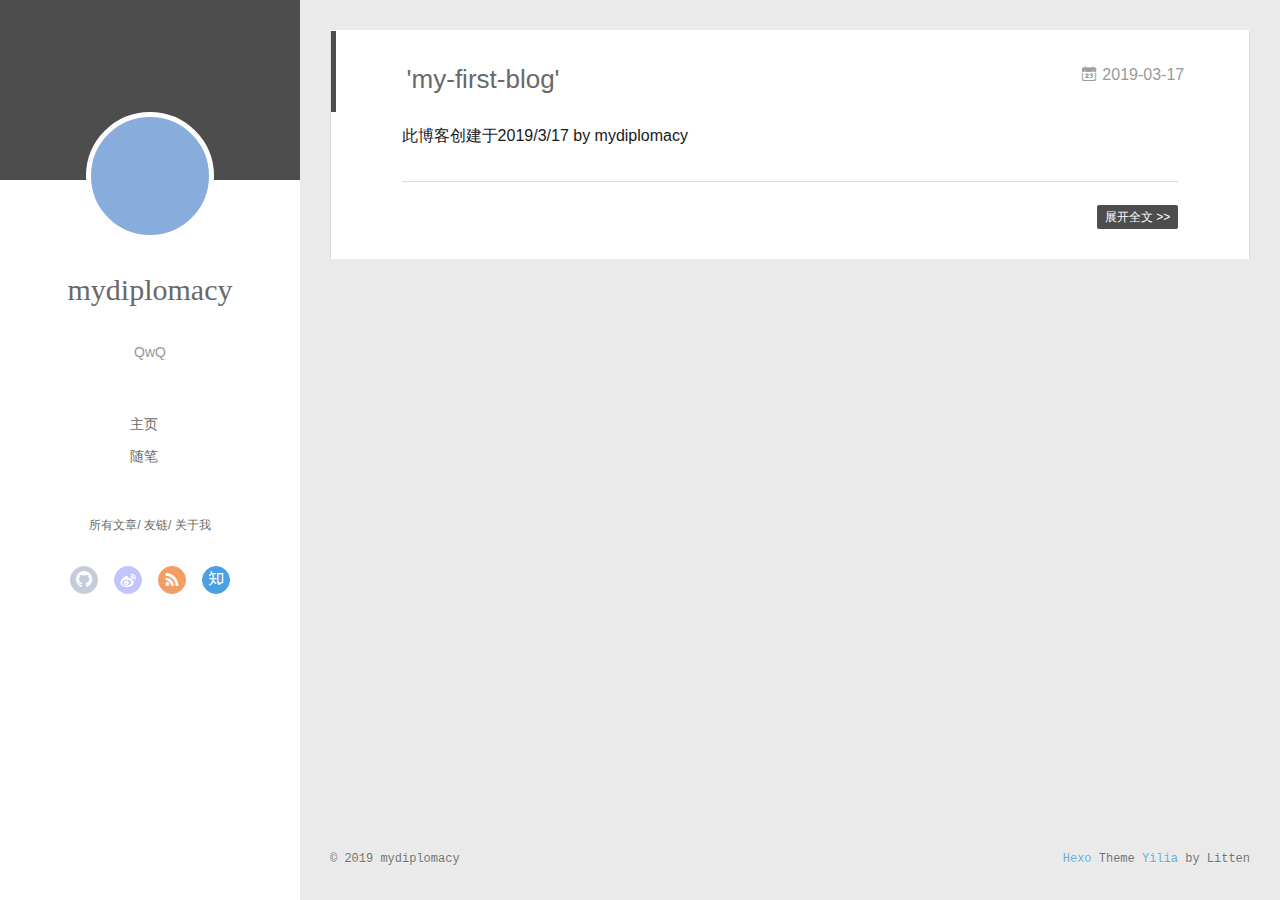
==== commit 1a230625: "Site updated: 2019-03-18 21:51:55" ====
--- a/index.html
+++ b/index.html
@@ -190,139 +190,6 @@
       
         <p class="article-more-link">
           <a class="article-more-a" href="/2019/03/17/my-first-blog/">展开全文 >></a>
-        </p>
-      
-
-      
-      <div class="clearfix"></div>
-    </div>
-  </div>
-</article>
-
-<aside class="wrap-side-operation">
-    <div class="mod-side-operation">
-        
-        <div class="jump-container" id="js-jump-container" style="display:none;">
-            <a href="javascript:void(0)" class="mod-side-operation__jump-to-top">
-                <i class="icon-font icon-back"></i>
-            </a>
-            <div id="js-jump-plan-container" class="jump-plan-container" style="top: -11px;">
-                <i class="icon-font icon-plane jump-plane"></i>
-            </div>
-        </div>
-        
-        
-    </div>
-</aside>
-
-
-
-
-  
-    <article id="post-postName" class="article article-type-post  article-index" itemscope itemprop="blogPost">
-  <div class="article-inner">
-    
-      <header class="article-header">
-        
-  
-    <h1 itemprop="name">
-      <a class="article-title" href="/2019/03/17/postName/">postName</a>
-    </h1>
-  
-
-        
-        <a href="/2019/03/17/postName/" class="archive-article-date">
-  	<time datetime="2019-03-17T08:15:53.000Z" itemprop="datePublished"><i class="icon-calendar icon"></i>2019-03-17</time>
-</a>
-        
-      </header>
-    
-    <div class="article-entry" itemprop="articleBody">
-      
-        
-      
-
-      
-    </div>
-    <div class="article-info article-info-index">
-      
-      
-      
-
-      
-        <p class="article-more-link">
-          <a class="article-more-a" href="/2019/03/17/postName/">展开全文 >></a>
-        </p>
-      
-
-      
-      <div class="clearfix"></div>
-    </div>
-  </div>
-</article>
-
-<aside class="wrap-side-operation">
-    <div class="mod-side-operation">
-        
-        <div class="jump-container" id="js-jump-container" style="display:none;">
-            <a href="javascript:void(0)" class="mod-side-operation__jump-to-top">
-                <i class="icon-font icon-back"></i>
-            </a>
-            <div id="js-jump-plan-container" class="jump-plan-container" style="top: -11px;">
-                <i class="icon-font icon-plane jump-plane"></i>
-            </div>
-        </div>
-        
-        
-    </div>
-</aside>
-
-
-
-
-  
-    <article id="post-hello-world" class="article article-type-post  article-index" itemscope itemprop="blogPost">
-  <div class="article-inner">
-    
-      <header class="article-header">
-        
-  
-    <h1 itemprop="name">
-      <a class="article-title" href="/2019/03/17/hello-world/">Hello World</a>
-    </h1>
-  
-
-        
-        <a href="/2019/03/17/hello-world/" class="archive-article-date">
-  	<time datetime="2019-03-17T07:29:22.862Z" itemprop="datePublished"><i class="icon-calendar icon"></i>2019-03-17</time>
-</a>
-        
-      </header>
-    
-    <div class="article-entry" itemprop="articleBody">
-      
-        <p>Welcome to <a href="https://hexo.io/" target="_blank" rel="noopener">Hexo</a>! This is your very first post. Check <a href="https://hexo.io/docs/" target="_blank" rel="noopener">documentation</a> for more info. If you get any problems when using Hexo, you can find the answer in <a href="https://hexo.io/docs/troubleshooting.html" target="_blank" rel="noopener">troubleshooting</a> or you can ask me on <a href="https://github.com/hexojs/hexo/issues" target="_blank" rel="noopener">GitHub</a>.</p>
-<h2 id="Quick-Start"><a href="#Quick-Start" class="headerlink" title="Quick Start"></a>Quick Start</h2><h3 id="Create-a-new-post"><a href="#Create-a-new-post" class="headerlink" title="Create a new post"></a>Create a new post</h3><figure class="highlight bash"><table><tr><td class="gutter"><pre><span class="line">1</span><br></pre></td><td class="code"><pre><span class="line">$ hexo new <span class="string">"My New Post"</span></span><br></pre></td></tr></table></figure>
-<p>More info: <a href="https://hexo.io/docs/writing.html" target="_blank" rel="noopener">Writing</a></p>
-<h3 id="Run-server"><a href="#Run-server" class="headerlink" title="Run server"></a>Run server</h3><figure class="highlight bash"><table><tr><td class="gutter"><pre><span class="line">1</span><br></pre></td><td class="code"><pre><span class="line">$ hexo server</span><br></pre></td></tr></table></figure>
-<p>More info: <a href="https://hexo.io/docs/server.html" target="_blank" rel="noopener">Server</a></p>
-<h3 id="Generate-static-files"><a href="#Generate-static-files" class="headerlink" title="Generate static files"></a>Generate static files</h3><figure class="highlight bash"><table><tr><td class="gutter"><pre><span class="line">1</span><br></pre></td><td class="code"><pre><span class="line">$ hexo generate</span><br></pre></td></tr></table></figure>
-<p>More info: <a href="https://hexo.io/docs/generating.html" target="_blank" rel="noopener">Generating</a></p>
-<h3 id="Deploy-to-remote-sites"><a href="#Deploy-to-remote-sites" class="headerlink" title="Deploy to remote sites"></a>Deploy to remote sites</h3><figure class="highlight bash"><table><tr><td class="gutter"><pre><span class="line">1</span><br></pre></td><td class="code"><pre><span class="line">$ hexo deploy</span><br></pre></td></tr></table></figure>
-<p>More info: <a href="https://hexo.io/docs/deployment.html" target="_blank" rel="noopener">Deployment</a></p>
-
-      
-
-      
-    </div>
-    <div class="article-info article-info-index">
-      
-      
-      
-
-      
-        <p class="article-more-link">
-          <a class="article-more-a" href="/2019/03/17/hello-world/">展开全文 >></a>
         </p>
       
 
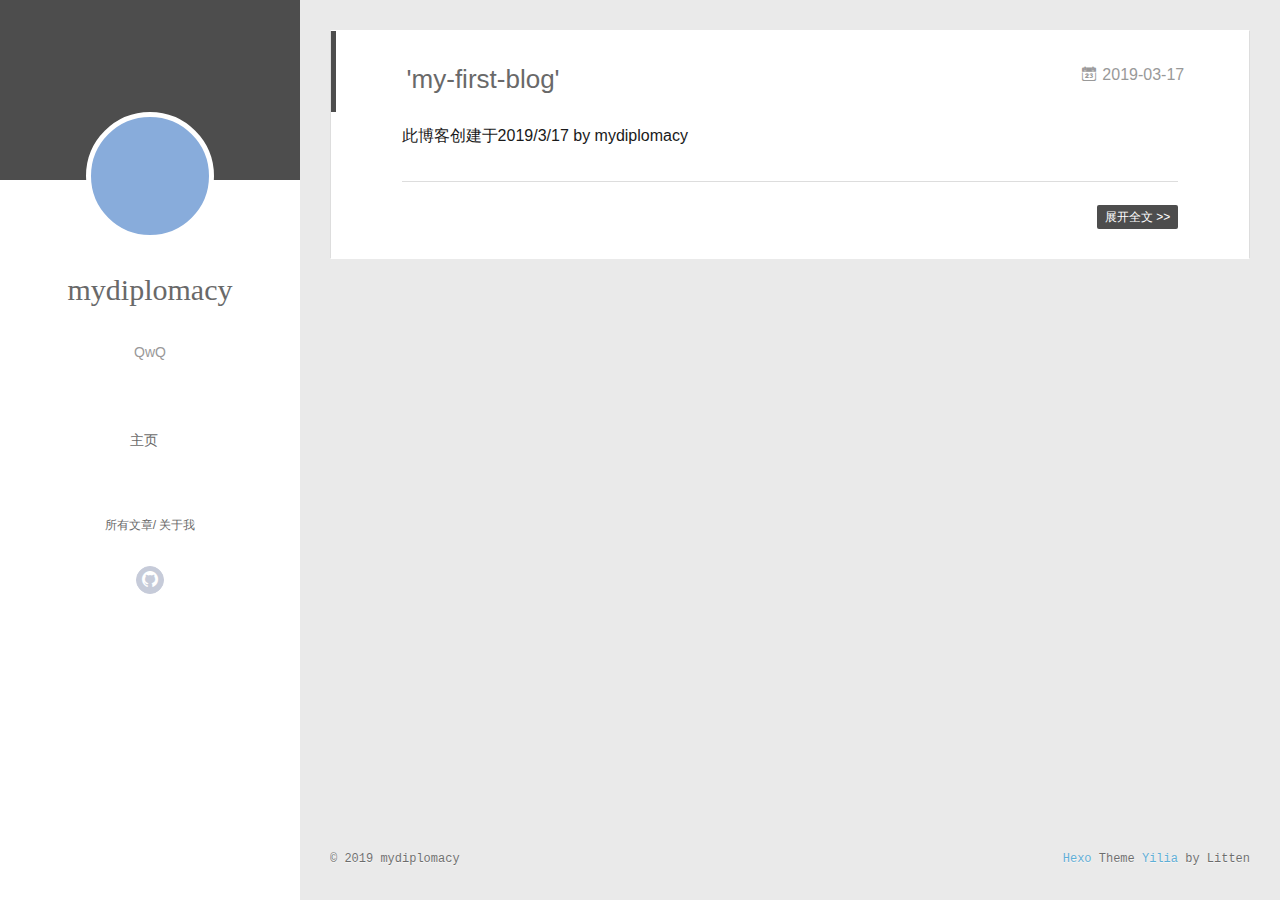
==== commit d1512be1: "Site updated: 2019-03-18 22:02:26" ====
--- a/index.html
+++ b/index.html
@@ -57,18 +57,12 @@
 			
 				<li><a href="/">主页</a></li>
 	        
-				<li><a href="/tags/随笔/">随笔</a></li>
-	        
 			</ul>
 		</nav>
 		<nav class="header-smart-menu">
     		
     			
     			<a q-on="click: openSlider(e, 'innerArchive')" href="javascript:void(0)">所有文章</a>
-    			
-            
-    			
-    			<a q-on="click: openSlider(e, 'friends')" href="javascript:void(0)">友链</a>
     			
             
     			
@@ -79,13 +73,7 @@
 		<nav class="header-nav">
 			<div class="social">
 				
-					<a class="github" target="_blank" href="#" title="github"><i class="icon-github"></i></a>
-		        
-					<a class="weibo" target="_blank" href="#" title="weibo"><i class="icon-weibo"></i></a>
-		        
-					<a class="rss" target="_blank" href="#" title="rss"><i class="icon-rss"></i></a>
-		        
-					<a class="zhihu" target="_blank" href="#" title="zhihu"><i class="icon-zhihu"></i></a>
+					<a class="github" target="_blank" href="https://github.com/mydiplomacy" title="github"><i class="icon-github"></i></a>
 		        
 			</div>
 		</nav>
@@ -115,20 +103,12 @@
 			
 				
 			
-				
-			
 			
 			
 			<nav class="header-nav">
 				<div class="social">
 					
-						<a class="github" target="_blank" href="#" title="github"><i class="icon-github"></i></a>
-			        
-						<a class="weibo" target="_blank" href="#" title="weibo"><i class="icon-weibo"></i></a>
-			        
-						<a class="rss" target="_blank" href="#" title="rss"><i class="icon-rss"></i></a>
-			        
-						<a class="zhihu" target="_blank" href="#" title="zhihu"><i class="icon-zhihu"></i></a>
+						<a class="github" target="_blank" href="https://github.com/mydiplomacy" title="github"><i class="icon-github"></i></a>
 			        
 				</div>
 			</nav>
@@ -137,9 +117,7 @@
 				<ul style="width: 50%">
 				
 				
-					<li style="width: 50%"><a href="/">主页</a></li>
-		        
-					<li style="width: 50%"><a href="/tags/随笔/">随笔</a></li>
+					<li style="width: 100%"><a href="/">主页</a></li>
 		        
 				</ul>
 			</nav>
@@ -274,25 +252,17 @@
       
       
     
-      
-      
-      
-    
     
 
     <ul style="width: 70%">
     
     
       
-      <li style="width: 33.333333333333336%" q-on="click: openSlider(e, 'innerArchive')"><a href="javascript:void(0)" q-class="active:innerArchive">所有文章</a></li>
-      
-        
-      
-      <li style="width: 33.333333333333336%" q-on="click: openSlider(e, 'friends')"><a href="javascript:void(0)" q-class="active:friends">友链</a></li>
-      
-        
-      
-      <li style="width: 33.333333333333336%" q-on="click: openSlider(e, 'aboutme')"><a href="javascript:void(0)" q-class="active:aboutme">关于我</a></li>
+      <li style="width: 50%" q-on="click: openSlider(e, 'innerArchive')"><a href="javascript:void(0)" q-class="active:innerArchive">所有文章</a></li>
+      
+        
+      
+      <li style="width: 50%" q-on="click: openSlider(e, 'aboutme')"><a href="javascript:void(0)" q-class="active:aboutme">关于我</a></li>
       
         
     </ul>
@@ -356,43 +326,11 @@
     
 
     
-    	<section class="tools-section tools-section-friends" q-show="friends">
-  		
-        <ul class="search-ul">
-          
-            <li class="search-li">
-              <a href="http://localhost:4000/" target="_blank" class="search-title"><i class="icon-quo-left icon"></i>友情链接1</a>
-            </li>
-          
-            <li class="search-li">
-              <a href="http://localhost:4000/" target="_blank" class="search-title"><i class="icon-quo-left icon"></i>友情链接2</a>
-            </li>
-          
-            <li class="search-li">
-              <a href="http://localhost:4000/" target="_blank" class="search-title"><i class="icon-quo-left icon"></i>友情链接3</a>
-            </li>
-          
-            <li class="search-li">
-              <a href="http://localhost:4000/" target="_blank" class="search-title"><i class="icon-quo-left icon"></i>友情链接4</a>
-            </li>
-          
-            <li class="search-li">
-              <a href="http://localhost:4000/" target="_blank" class="search-title"><i class="icon-quo-left icon"></i>友情链接5</a>
-            </li>
-          
-            <li class="search-li">
-              <a href="http://localhost:4000/" target="_blank" class="search-title"><i class="icon-quo-left icon"></i>友情链接6</a>
-            </li>
-          
-        </ul>
-  		
-    	</section>
-    
 
     
     	<section class="tools-section tools-section-me" q-show="aboutme">
   	  	
-  	  		<div class="aboutme-wrap" id="js-aboutme">很惭愧&lt;br&gt;&lt;br&gt;只做了一点微小的工作&lt;br&gt;谢谢大家</div>
+  	  		<div class="aboutme-wrap" id="js-aboutme">mydiplomacy</div>
   	  	
     	</section>
     
